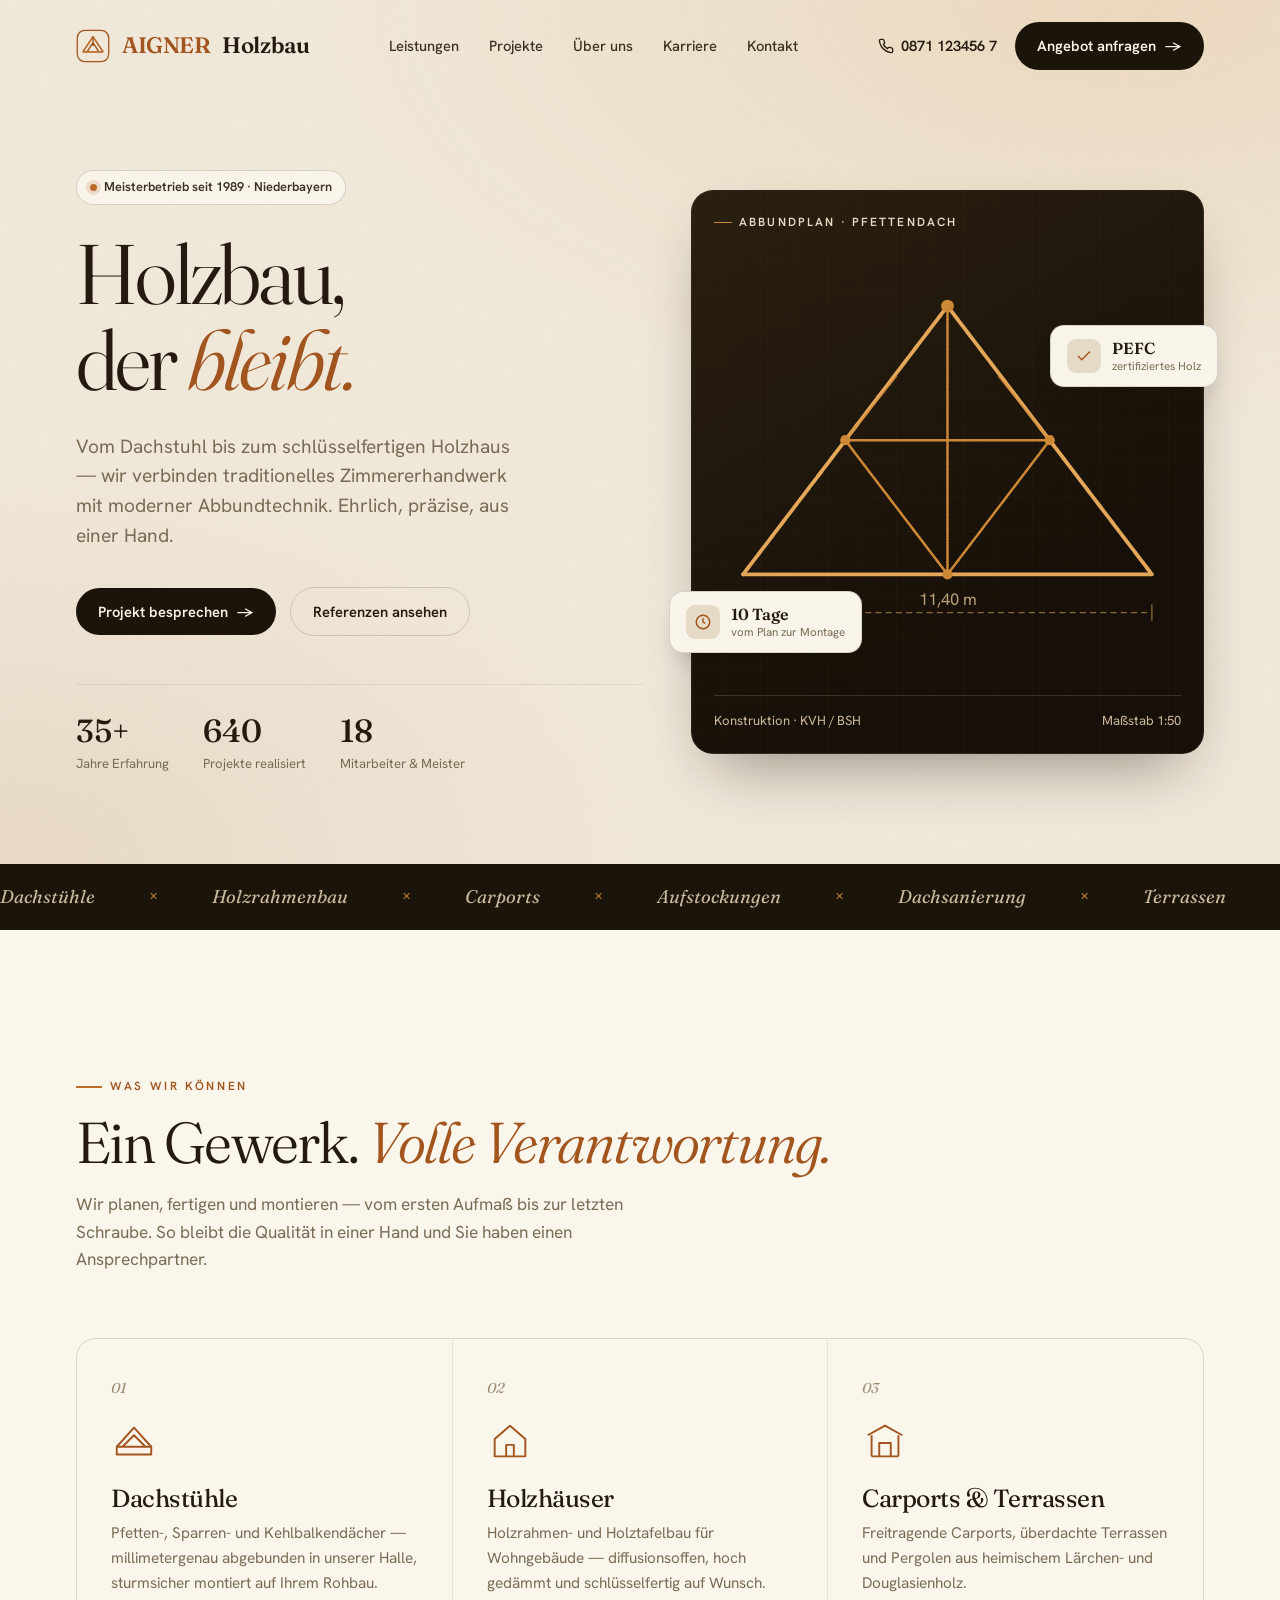
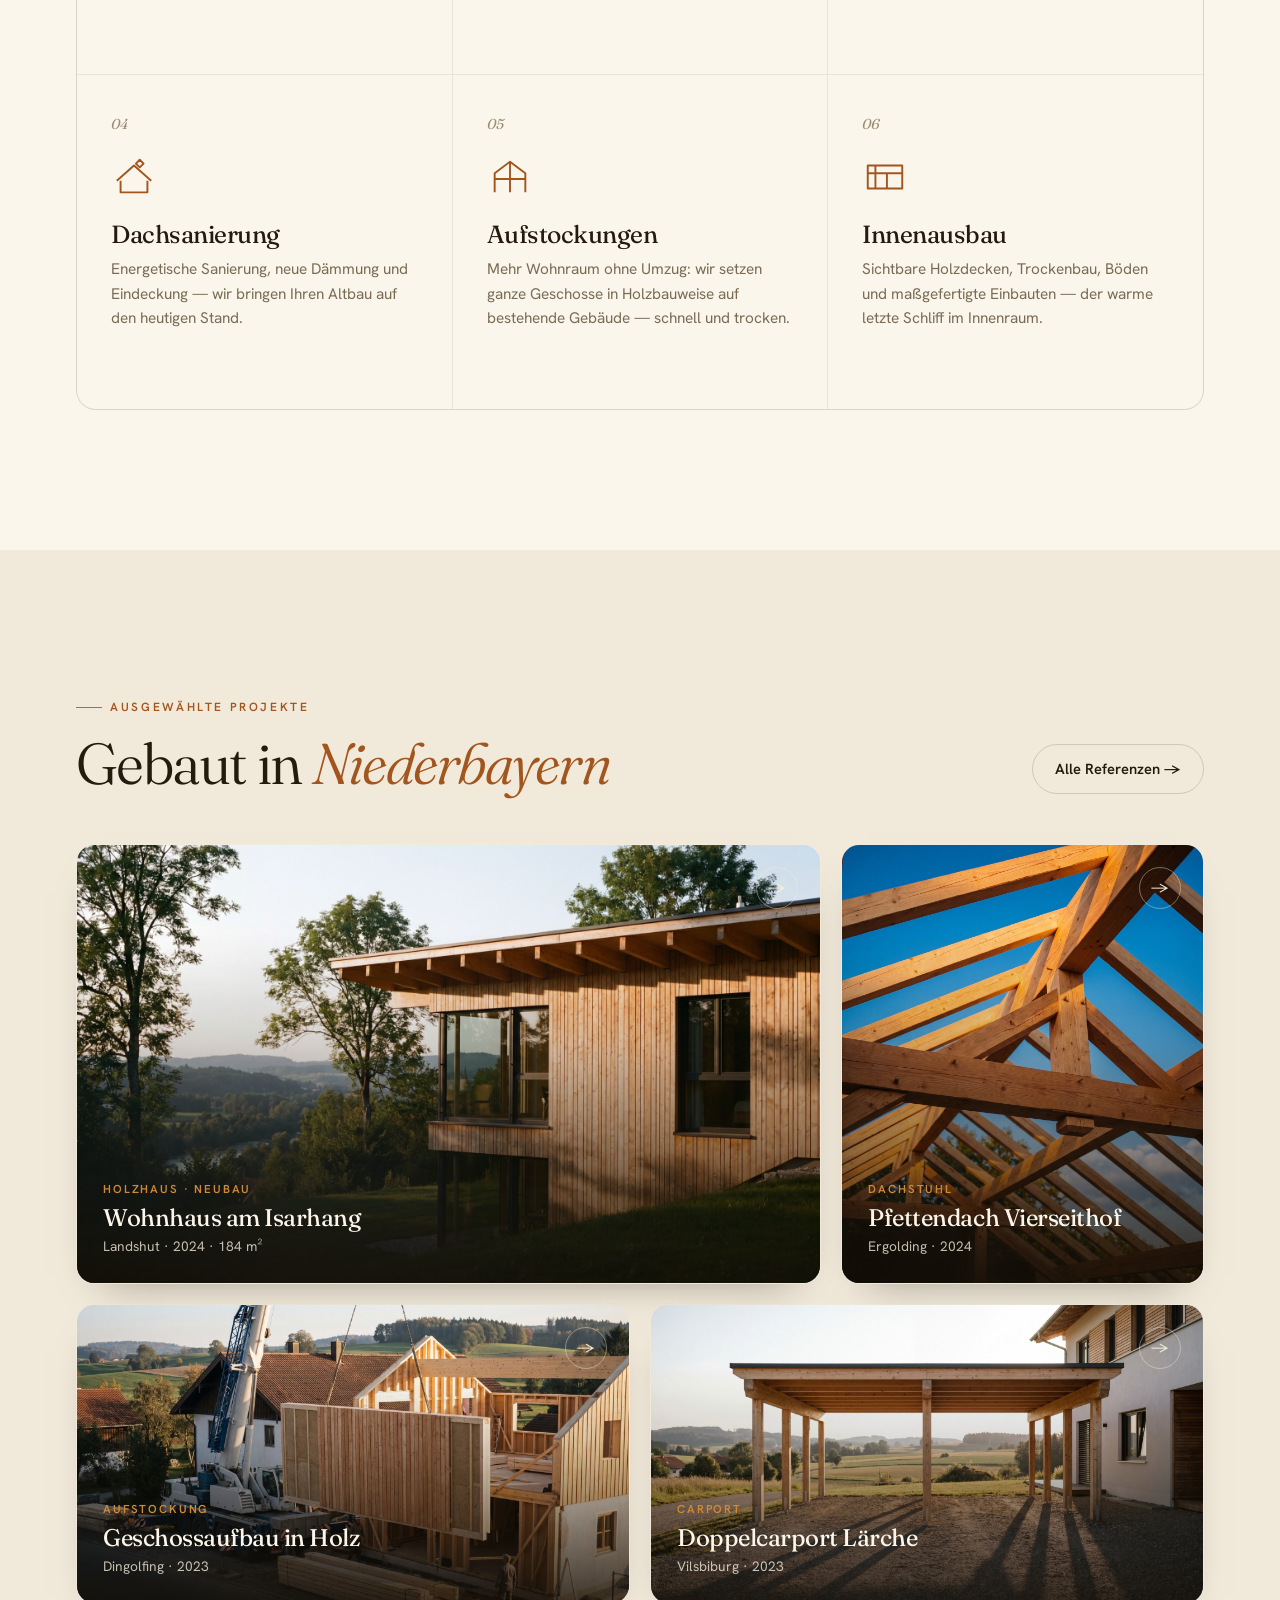
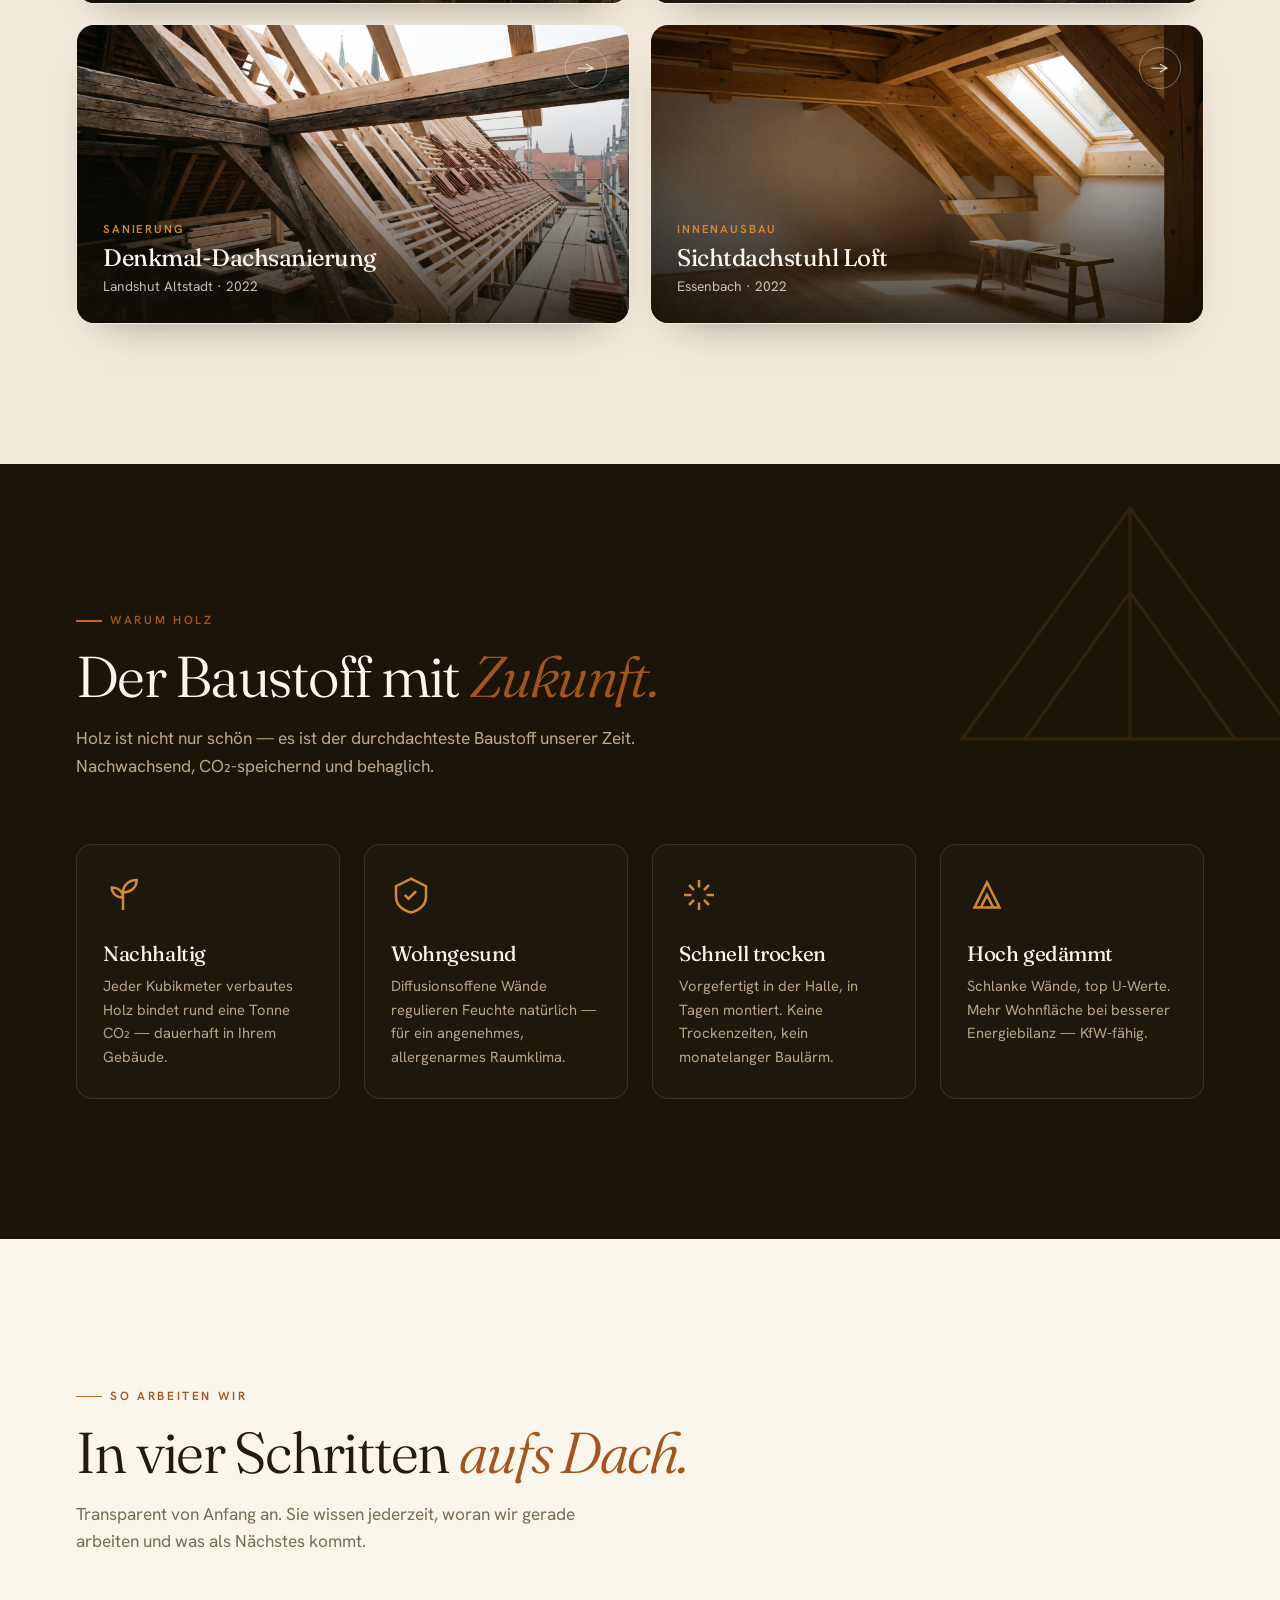
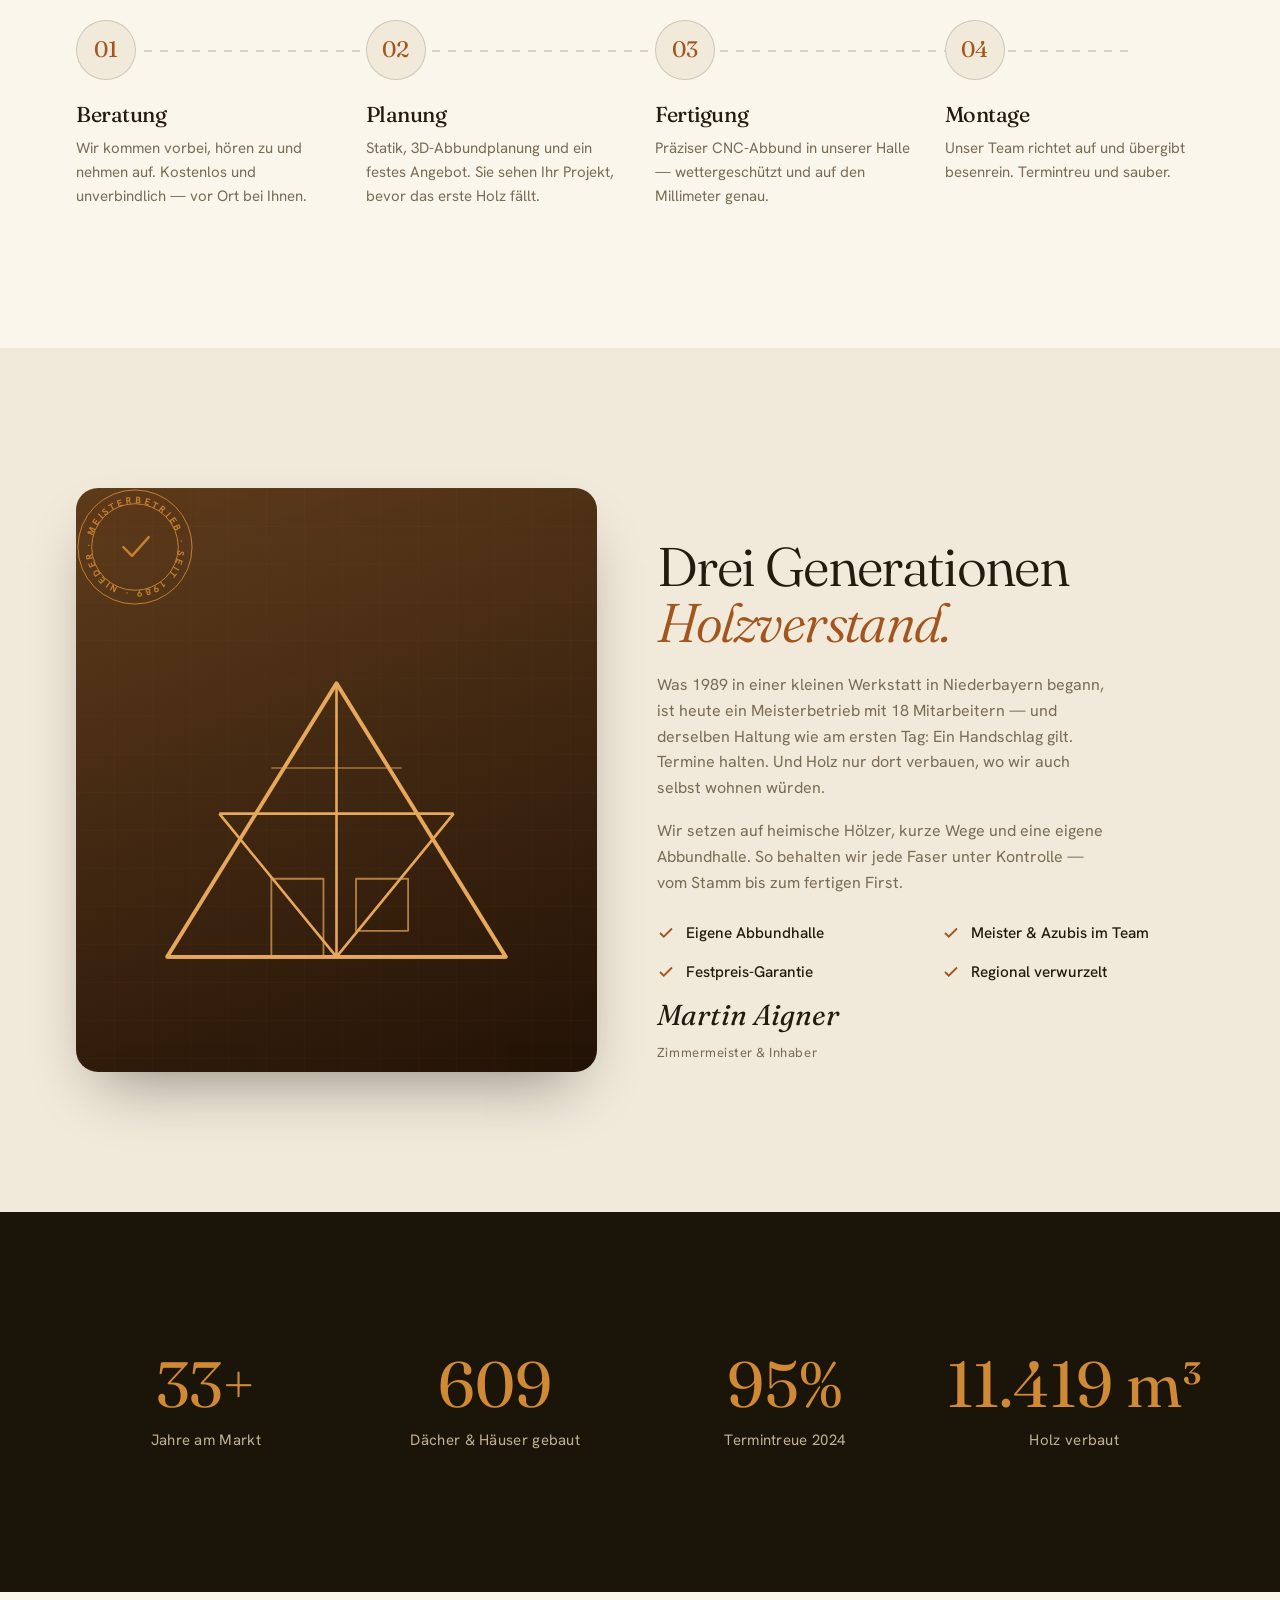
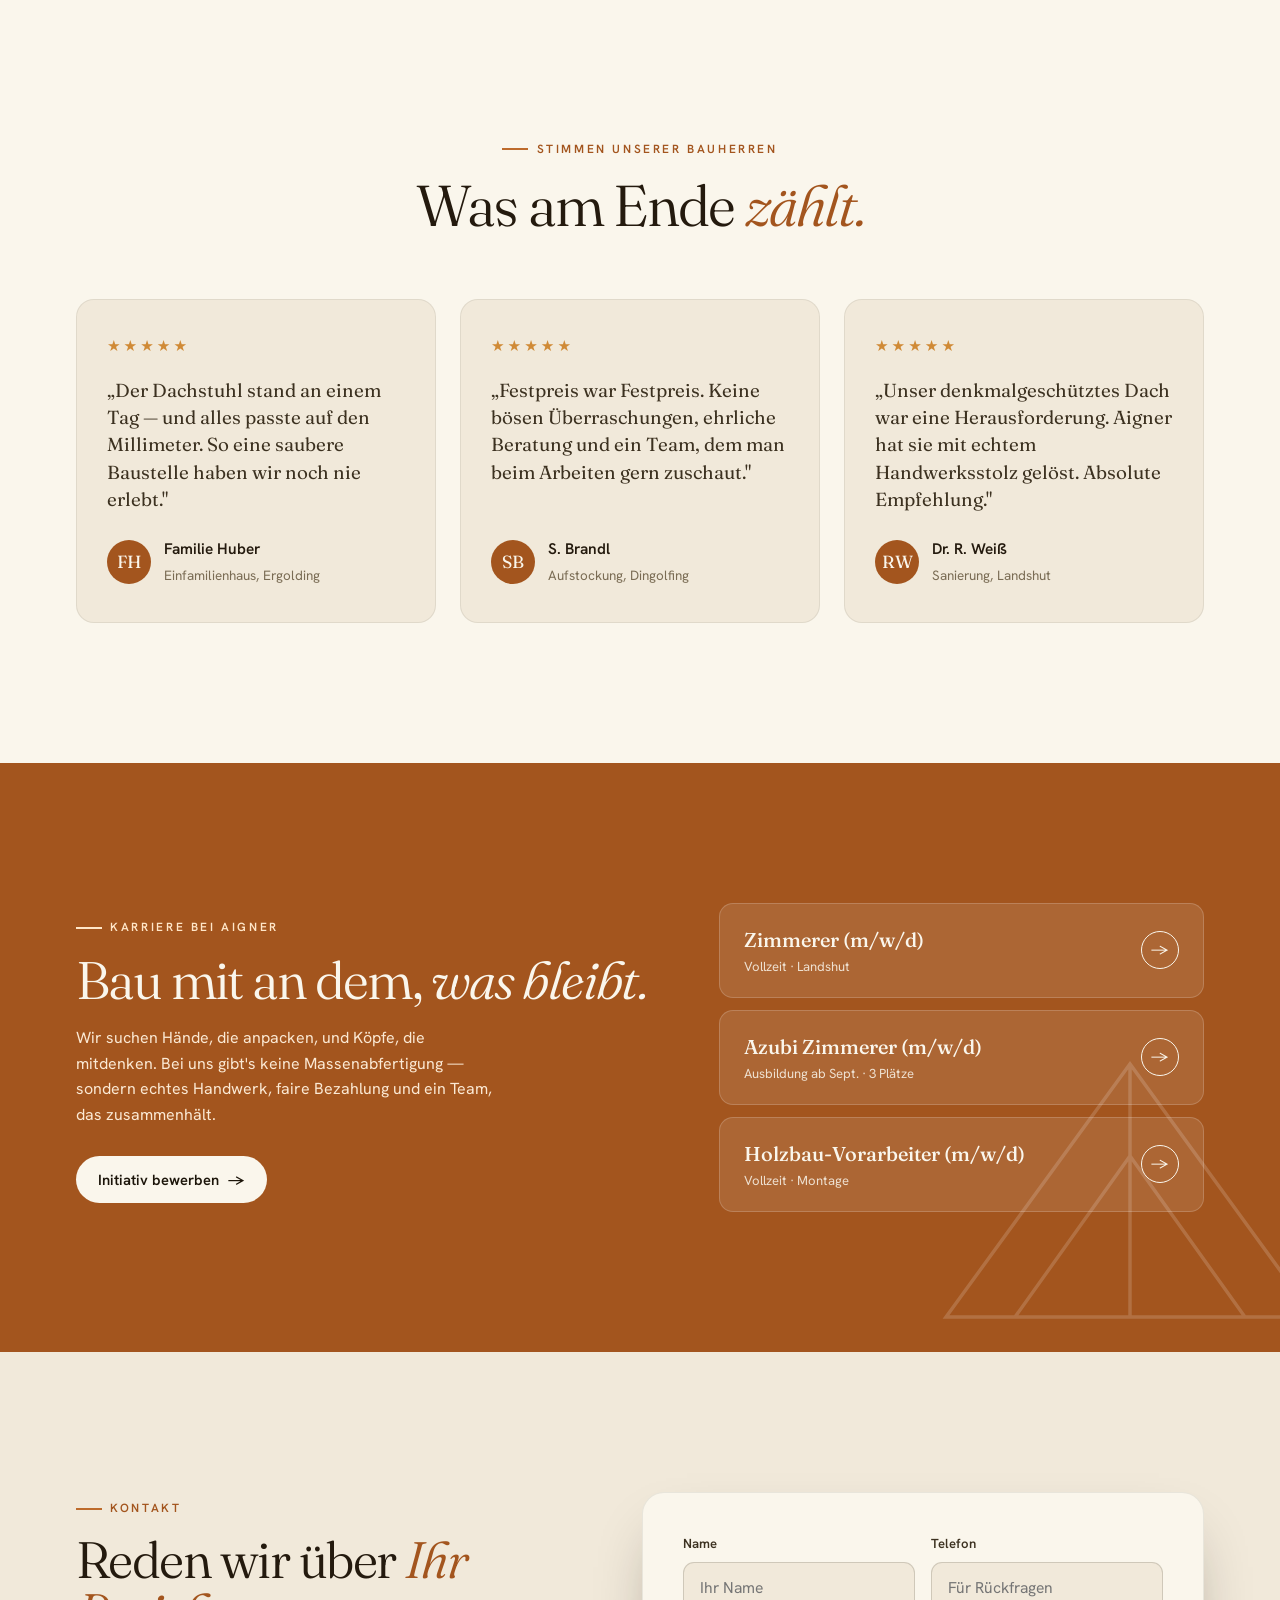
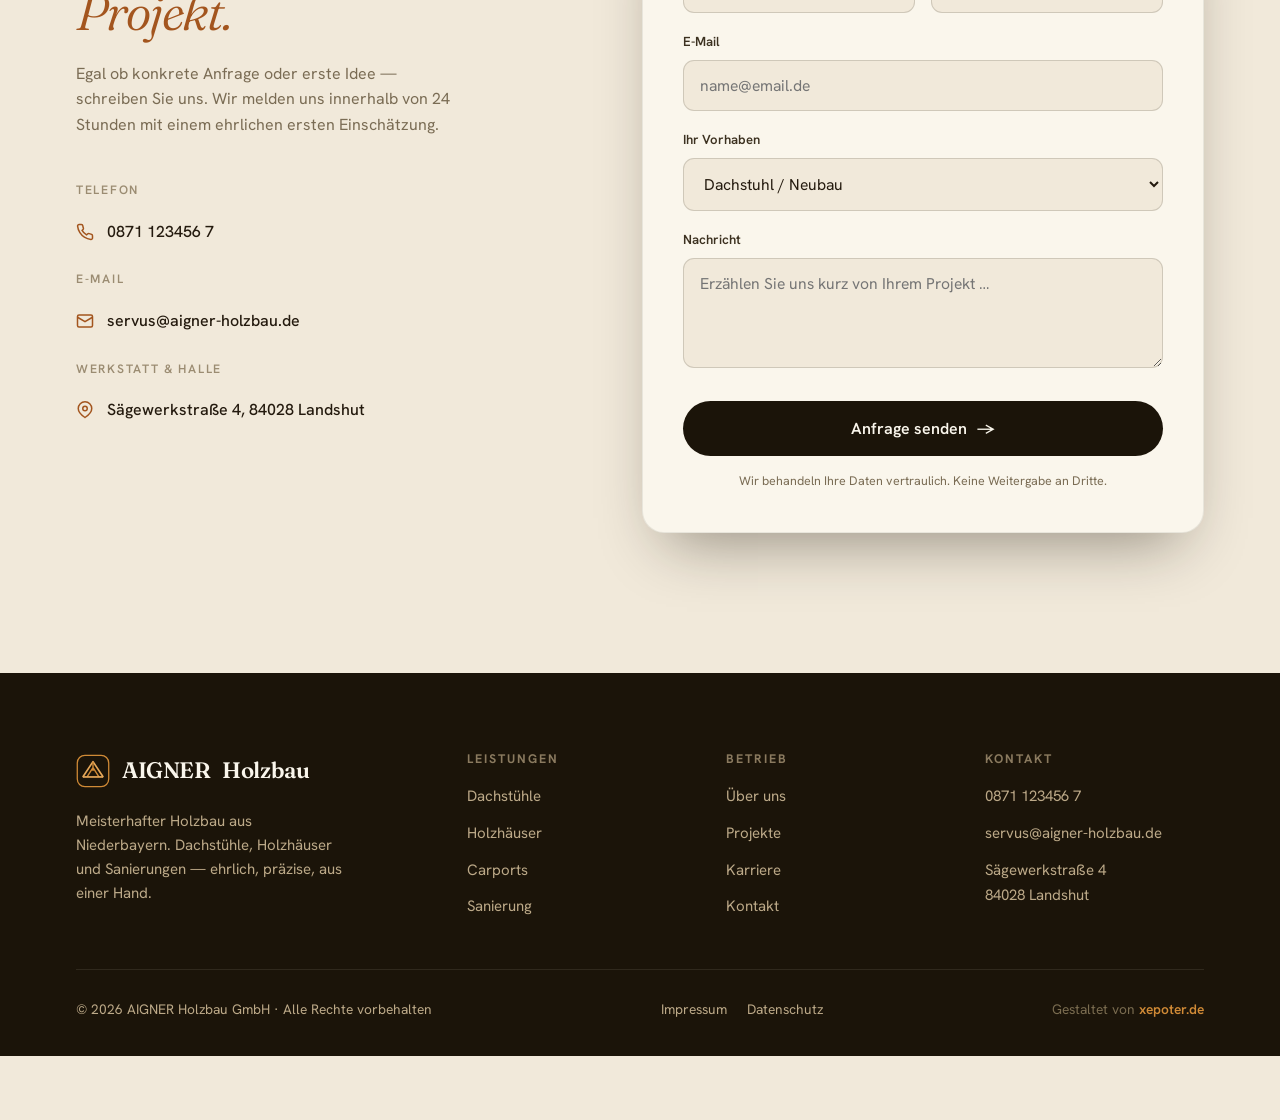
==== index.html @ 5a245dd1 "AIGNER Holzbau – Muster-Referenzseite, deploy-ready (nginx/Docker) Co-Authored-By: Claude Opus 4.8 <" ====
<!DOCTYPE html>
<html lang="de">
<head>
<meta charset="UTF-8" />
<meta name="viewport" content="width=device-width, initial-scale=1.0" />
<title>AIGNER Holzbau — Meisterhafter Holzbau aus Niederbayern</title>
<meta name="description" content="AIGNER Holzbau – Meisterbetrieb für Dachstühle, Holzhäuser, Carports und Innenausbau aus Niederbayern. Holzbau, der bleibt." />
<link rel="preconnect" href="https://fonts.googleapis.com">
<link rel="preconnect" href="https://fonts.gstatic.com" crossorigin>
<link href="https://fonts.googleapis.com/css2?family=Fraunces:ital,opsz,wght@0,9..144,300..900;1,9..144,300..600&family=Hanken+Grotesk:wght@400;500;600;700&display=swap" rel="stylesheet">
<style>
/* ============ TOKENS ============ */
:root{
  --bone:#f1e9da;
  --bone-2:#e7dcc8;
  --cream:#faf6ec;
  --espresso:#1b1409;
  --bark:#28200f;
  --ink:#241a0e;
  --ink-2:#3c3120;
  --muted:#7a6c54;
  --muted-2:#9b8c72;
  --wood:#bd6b2c;        /* accent */
  --wood-2:#a3551e;
  --ember:#d08a36;
  --line:rgba(36,26,14,.16);
  --line-soft:rgba(36,26,14,.08);
  --shadow:0 30px 60px -24px rgba(27,20,9,.45);
  --maxw:1240px;
  --ease:cubic-bezier(.2,.7,.2,1);
  --serif:"Fraunces",Georgia,serif;
  --sans:"Hanken Grotesk",-apple-system,system-ui,sans-serif;
}
*{margin:0;padding:0;box-sizing:border-box}
html{scroll-behavior:smooth;-webkit-text-size-adjust:100%}
body{
  font-family:var(--sans);
  background:var(--bone);
  color:var(--ink);
  font-size:clamp(16px,1.05vw,18px);
  line-height:1.6;
  overflow-x:hidden;
  font-weight:400;
  -webkit-font-smoothing:antialiased;
}
::selection{background:var(--wood);color:var(--cream)}
img{display:block;max-width:100%}
a{color:inherit;text-decoration:none}
h1,h2,h3,h4{font-family:var(--serif);font-weight:400;line-height:1.02;letter-spacing:-.02em}

/* grain overlay */
body::before{
  content:"";position:fixed;inset:0;z-index:9999;pointer-events:none;opacity:.05;mix-blend-mode:multiply;
  background-image:url("data:image/svg+xml,%3Csvg xmlns='http://www.w3.org/2000/svg' width='180' height='180'%3E%3Cfilter id='n'%3E%3CfeTurbulence type='fractalNoise' baseFrequency='.8' numOctaves='2' stitchTiles='stitch'/%3E%3C/filter%3E%3Crect width='100%25' height='100%25' filter='url(%23n)'/%3E%3C/svg%3E");
}

.wrap{max-width:var(--maxw);margin:0 auto;padding:0 clamp(20px,5vw,56px)}
.eyebrow{
  font-family:var(--sans);font-weight:600;font-size:.74rem;letter-spacing:.22em;text-transform:uppercase;
  color:var(--wood-2);display:inline-flex;align-items:center;gap:.7em;
}
.eyebrow::before{content:"";width:26px;height:1.5px;background:var(--wood);display:inline-block}

/* ============ HEADER ============ */
header{
  position:fixed;top:0;left:0;right:0;z-index:100;
  transition:background .4s var(--ease),box-shadow .4s var(--ease),padding .4s var(--ease);
  padding:22px 0;
}
header.scrolled{background:rgba(241,233,218,.86);backdrop-filter:blur(14px);box-shadow:0 1px 0 var(--line-soft);padding:14px 0}
.nav{display:flex;align-items:center;justify-content:space-between;gap:24px}
.brand{display:flex;align-items:center;gap:12px;font-family:var(--serif);font-size:1.4rem;letter-spacing:-.02em;font-weight:500}
.brand .logomark{width:34px;height:34px;flex:0 0 auto}
.brand b{font-weight:600}
.brand span{color:var(--wood-2)}
nav ul{list-style:none;display:flex;gap:30px;align-items:center}
nav a{font-size:.92rem;font-weight:500;color:var(--ink-2);position:relative;padding:4px 0}
nav a::after{content:"";position:absolute;left:0;bottom:-2px;width:0;height:1.5px;background:var(--wood);transition:width .35s var(--ease)}
nav a:hover{color:var(--ink)}
nav a:hover::after{width:100%}
.btn{
  font-family:var(--sans);font-weight:600;font-size:.92rem;cursor:pointer;border:none;
  display:inline-flex;align-items:center;gap:.6em;padding:.82em 1.5em;border-radius:100px;
  background:var(--espresso);color:var(--cream);transition:transform .3s var(--ease),background .3s var(--ease),box-shadow .3s var(--ease);
}
.btn:hover{transform:translateY(-2px);background:var(--wood-2);box-shadow:0 14px 28px -12px rgba(163,85,30,.6)}
.btn.ghost{background:transparent;color:var(--ink);border:1.5px solid var(--line)}
.btn.ghost:hover{background:var(--ink);color:var(--cream);border-color:var(--ink)}
.btn .arr{transition:transform .3s var(--ease)}
.btn:hover .arr{transform:translateX(4px)}
.nav-cta{display:flex;align-items:center;gap:18px}
.nav-cta .tel{font-weight:600;font-size:.92rem;display:flex;align-items:center;gap:.5em}
.burger{display:none;flex-direction:column;gap:5px;background:none;border:none;cursor:pointer;padding:8px}
.burger span{width:26px;height:2px;background:var(--ink);transition:.3s var(--ease)}

/* ============ HERO ============ */
.hero{position:relative;padding:170px 0 90px;overflow:hidden}
.hero-bg{position:absolute;inset:0;z-index:0;
  background:
    radial-gradient(120% 90% at 88% 0%,rgba(208,138,54,.16),transparent 55%),
    radial-gradient(90% 80% at 0% 100%,rgba(163,85,30,.1),transparent 60%);
}
.hero .wrap{position:relative;z-index:2}
.hero-grid{display:grid;grid-template-columns:1.05fr .95fr;gap:48px;align-items:center}
.badge{
  display:inline-flex;align-items:center;gap:.6em;background:var(--cream);border:1px solid var(--line);
  padding:.5em 1em;border-radius:100px;font-size:.8rem;font-weight:600;color:var(--ink-2);margin-bottom:26px;
}
.badge .dot{width:7px;height:7px;border-radius:50%;background:var(--wood);box-shadow:0 0 0 4px rgba(189,107,44,.18)}
h1{font-size:clamp(2.9rem,6.6vw,5.6rem);font-weight:340;letter-spacing:-.035em}
h1 .it{font-style:italic;font-weight:340;color:var(--wood-2)}
h1 em{font-style:italic;font-weight:340}
.hero p.lead{font-size:clamp(1.05rem,1.5vw,1.28rem);color:var(--muted);max-width:40ch;margin:28px 0 36px;line-height:1.55}
.hero-cta{display:flex;gap:14px;flex-wrap:wrap;align-items:center}
.hero-meta{display:flex;gap:34px;margin-top:48px;padding-top:30px;border-top:1px solid var(--line-soft)}
.hero-meta div .n{font-family:var(--serif);font-size:2rem;font-weight:500;line-height:1;display:block}
.hero-meta div .l{font-size:.82rem;color:var(--muted);margin-top:6px;display:block}

/* hero truss illustration */
.truss-card{
  position:relative;border-radius:22px;overflow:hidden;aspect-ratio:4/4.4;
  background:
    linear-gradient(150deg,#2a2010,#171008 70%);
  box-shadow:var(--shadow);border:1px solid rgba(255,255,255,.06);
}
.truss-card .label{
  position:absolute;left:22px;top:22px;z-index:3;color:#e9dcc4;font-size:.74rem;letter-spacing:.18em;
  text-transform:uppercase;font-weight:600;display:flex;align-items:center;gap:.6em;
}
.truss-card .label::before{content:"";width:18px;height:1.5px;background:var(--ember)}
.truss-card .caption{
  position:absolute;left:22px;right:22px;bottom:22px;z-index:3;color:#cdbb9c;font-size:.82rem;
  display:flex;justify-content:space-between;border-top:1px solid rgba(233,220,196,.16);padding-top:14px;
}
.truss-card svg{position:absolute;inset:0;width:100%;height:100%}
.truss-card .grid-bg{position:absolute;inset:0;opacity:.5;
  background-image:linear-gradient(rgba(208,138,54,.07) 1px,transparent 1px),linear-gradient(90deg,rgba(208,138,54,.07) 1px,transparent 1px);
  background-size:34px 34px;}
.draw{stroke-dasharray:1;stroke-dashoffset:1;animation:draw 2.6s var(--ease) forwards}
@keyframes draw{to{stroke-dashoffset:0}}

/* floating spec chip */
.spec-chip{
  position:absolute;background:var(--cream);border:1px solid var(--line);border-radius:14px;padding:12px 16px;
  box-shadow:0 16px 30px -16px rgba(27,20,9,.4);z-index:4;display:flex;gap:11px;align-items:center;
}
.spec-chip .ic{width:34px;height:34px;border-radius:9px;background:var(--bone-2);display:grid;place-items:center;color:var(--wood-2)}
.spec-chip .t{font-size:.72rem;color:var(--muted);line-height:1.3}
.spec-chip .t b{display:block;font-family:var(--serif);font-size:1rem;color:var(--ink);font-weight:600}
.spec-chip.one{right:-14px;top:24%;animation:float 6s ease-in-out infinite}
.spec-chip.two{left:-22px;bottom:18%;animation:float 6s ease-in-out infinite .8s}
@keyframes float{0%,100%{transform:translateY(0)}50%{transform:translateY(-10px)}}

/* ============ MARQUEE ============ */
.marquee{background:var(--espresso);color:#d8c8aa;padding:18px 0;overflow:hidden;white-space:nowrap}
.marquee-track{display:inline-flex;gap:54px;animation:scroll 26s linear infinite;will-change:transform}
.marquee:hover .marquee-track{animation-play-state:paused}
.marquee span{font-family:var(--serif);font-style:italic;font-size:1.15rem;display:inline-flex;align-items:center;gap:54px;opacity:.92}
.marquee span::after{content:"✕";font-style:normal;color:var(--ember);font-size:.7rem}
@keyframes scroll{to{transform:translateX(-50%)}}

/* ============ SECTION SHELL ============ */
section{position:relative}
.sec{padding:clamp(80px,11vw,140px) 0}
.sec-head{max-width:760px;margin-bottom:64px}
.sec-head h2{font-size:clamp(2.1rem,4.6vw,3.6rem);font-weight:330;margin-top:18px;letter-spacing:-.03em}
.sec-head h2 em{font-style:italic;color:var(--wood-2)}
.sec-head p{color:var(--muted);font-size:1.08rem;margin-top:18px;max-width:56ch}

/* ============ SERVICES ============ */
.services{background:var(--cream)}
.svc-grid{display:grid;grid-template-columns:repeat(3,1fr);gap:1px;background:var(--line-soft);border:1px solid var(--line-soft);border-radius:20px;overflow:hidden}
.svc{background:var(--cream);padding:38px 34px;transition:background .4s var(--ease);position:relative;min-height:280px;display:flex;flex-direction:column}
.svc:hover{background:var(--bone)}
.svc .num{font-family:var(--serif);font-size:.9rem;color:var(--muted-2);font-style:italic}
.svc .ic{width:46px;height:46px;color:var(--wood-2);margin:18px 0 22px;transition:transform .4s var(--ease)}
.svc:hover .ic{transform:translateY(-4px) rotate(-4deg)}
.svc h3{font-size:1.55rem;font-weight:430;margin-bottom:10px}
.svc p{color:var(--muted);font-size:.96rem;flex:1}
.svc .more{margin-top:18px;font-weight:600;font-size:.88rem;color:var(--wood-2);display:inline-flex;gap:.4em;opacity:0;transform:translateX(-6px);transition:.4s var(--ease)}
.svc:hover .more{opacity:1;transform:translateX(0)}

/* ============ PROJECTS ============ */
.projects{background:var(--bone)}
.proj-head{display:flex;justify-content:space-between;align-items:flex-end;gap:30px;flex-wrap:wrap;margin-bottom:50px}
.proj-grid{display:grid;grid-template-columns:repeat(6,1fr);gap:20px}
.proj{
  position:relative;border-radius:18px;overflow:hidden;min-height:300px;cursor:pointer;
  background-size:cover;background-position:center;
  display:flex;align-items:flex-end;padding:26px;color:#f6eedd;isolation:isolate;
  border:1px solid rgba(255,255,255,.05);box-shadow:0 20px 40px -28px rgba(27,20,9,.5);
}
.proj::before{content:"";position:absolute;inset:0;z-index:-1;background:var(--ph);transition:transform .8s var(--ease)}
.proj:hover::before{transform:scale(1.06)}
.proj::after{content:"";position:absolute;inset:0;z-index:-1;background:linear-gradient(to top,rgba(20,14,6,.82) 0%,rgba(20,14,6,.15) 55%,transparent 80%)}
.proj .meta{position:relative;z-index:2;transition:transform .45s var(--ease)}
.proj:hover .meta{transform:translateY(-4px)}
.proj .tag{font-size:.72rem;letter-spacing:.16em;text-transform:uppercase;font-weight:600;color:var(--ember);margin-bottom:8px;display:block}
.proj h3{font-size:1.5rem;font-weight:440;color:#fbf5ea}
.proj .loc{font-size:.86rem;opacity:.78;margin-top:4px}
.proj .open{position:absolute;top:22px;right:22px;z-index:2;width:42px;height:42px;border-radius:50%;border:1.5px solid rgba(246,238,221,.4);display:grid;place-items:center;transition:.4s var(--ease)}
.proj:hover .open{background:var(--cream);color:var(--espresso);border-color:var(--cream);transform:rotate(45deg)}
.proj.big{grid-column:span 4;min-height:440px}
.proj.tall{grid-column:span 2;min-height:440px}
.proj.wide{grid-column:span 3}
/* project photos (swap file to change image) */
.p1{--ph:url("assets/wohnhaus-isarhang.jpg") center/cover no-repeat}
.p2{--ph:url("assets/pfettendach-vierseithof.jpg") center/cover no-repeat}
.p3{--ph:url("assets/geschossaufbau.jpg") center/cover no-repeat}
.p4{--ph:url("assets/carport-laerche.jpg") center/cover no-repeat}
.p5{--ph:url("assets/denkmal-dachsanierung.jpg") center/cover no-repeat}
.p6{--ph:url("assets/sichtdachstuhl-loft.jpg") center/cover no-repeat}
.proj .woodlines{display:none}

/* ============ WHY WOOD (dark band) ============ */
.why{background:var(--espresso);color:#ece0cc;overflow:hidden}
.why .wrap{position:relative;z-index:2}
.why .sec-head h2{color:var(--cream)}
.why .sec-head p{color:#bca988}
.why-grid{display:grid;grid-template-columns:repeat(4,1fr);gap:24px;margin-top:20px}
.why-card{border:1px solid rgba(236,224,204,.13);border-radius:16px;padding:30px 26px;transition:.4s var(--ease);background:rgba(255,255,255,.015)}
.why-card:hover{background:rgba(208,138,54,.08);border-color:rgba(208,138,54,.4);transform:translateY(-5px)}
.why-card .ic{width:40px;height:40px;color:var(--ember);margin-bottom:20px}
.why-card h3{color:var(--cream);font-size:1.3rem;margin-bottom:10px;font-weight:440}
.why-card p{color:#b6a586;font-size:.92rem}
.why-deco{position:absolute;right:-60px;top:-40px;width:420px;opacity:.12;z-index:0;color:var(--ember)}

/* ============ PROCESS ============ */
.process{background:var(--cream)}
.steps{position:relative;display:grid;grid-template-columns:repeat(4,1fr);gap:30px;margin-top:30px}
.steps::before{content:"";position:absolute;top:30px;left:6%;right:6%;height:1.5px;background:repeating-linear-gradient(90deg,var(--line) 0 8px,transparent 8px 16px)}
.step{position:relative}
.step .dot{width:60px;height:60px;border-radius:50%;background:var(--bone);border:1.5px solid var(--line);display:grid;place-items:center;font-family:var(--serif);font-size:1.4rem;color:var(--wood-2);margin-bottom:24px;position:relative;z-index:2;transition:.4s var(--ease)}
.step:hover .dot{background:var(--wood-2);color:var(--cream);border-color:var(--wood-2);transform:scale(1.05)}
.step h3{font-size:1.35rem;margin-bottom:10px;font-weight:440}
.step p{color:var(--muted);font-size:.94rem}

/* ============ ABOUT / SPLIT ============ */
.about{background:var(--bone)}
.about-grid{display:grid;grid-template-columns:1fr 1.05fr;gap:60px;align-items:center}
.about-vis{position:relative;border-radius:22px;overflow:hidden;aspect-ratio:5/5.6;background:linear-gradient(160deg,#5f3c1c,#221206);box-shadow:var(--shadow)}
.about-vis .grid-bg{position:absolute;inset:0;opacity:.4;background-image:linear-gradient(rgba(208,138,54,.08) 1px,transparent 1px),linear-gradient(90deg,rgba(208,138,54,.08) 1px,transparent 1px);background-size:38px 38px}
.about-vis svg{position:absolute;inset:0;width:100%;height:100%}
.about-vis .stamp{position:absolute;right:24px;bottom:24px;width:118px;height:118px;color:var(--ember);opacity:.9;animation:spin 26s linear infinite}
@keyframes spin{to{transform:rotate(360deg)}}
.about h2{font-size:clamp(2rem,4.4vw,3.4rem);font-weight:330;letter-spacing:-.03em;margin:16px 0 22px}
.about h2 em{font-style:italic;color:var(--wood-2)}
.about p{color:var(--muted);margin-bottom:18px;max-width:50ch}
.sign{font-family:var(--serif);font-style:italic;font-size:1.8rem;color:var(--ink);margin-top:8px}
.sign small{display:block;font-family:var(--sans);font-style:normal;font-size:.82rem;color:var(--muted);letter-spacing:.04em;margin-top:4px}
.about-list{list-style:none;display:grid;grid-template-columns:1fr 1fr;gap:14px 24px;margin:26px 0 6px}
.about-list li{display:flex;gap:.7em;align-items:center;font-weight:500;font-size:.96rem}
.about-list svg{color:var(--wood-2);flex:0 0 auto}

/* ============ STATS STRIP ============ */
.stats{background:var(--espresso);color:var(--cream)}
.stats-grid{display:grid;grid-template-columns:repeat(4,1fr);gap:30px;text-align:center}
.stat .n{font-family:var(--serif);font-size:clamp(2.6rem,5vw,4rem);font-weight:400;line-height:1;color:var(--ember)}
.stat .l{color:#c2b094;margin-top:12px;font-size:.94rem;letter-spacing:.02em}

/* ============ TESTIMONIALS ============ */
.testi{background:var(--cream)}
.testi-grid{display:grid;grid-template-columns:repeat(3,1fr);gap:24px}
.quote{background:var(--bone);border:1px solid var(--line-soft);border-radius:18px;padding:34px 30px;display:flex;flex-direction:column;transition:.4s var(--ease)}
.quote:hover{transform:translateY(-5px);box-shadow:var(--shadow);border-color:var(--line)}
.quote .stars{color:var(--ember);letter-spacing:3px;margin-bottom:18px;font-size:.95rem}
.quote p{font-family:var(--serif);font-size:1.18rem;line-height:1.45;font-weight:380;flex:1;color:var(--ink-2)}
.quote .who{display:flex;align-items:center;gap:13px;margin-top:24px}
.quote .av{width:44px;height:44px;border-radius:50%;background:var(--wood-2);color:var(--cream);display:grid;place-items:center;font-family:var(--serif);font-size:1.1rem}
.quote .who b{display:block;font-weight:600;font-size:.96rem}
.quote .who span{font-size:.84rem;color:var(--muted)}

/* ============ CAREER ============ */
.career{background:var(--wood-2);color:var(--cream);position:relative;overflow:hidden}
.career .wrap{position:relative;z-index:2}
.career-grid{display:grid;grid-template-columns:1.1fr .9fr;gap:50px;align-items:center}
.career .eyebrow{color:#ffe6c8}
.career .eyebrow::before{background:#ffe6c8}
.career h2{font-size:clamp(2rem,4.4vw,3.3rem);font-weight:330;letter-spacing:-.03em;margin:16px 0 18px;color:var(--cream)}
.career h2 em{font-style:italic}
.career p{color:#fbe9d4;max-width:48ch;margin-bottom:28px}
.jobs{display:flex;flex-direction:column;gap:12px}
.job{display:flex;justify-content:space-between;align-items:center;gap:20px;background:rgba(255,255,255,.1);border:1px solid rgba(255,255,255,.18);border-radius:14px;padding:20px 24px;transition:.35s var(--ease)}
.job:hover{background:var(--cream);color:var(--espresso);transform:translateX(6px)}
.job b{font-family:var(--serif);font-size:1.25rem;font-weight:500}
.job .type{font-size:.82rem;opacity:.85}
.job .go{width:38px;height:38px;border-radius:50%;border:1.5px solid currentColor;display:grid;place-items:center;flex:0 0 auto;transition:.3s var(--ease)}
.job:hover .go{background:var(--wood-2);color:var(--cream);border-color:var(--wood-2)}
.career-deco{position:absolute;right:-80px;bottom:-80px;width:460px;opacity:.16;color:#fff;z-index:0}

/* ============ CONTACT ============ */
.contact{background:var(--bone)}
.contact-grid{display:grid;grid-template-columns:1fr 1.1fr;gap:56px}
.contact-info h2{font-size:clamp(2rem,4.4vw,3.2rem);font-weight:330;letter-spacing:-.03em;margin:16px 0 22px}
.contact-info h2 em{font-style:italic;color:var(--wood-2)}
.contact-info p{color:var(--muted);margin-bottom:30px;max-width:42ch}
.cinfo{display:flex;flex-direction:column;gap:6px;margin-bottom:22px}
.cinfo a,.cinfo span{display:flex;gap:13px;align-items:center;font-weight:500;padding:6px 0}
.cinfo svg{color:var(--wood-2);flex:0 0 auto}
.cinfo .lbl{font-size:.76rem;letter-spacing:.14em;text-transform:uppercase;color:var(--muted-2);font-weight:600;margin-top:8px}
.form{background:var(--cream);border:1px solid var(--line-soft);border-radius:22px;padding:40px;box-shadow:var(--shadow)}
.form .row{display:grid;grid-template-columns:1fr 1fr;gap:16px}
.field{margin-bottom:18px}
.field label{display:block;font-size:.82rem;font-weight:600;margin-bottom:8px;color:var(--ink-2)}
.field input,.field select,.field textarea{
  width:100%;padding:14px 16px;border:1.5px solid var(--line);border-radius:11px;background:var(--bone);
  font-family:var(--sans);font-size:.98rem;color:var(--ink);transition:.3s var(--ease);
}
.field input:focus,.field select:focus,.field textarea:focus{outline:none;border-color:var(--wood);background:var(--cream);box-shadow:0 0 0 4px rgba(189,107,44,.12)}
.field textarea{resize:vertical;min-height:110px}
.form .btn{width:100%;justify-content:center;margin-top:8px;font-size:1rem;padding:1.05em}
.form .fine{font-size:.78rem;color:var(--muted);margin-top:16px;text-align:center}

/* ============ FOOTER ============ */
footer{background:var(--espresso);color:#bca988;padding:80px 0 36px}
.foot-grid{display:grid;grid-template-columns:1.6fr 1fr 1fr 1fr;gap:40px;padding-bottom:50px;border-bottom:1px solid rgba(236,224,204,.1)}
.foot-brand .brand{color:var(--cream);margin-bottom:20px}
.foot-brand p{max-width:34ch;font-size:.94rem}
.foot-col h4{font-family:var(--sans);font-weight:700;font-size:.78rem;letter-spacing:.16em;text-transform:uppercase;color:#8a7a5f;margin-bottom:18px}
.foot-col ul{list-style:none;display:flex;flex-direction:column;gap:11px}
.foot-col a{font-size:.94rem;transition:color .3s}
.foot-col a:hover{color:var(--ember)}
.foot-bot{display:flex;justify-content:space-between;align-items:center;gap:20px;flex-wrap:wrap;padding-top:28px;font-size:.86rem}
.foot-bot .made{color:#7a6c50}
.foot-bot .made a{color:var(--ember);font-weight:600}

/* ============ REVEAL ============ */
.reveal{opacity:0;transform:translateY(34px);transition:opacity .9s var(--ease),transform .9s var(--ease)}
.reveal.in{opacity:1;transform:none}
.reveal.d1{transition-delay:.08s}.reveal.d2{transition-delay:.16s}.reveal.d3{transition-delay:.24s}.reveal.d4{transition-delay:.32s}.reveal.d5{transition-delay:.4s}

/* hero load anim */
.hero .anim{opacity:0;transform:translateY(26px);animation:rise .95s var(--ease) forwards}
.hero .a1{animation-delay:.1s}.hero .a2{animation-delay:.24s}.hero .a3{animation-delay:.38s}.hero .a4{animation-delay:.52s}.hero .a5{animation-delay:.66s}
.hero-right{opacity:0;transform:translateY(26px) scale(.97);animation:rise .95s var(--ease) .3s forwards}
@keyframes rise{to{opacity:1;transform:none}}

/* ============ RESPONSIVE ============ */
@media(max-width:1000px){
  .hero-grid{grid-template-columns:1fr;gap:54px}
  .hero-right{max-width:460px}
  .svc-grid{grid-template-columns:repeat(2,1fr)}
  .why-grid{grid-template-columns:repeat(2,1fr)}
  .steps{grid-template-columns:repeat(2,1fr);gap:40px}
  .steps::before{display:none}
  .about-grid,.career-grid,.contact-grid{grid-template-columns:1fr;gap:40px}
  .testi-grid{grid-template-columns:1fr}
  .proj.big,.proj.tall,.proj.wide{grid-column:span 6}
  .stats-grid{grid-template-columns:repeat(2,1fr);gap:40px}
  .foot-grid{grid-template-columns:1fr 1fr}
}
@media(max-width:680px){
  nav ul,.nav-cta .tel,.nav-cta .btn{display:none}
  .burger{display:flex}
  .mobile-open nav ul{display:flex;position:fixed;inset:0;top:0;background:var(--bone);flex-direction:column;justify-content:center;align-items:center;gap:34px;font-size:1.5rem;z-index:90}
  .mobile-open nav a{font-family:var(--serif)}
  .svc-grid{grid-template-columns:1fr}
  .why-grid,.foot-grid{grid-template-columns:1fr}
  .form .row{grid-template-columns:1fr}
  .form{padding:28px}
  .hero-meta{flex-wrap:wrap;gap:24px}
  .about-list{grid-template-columns:1fr}
  .spec-chip{display:none}
}
@media(prefers-reduced-motion:reduce){*{animation:none!important;transition:none!important}.reveal{opacity:1;transform:none}}
</style>
</head>
<body>

<!-- ============ HEADER ============ -->
<header id="hdr">
  <div class="wrap nav">
    <a href="#" class="brand" aria-label="AIGNER Holzbau Startseite">
      <svg class="logomark" viewBox="0 0 40 40" fill="none" aria-hidden="true">
        <rect x="1.5" y="1.5" width="37" height="37" rx="9" stroke="#a3551e" stroke-width="1.5"/>
        <path d="M8 27 L20 9 L32 27" stroke="#bd6b2c" stroke-width="2" stroke-linejoin="round"/>
        <path d="M13 27 L20 16 L27 27 M20 9 V20" stroke="#a3551e" stroke-width="1.6"/>
        <line x1="8" y1="27" x2="32" y2="27" stroke="#bd6b2c" stroke-width="2"/>
      </svg>
      <span style="font-weight:600">AIGNER</span><b>Holzbau</b>
    </a>
    <nav>
      <ul>
        <li><a href="#leistungen">Leistungen</a></li>
        <li><a href="#projekte">Projekte</a></li>
        <li><a href="#ueber">Über uns</a></li>
        <li><a href="#karriere">Karriere</a></li>
        <li><a href="#kontakt">Kontakt</a></li>
      </ul>
    </nav>
    <div class="nav-cta">
      <a href="tel:+498711234567" class="tel">
        <svg width="16" height="16" viewBox="0 0 24 24" fill="none" stroke="currentColor" stroke-width="2"><path d="M22 16.92v3a2 2 0 0 1-2.18 2 19.79 19.79 0 0 1-8.63-3.07 19.5 19.5 0 0 1-6-6 19.79 19.79 0 0 1-3.07-8.67A2 2 0 0 1 4.11 2h3a2 2 0 0 1 2 1.72c.13.96.36 1.9.7 2.81a2 2 0 0 1-.45 2.11L8.09 9.91a16 16 0 0 0 6 6l1.27-1.27a2 2 0 0 1 2.11-.45c.9.34 1.85.57 2.81.7A2 2 0 0 1 22 16.92z"/></svg>
        0871 123456 7</a>
      <a href="#kontakt" class="btn">Angebot anfragen <span class="arr">→</span></a>
    </div>
    <button class="burger" id="burger" aria-label="Menü öffnen"><span></span><span></span><span></span></button>
  </div>
</header>

<!-- ============ HERO ============ -->
<section class="hero">
  <div class="hero-bg"></div>
  <div class="wrap">
    <div class="hero-grid">
      <div class="hero-left">
        <div class="badge anim a1"><span class="dot"></span> Meisterbetrieb seit 1989 · Niederbayern</div>
        <h1 class="anim a2">Holzbau,<br>der <span class="it">bleibt.</span></h1>
        <p class="lead anim a3">Vom Dachstuhl bis zum schlüsselfertigen Holzhaus — wir verbinden traditionelles Zimmererhandwerk mit moderner Abbundtechnik. Ehrlich, präzise, aus einer Hand.</p>
        <div class="hero-cta anim a4">
          <a href="#kontakt" class="btn">Projekt besprechen <span class="arr">→</span></a>
          <a href="#projekte" class="btn ghost">Referenzen ansehen</a>
        </div>
        <div class="hero-meta anim a5">
          <div><span class="n">35+</span><span class="l">Jahre Erfahrung</span></div>
          <div><span class="n">640</span><span class="l">Projekte realisiert</span></div>
          <div><span class="n">18</span><span class="l">Mitarbeiter & Meister</span></div>
        </div>
      </div>

      <div class="hero-right">
        <div class="truss-card">
          <div class="grid-bg"></div>
          <span class="label">Abbundplan · Pfettendach</span>
          <!-- signature: drawn timber truss -->
          <svg viewBox="0 0 400 440" fill="none" stroke="#d08a36" stroke-width="2" stroke-linejoin="round" stroke-linecap="round" aria-hidden="true">
            <!-- main rafters -->
            <path class="draw" style="animation-delay:.4s" d="M40 300 L200 90 L360 300" stroke="#e6a85a" stroke-width="3"/>
            <!-- tie beam -->
            <path class="draw" style="animation-delay:.7s" d="M40 300 L360 300" stroke="#e6a85a" stroke-width="3"/>
            <!-- king post -->
            <path class="draw" style="animation-delay:1s" d="M200 90 L200 300"/>
            <!-- struts -->
            <path class="draw" style="animation-delay:1.2s" d="M200 300 L120 195"/>
            <path class="draw" style="animation-delay:1.2s" d="M200 300 L280 195"/>
            <!-- collar -->
            <path class="draw" style="animation-delay:1.4s" d="M120 195 L280 195"/>
            <!-- secondary rafters -->
            <path class="draw" style="animation-delay:1.55s" d="M120 195 L160 145 M280 195 L240 145" stroke-width="1.4" opacity=".7"/>
            <!-- purlins -->
            <circle cx="200" cy="90" r="5" fill="#d08a36" stroke="none"/>
            <circle cx="120" cy="195" r="4" fill="#d08a36" stroke="none"/>
            <circle cx="280" cy="195" r="4" fill="#d08a36" stroke="none"/>
            <circle cx="200" cy="300" r="4" fill="#d08a36" stroke="none"/>
            <!-- dimension line -->
            <path d="M40 330 L360 330" stroke="#8a6a3a" stroke-width="1" stroke-dasharray="4 4"/>
            <path d="M40 324 L40 336 M360 324 L360 336" stroke="#8a6a3a" stroke-width="1"/>
            <text x="200" y="324" fill="#bca27a" font-size="13" font-family="Hanken Grotesk" text-anchor="middle" stroke="none">11,40 m</text>
          </svg>
          <div class="caption"><span>Konstruktion · KVH / BSH</span><span>Maßstab 1:50</span></div>
        </div>
        <div class="spec-chip one">
          <div class="ic"><svg width="18" height="18" viewBox="0 0 24 24" fill="none" stroke="currentColor" stroke-width="2"><path d="M20 6 9 17l-5-5"/></svg></div>
          <div class="t"><b>PEFC</b>zertifiziertes Holz</div>
        </div>
        <div class="spec-chip two">
          <div class="ic"><svg width="18" height="18" viewBox="0 0 24 24" fill="none" stroke="currentColor" stroke-width="2"><circle cx="12" cy="12" r="9"/><path d="M12 7v5l3 2"/></svg></div>
          <div class="t"><b>10 Tage</b>vom Plan zur Montage</div>
        </div>
      </div>
    </div>
  </div>
</section>

<!-- ============ MARQUEE ============ -->
<div class="marquee" aria-hidden="true">
  <div class="marquee-track">
    <span>Dachstühle</span><span>Holzrahmenbau</span><span>Carports</span><span>Aufstockungen</span><span>Dachsanierung</span><span>Terrassen</span><span>Innenausbau</span>
    <span>Dachstühle</span><span>Holzrahmenbau</span><span>Carports</span><span>Aufstockungen</span><span>Dachsanierung</span><span>Terrassen</span><span>Innenausbau</span>
  </div>
</div>

<!-- ============ SERVICES ============ -->
<section class="sec services" id="leistungen">
  <div class="wrap">
    <div class="sec-head reveal">
      <span class="eyebrow">Was wir können</span>
      <h2>Ein Gewerk. <em>Volle Verantwortung.</em></h2>
      <p>Wir planen, fertigen und montieren — vom ersten Aufmaß bis zur letzten Schraube. So bleibt die Qualität in einer Hand und Sie haben einen Ansprechpartner.</p>
    </div>
    <div class="svc-grid">
      <article class="svc reveal d1">
        <span class="num">01</span>
        <svg class="ic" viewBox="0 0 48 48" fill="none" stroke="currentColor" stroke-width="2" stroke-linejoin="round"><path d="M6 30 24 10l18 20"/><path d="M12 30 24 18l12 12"/><path d="M6 30h36v8H6z"/></svg>
        <h3>Dachstühle</h3>
        <p>Pfetten-, Sparren- und Kehlbalkendächer — millimetergenau abgebunden in unserer Halle, sturmsicher montiert auf Ihrem Rohbau.</p>
        <span class="more">Mehr erfahren →</span>
      </article>
      <article class="svc reveal d2">
        <span class="num">02</span>
        <svg class="ic" viewBox="0 0 48 48" fill="none" stroke="currentColor" stroke-width="2" stroke-linejoin="round"><path d="M8 22 24 8l16 14v18H8z"/><path d="M20 40V28h8v12"/></svg>
        <h3>Holzhäuser</h3>
        <p>Holzrahmen- und Holztafelbau für Wohngebäude — diffusionsoffen, hoch gedämmt und schlüsselfertig auf Wunsch.</p>
        <span class="more">Mehr erfahren →</span>
      </article>
      <article class="svc reveal d3">
        <span class="num">03</span>
        <svg class="ic" viewBox="0 0 48 48" fill="none" stroke="currentColor" stroke-width="2" stroke-linejoin="round"><path d="M6 18 24 8l18 10"/><path d="M10 18v22M38 18v22M10 40h28"/><path d="M18 40V26h12v14"/></svg>
        <h3>Carports & Terrassen</h3>
        <p>Freitragende Carports, überdachte Terrassen und Pergolen aus heimischem Lärchen- und Douglasienholz.</p>
        <span class="more">Mehr erfahren →</span>
      </article>
      <article class="svc reveal d1">
        <span class="num">04</span>
        <svg class="ic" viewBox="0 0 48 48" fill="none" stroke="currentColor" stroke-width="2" stroke-linejoin="round"><path d="M6 28 24 12l18 16"/><path d="M30 6l4 4-4 4-4-4z"/><path d="M10 28v12h28V28"/></svg>
        <h3>Dachsanierung</h3>
        <p>Energetische Sanierung, neue Dämmung und Eindeckung — wir bringen Ihren Altbau auf den heutigen Stand.</p>
        <span class="more">Mehr erfahren →</span>
      </article>
      <article class="svc reveal d2">
        <span class="num">05</span>
        <svg class="ic" viewBox="0 0 48 48" fill="none" stroke="currentColor" stroke-width="2" stroke-linejoin="round"><path d="M8 40V20l16-12 16 12v20"/><path d="M8 26h32M24 8v32"/></svg>
        <h3>Aufstockungen</h3>
        <p>Mehr Wohnraum ohne Umzug: wir setzen ganze Geschosse in Holzbauweise auf bestehende Gebäude — schnell und trocken.</p>
        <span class="more">Mehr erfahren →</span>
      </article>
      <article class="svc reveal d3">
        <span class="num">06</span>
        <svg class="ic" viewBox="0 0 48 48" fill="none" stroke="currentColor" stroke-width="2" stroke-linejoin="round"><path d="M6 12h36v24H6z"/><path d="M6 20h36M14 12v24M26 20v16"/></svg>
        <h3>Innenausbau</h3>
        <p>Sichtbare Holzdecken, Trockenbau, Böden und maßgefertigte Einbauten — der warme letzte Schliff im Innenraum.</p>
        <span class="more">Mehr erfahren →</span>
      </article>
    </div>
  </div>
</section>

<!-- ============ PROJECTS ============ -->
<section class="sec projects" id="projekte">
  <div class="wrap">
    <div class="proj-head">
      <div class="reveal">
        <span class="eyebrow">Ausgewählte Projekte</span>
        <h2 style="font-size:clamp(2.1rem,4.6vw,3.6rem);font-weight:330;margin-top:18px;letter-spacing:-.03em">Gebaut in <em style="font-style:italic;color:var(--wood-2)">Niederbayern</em></h2>
      </div>
      <a href="#kontakt" class="btn ghost reveal d2">Alle Referenzen →</a>
    </div>
    <div class="proj-grid">
      <article class="proj big p1 reveal d1">
        <div class="woodlines"></div>
        <span class="open">→</span>
        <div class="meta"><span class="tag">Holzhaus · Neubau</span><h3>Wohnhaus am Isarhang</h3><div class="loc">Landshut · 2024 · 184 m²</div></div>
      </article>
      <article class="proj tall p2 reveal d2">
        <div class="woodlines"></div>
        <span class="open">→</span>
        <div class="meta"><span class="tag">Dachstuhl</span><h3>Pfettendach Vierseithof</h3><div class="loc">Ergolding · 2024</div></div>
      </article>
      <article class="proj wide p3 reveal d1">
        <div class="woodlines"></div>
        <span class="open">→</span>
        <div class="meta"><span class="tag">Aufstockung</span><h3>Geschossaufbau in Holz</h3><div class="loc">Dingolfing · 2023</div></div>
      </article>
      <article class="proj wide p4 reveal d2">
        <div class="woodlines"></div>
        <span class="open">→</span>
        <div class="meta"><span class="tag">Carport</span><h3>Doppelcarport Lärche</h3><div class="loc">Vilsbiburg · 2023</div></div>
      </article>
      <article class="proj wide p5 reveal d3">
        <div class="woodlines"></div>
        <span class="open">→</span>
        <div class="meta"><span class="tag">Sanierung</span><h3>Denkmal-Dachsanierung</h3><div class="loc">Landshut Altstadt · 2022</div></div>
      </article>
      <article class="proj wide p6 reveal d4">
        <div class="woodlines"></div>
        <span class="open">→</span>
        <div class="meta"><span class="tag">Innenausbau</span><h3>Sichtdachstuhl Loft</h3><div class="loc">Essenbach · 2022</div></div>
      </article>
    </div>
  </div>
</section>

<!-- ============ WHY WOOD ============ -->
<section class="sec why">
  <svg class="why-deco" viewBox="0 0 200 200" fill="none" stroke="currentColor" stroke-width="1.5" aria-hidden="true"><path d="M20 150 100 40l80 110z"/><path d="M50 150 100 80l50 70zM100 40v110"/></svg>
  <div class="wrap">
    <div class="sec-head reveal">
      <span class="eyebrow">Warum Holz</span>
      <h2>Der Baustoff mit <em>Zukunft.</em></h2>
      <p>Holz ist nicht nur schön — es ist der durchdachteste Baustoff unserer Zeit. Nachwachsend, CO₂-speichernd und behaglich.</p>
    </div>
    <div class="why-grid">
      <div class="why-card reveal d1">
        <svg class="ic" viewBox="0 0 32 32" fill="none" stroke="currentColor" stroke-width="2"><path d="M16 28V14M16 14c0-6 5-10 11-10 0 6-5 10-11 10zM16 18c0-5-4-8-9-8 0 5 4 8 9 8z"/></svg>
        <h3>Nachhaltig</h3><p>Jeder Kubikmeter verbautes Holz bindet rund eine Tonne CO₂ — dauerhaft in Ihrem Gebäude.</p>
      </div>
      <div class="why-card reveal d2">
        <svg class="ic" viewBox="0 0 32 32" fill="none" stroke="currentColor" stroke-width="2"><path d="M16 3 4 9v8c0 7 5 11 12 13 7-2 12-6 12-13V9z"/><path d="M11 16l3 3 6-6"/></svg>
        <h3>Wohngesund</h3><p>Diffusionsoffene Wände regulieren Feuchte natürlich — für ein angenehmes, allergenarmes Raumklima.</p>
      </div>
      <div class="why-card reveal d3">
        <svg class="ic" viewBox="0 0 32 32" fill="none" stroke="currentColor" stroke-width="2"><path d="M16 4v6M16 22v6M4 16h6M22 16h6M8 8l4 4M20 20l4 4M24 8l-4 4M12 20l-4 4"/></svg>
        <h3>Schnell trocken</h3><p>Vorgefertigt in der Halle, in Tagen montiert. Keine Trockenzeiten, kein monatelanger Baulärm.</p>
      </div>
      <div class="why-card reveal d4">
        <svg class="ic" viewBox="0 0 32 32" fill="none" stroke="currentColor" stroke-width="2"><path d="M6 26 16 6l10 20zM11 26l5-10 5 10z"/></svg>
        <h3>Hoch gedämmt</h3><p>Schlanke Wände, top U-Werte. Mehr Wohnfläche bei besserer Energiebilanz — KfW-fähig.</p>
      </div>
    </div>
  </div>
</section>

<!-- ============ PROCESS ============ -->
<section class="sec process">
  <div class="wrap">
    <div class="sec-head reveal">
      <span class="eyebrow">So arbeiten wir</span>
      <h2>In vier Schritten <em>aufs Dach.</em></h2>
      <p>Transparent von Anfang an. Sie wissen jederzeit, woran wir gerade arbeiten und was als Nächstes kommt.</p>
    </div>
    <div class="steps">
      <div class="step reveal d1"><div class="dot">01</div><h3>Beratung</h3><p>Wir kommen vorbei, hören zu und nehmen auf. Kostenlos und unverbindlich — vor Ort bei Ihnen.</p></div>
      <div class="step reveal d2"><div class="dot">02</div><h3>Planung</h3><p>Statik, 3D-Abbundplanung und ein festes Angebot. Sie sehen Ihr Projekt, bevor das erste Holz fällt.</p></div>
      <div class="step reveal d3"><div class="dot">03</div><h3>Fertigung</h3><p>Präziser CNC-Abbund in unserer Halle — wettergeschützt und auf den Millimeter genau.</p></div>
      <div class="step reveal d4"><div class="dot">04</div><h3>Montage</h3><p>Unser Team richtet auf und übergibt besenrein. Termintreu und sauber.</p></div>
    </div>
  </div>
</section>

<!-- ============ ABOUT ============ -->
<section class="sec about" id="ueber">
  <div class="wrap">
    <div class="about-grid">
      <div class="about-vis reveal">
        <div class="grid-bg"></div>
        <svg viewBox="0 0 400 448" fill="none" stroke="#e6a85a" stroke-width="2" stroke-linejoin="round" aria-hidden="true">
          <path d="M70 360 L200 150 L330 360 Z" stroke-width="3"/>
          <path d="M70 360 H330" stroke-width="3"/>
          <path d="M200 150 V360 M200 360 L110 250 M200 360 L290 250 M110 250 H290"/>
          <path d="M150 215 L250 215" stroke-width="1.3" opacity=".6"/>
          <rect x="150" y="300" width="40" height="60" stroke-width="1.4" opacity=".7"/>
          <rect x="215" y="300" width="40" height="40" stroke-width="1.4" opacity=".7"/>
        </svg>
        <svg class="stamp" viewBox="0 0 120 120" aria-hidden="true">
          <defs><path id="cir" d="M60,60 m-44,0 a44,44 0 1,1 88,0 a44,44 0 1,1 -88,0"/></defs>
          <circle cx="60" cy="60" r="58" fill="none" stroke="currentColor" stroke-width="1"/>
          <circle cx="60" cy="60" r="44" fill="none" stroke="currentColor" stroke-width="1"/>
          <text font-family="Hanken Grotesk" font-size="9.5" font-weight="700" letter-spacing="3" fill="currentColor"><textPath href="#cir" startOffset="0%">· MEISTERBETRIEB · SEIT 1989 · NIEDERBAYERN </textPath></text>
          <path d="M48 60 L57 69 L74 50" stroke="currentColor" stroke-width="2.5" fill="none" stroke-linecap="round" stroke-linejoin="round"/>
        </svg>
      </div>
      <div class="about-info">
        <span class="eyebrow reveal">Über AIGNER</span>
        <h2 class="reveal d1">Drei Generationen <em>Holzverstand.</em></h2>
        <p class="reveal d1">Was 1989 in einer kleinen Werkstatt in Niederbayern begann, ist heute ein Meisterbetrieb mit 18 Mitarbeitern — und derselben Haltung wie am ersten Tag: Ein Handschlag gilt. Termine halten. Und Holz nur dort verbauen, wo wir auch selbst wohnen würden.</p>
        <p class="reveal d2">Wir setzen auf heimische Hölzer, kurze Wege und eine eigene Abbundhalle. So behalten wir jede Faser unter Kontrolle — vom Stamm bis zum fertigen First.</p>
        <ul class="about-list reveal d2">
          <li><svg width="18" height="18" viewBox="0 0 24 24" fill="none" stroke="currentColor" stroke-width="2.4"><path d="M20 6 9 17l-5-5"/></svg> Eigene Abbundhalle</li>
          <li><svg width="18" height="18" viewBox="0 0 24 24" fill="none" stroke="currentColor" stroke-width="2.4"><path d="M20 6 9 17l-5-5"/></svg> Meister & Azubis im Team</li>
          <li><svg width="18" height="18" viewBox="0 0 24 24" fill="none" stroke="currentColor" stroke-width="2.4"><path d="M20 6 9 17l-5-5"/></svg> Festpreis-Garantie</li>
          <li><svg width="18" height="18" viewBox="0 0 24 24" fill="none" stroke="currentColor" stroke-width="2.4"><path d="M20 6 9 17l-5-5"/></svg> Regional verwurzelt</li>
        </ul>
        <div class="sign reveal d3">Martin Aigner<small>Zimmermeister & Inhaber</small></div>
      </div>
    </div>
  </div>
</section>

<!-- ============ STATS ============ -->
<section class="sec stats">
  <div class="wrap">
    <div class="stats-grid">
      <div class="stat reveal d1"><div class="n" data-count="35" data-suffix="+">0</div><div class="l">Jahre am Markt</div></div>
      <div class="stat reveal d2"><div class="n" data-count="640">0</div><div class="l">Dächer & Häuser gebaut</div></div>
      <div class="stat reveal d3"><div class="n" data-count="100" data-suffix="%">0</div><div class="l">Termintreue 2024</div></div>
      <div class="stat reveal d4"><div class="n" data-count="12000" data-suffix=" m³">0</div><div class="l">Holz verbaut</div></div>
    </div>
  </div>
</section>

<!-- ============ TESTIMONIALS ============ -->
<section class="sec testi">
  <div class="wrap">
    <div class="sec-head reveal" style="margin-left:auto;margin-right:auto;text-align:center">
      <span class="eyebrow" style="justify-content:center">Stimmen unserer Bauherren</span>
      <h2>Was am Ende <em>zählt.</em></h2>
    </div>
    <div class="testi-grid">
      <article class="quote reveal d1">
        <div class="stars">★★★★★</div>
        <p>„Der Dachstuhl stand an einem Tag — und alles passte auf den Millimeter. So eine saubere Baustelle haben wir noch nie erlebt."</p>
        <div class="who"><div class="av">FH</div><div><b>Familie Huber</b><span>Einfamilienhaus, Ergolding</span></div></div>
      </article>
      <article class="quote reveal d2">
        <div class="stars">★★★★★</div>
        <p>„Festpreis war Festpreis. Keine bösen Überraschungen, ehrliche Beratung und ein Team, dem man beim Arbeiten gern zuschaut."</p>
        <div class="who"><div class="av">SB</div><div><b>S. Brandl</b><span>Aufstockung, Dingolfing</span></div></div>
      </article>
      <article class="quote reveal d3">
        <div class="stars">★★★★★</div>
        <p>„Unser denkmalgeschütztes Dach war eine Herausforderung. Aigner hat sie mit echtem Handwerksstolz gelöst. Absolute Empfehlung."</p>
        <div class="who"><div class="av">RW</div><div><b>Dr. R. Weiß</b><span>Sanierung, Landshut</span></div></div>
      </article>
    </div>
  </div>
</section>

<!-- ============ CAREER ============ -->
<section class="sec career" id="karriere">
  <svg class="career-deco" viewBox="0 0 200 200" fill="none" stroke="currentColor" stroke-width="1.5" aria-hidden="true"><path d="M20 150 100 40l80 110zM50 150 100 80l50 70zM100 40v110"/></svg>
  <div class="wrap">
    <div class="career-grid">
      <div>
        <span class="eyebrow">Karriere bei Aigner</span>
        <h2>Bau mit an dem, <em>was bleibt.</em></h2>
        <p>Wir suchen Hände, die anpacken, und Köpfe, die mitdenken. Bei uns gibt's keine Massenabfertigung — sondern echtes Handwerk, faire Bezahlung und ein Team, das zusammenhält.</p>
        <a href="#kontakt" class="btn" style="background:var(--cream);color:var(--espresso)">Initiativ bewerben <span class="arr">→</span></a>
      </div>
      <div class="jobs">
        <a href="#kontakt" class="job"><div><b>Zimmerer (m/w/d)</b><div class="type">Vollzeit · Landshut</div></div><span class="go">→</span></a>
        <a href="#kontakt" class="job"><div><b>Azubi Zimmerer (m/w/d)</b><div class="type">Ausbildung ab Sept. · 3 Plätze</div></div><span class="go">→</span></a>
        <a href="#kontakt" class="job"><div><b>Holzbau-Vorarbeiter (m/w/d)</b><div class="type">Vollzeit · Montage</div></div><span class="go">→</span></a>
      </div>
    </div>
  </div>
</section>

<!-- ============ CONTACT ============ -->
<section class="sec contact" id="kontakt">
  <div class="wrap">
    <div class="contact-grid">
      <div class="contact-info">
        <span class="eyebrow reveal">Kontakt</span>
        <h2 class="reveal d1">Reden wir über <em>Ihr Projekt.</em></h2>
        <p class="reveal d1">Egal ob konkrete Anfrage oder erste Idee — schreiben Sie uns. Wir melden uns innerhalb von 24 Stunden mit einem ehrlichen ersten Einschätzung.</p>
        <div class="cinfo reveal d2">
          <span class="lbl">Telefon</span>
          <a href="tel:+498711234567"><svg width="18" height="18" viewBox="0 0 24 24" fill="none" stroke="currentColor" stroke-width="2"><path d="M22 16.92v3a2 2 0 0 1-2.18 2 19.79 19.79 0 0 1-8.63-3.07 19.5 19.5 0 0 1-6-6 19.79 19.79 0 0 1-3.07-8.67A2 2 0 0 1 4.11 2h3a2 2 0 0 1 2 1.72c.13.96.36 1.9.7 2.81a2 2 0 0 1-.45 2.11L8.09 9.91a16 16 0 0 0 6 6l1.27-1.27a2 2 0 0 1 2.11-.45c.9.34 1.85.57 2.81.7A2 2 0 0 1 22 16.92z"/></svg> 0871 123456 7</a>
          <span class="lbl">E-Mail</span>
          <a href="mailto:servus@aigner-holzbau.de"><svg width="18" height="18" viewBox="0 0 24 24" fill="none" stroke="currentColor" stroke-width="2"><rect x="2" y="4" width="20" height="16" rx="2"/><path d="m22 7-10 6L2 7"/></svg> servus@aigner-holzbau.de</a>
          <span class="lbl">Werkstatt & Halle</span>
          <span><svg width="18" height="18" viewBox="0 0 24 24" fill="none" stroke="currentColor" stroke-width="2"><path d="M21 10c0 6-9 12-9 12s-9-6-9-12a9 9 0 0 1 18 0z"/><circle cx="12" cy="10" r="3"/></svg> Sägewerkstraße 4, 84028 Landshut</span>
        </div>
      </div>
      <form class="form reveal d2" onsubmit="event.preventDefault();this.querySelector('.btn').textContent='Danke — wir melden uns!';this.querySelector('.btn').style.background='var(--wood-2)';">
        <div class="row">
          <div class="field"><label>Name</label><input type="text" placeholder="Ihr Name" required></div>
          <div class="field"><label>Telefon</label><input type="tel" placeholder="Für Rückfragen"></div>
        </div>
        <div class="field"><label>E-Mail</label><input type="email" placeholder="name@email.de" required></div>
        <div class="field"><label>Ihr Vorhaben</label>
          <select>
            <option>Dachstuhl / Neubau</option>
            <option>Holzhaus</option>
            <option>Carport / Terrasse</option>
            <option>Dachsanierung</option>
            <option>Aufstockung</option>
            <option>Innenausbau</option>
            <option>Sonstiges</option>
          </select>
        </div>
        <div class="field"><label>Nachricht</label><textarea placeholder="Erzählen Sie uns kurz von Ihrem Projekt …"></textarea></div>
        <button type="submit" class="btn">Anfrage senden <span class="arr">→</span></button>
        <p class="fine">Wir behandeln Ihre Daten vertraulich. Keine Weitergabe an Dritte.</p>
      </form>
    </div>
  </div>
</section>

<!-- ============ FOOTER ============ -->
<footer>
  <div class="wrap">
    <div class="foot-grid">
      <div class="foot-brand">
        <a href="#" class="brand">
          <svg class="logomark" viewBox="0 0 40 40" fill="none" aria-hidden="true"><rect x="1.5" y="1.5" width="37" height="37" rx="9" stroke="#d08a36" stroke-width="1.5"/><path d="M8 27 L20 9 L32 27" stroke="#e6a85a" stroke-width="2" stroke-linejoin="round"/><path d="M13 27 L20 16 L27 27 M20 9 V20" stroke="#d08a36" stroke-width="1.6"/><line x1="8" y1="27" x2="32" y2="27" stroke="#e6a85a" stroke-width="2"/></svg>
          <span style="font-weight:600;color:#faf6ec">AIGNER</span><b style="color:#faf6ec">Holzbau</b>
        </a>
        <p>Meisterhafter Holzbau aus Niederbayern. Dachstühle, Holzhäuser und Sanierungen — ehrlich, präzise, aus einer Hand.</p>
      </div>
      <div class="foot-col">
        <h4>Leistungen</h4>
        <ul><li><a href="#leistungen">Dachstühle</a></li><li><a href="#leistungen">Holzhäuser</a></li><li><a href="#leistungen">Carports</a></li><li><a href="#leistungen">Sanierung</a></li></ul>
      </div>
      <div class="foot-col">
        <h4>Betrieb</h4>
        <ul><li><a href="#ueber">Über uns</a></li><li><a href="#projekte">Projekte</a></li><li><a href="#karriere">Karriere</a></li><li><a href="#kontakt">Kontakt</a></li></ul>
      </div>
      <div class="foot-col">
        <h4>Kontakt</h4>
        <ul><li><a href="tel:+498711234567">0871 123456 7</a></li><li><a href="mailto:servus@aigner-holzbau.de">servus@aigner-holzbau.de</a></li><li><a href="#">Sägewerkstraße 4<br>84028 Landshut</a></li></ul>
      </div>
    </div>
    <div class="foot-bot">
      <span>© <span id="yr"></span> AIGNER Holzbau GmbH · Alle Rechte vorbehalten</span>
      <span style="display:flex;gap:20px"><a href="#">Impressum</a><a href="#">Datenschutz</a></span>
      <span class="made">Gestaltet von <a href="https://xepoter.de">xepoter.de</a></span>
    </div>
  </div>
</footer>

<script>
/* header scroll state */
const hdr=document.getElementById('hdr');
addEventListener('scroll',()=>hdr.classList.toggle('scrolled',scrollY>30),{passive:true});

/* mobile menu */
const burger=document.getElementById('burger');
burger.addEventListener('click',()=>{
  document.body.classList.toggle('mobile-open');
  burger.setAttribute('aria-label',document.body.classList.contains('mobile-open')?'Menü schließen':'Menü öffnen');
});
document.querySelectorAll('nav a').forEach(a=>a.addEventListener('click',()=>document.body.classList.remove('mobile-open')));

/* scroll reveal */
const io=new IntersectionObserver((es)=>{
  es.forEach(e=>{if(e.isIntersecting){e.target.classList.add('in');io.unobserve(e.target);}});
},{threshold:.12,rootMargin:'0px 0px -8% 0px'});
document.querySelectorAll('.reveal').forEach(el=>io.observe(el));

/* stat counters */
const fmt=n=>n>=1000?n.toLocaleString('de-DE'):n;
const cio=new IntersectionObserver((es)=>{
  es.forEach(e=>{
    if(!e.isIntersecting)return;
    const el=e.target,end=+el.dataset.count,suf=el.dataset.suffix||'';
    let t0=null;const dur=1600;
    const tick=t=>{if(!t0)t0=t;const p=Math.min((t-t0)/dur,1);const ease=1-Math.pow(1-p,3);
      el.textContent=fmt(Math.round(end*ease))+suf;if(p<1)requestAnimationFrame(tick);};
    requestAnimationFrame(tick);cio.unobserve(el);
  });
},{threshold:.5});
document.querySelectorAll('[data-count]').forEach(el=>cio.observe(el));

/* year */
document.getElementById('yr').textContent=new Date().getFullYear();
</script>
</body>
</html>
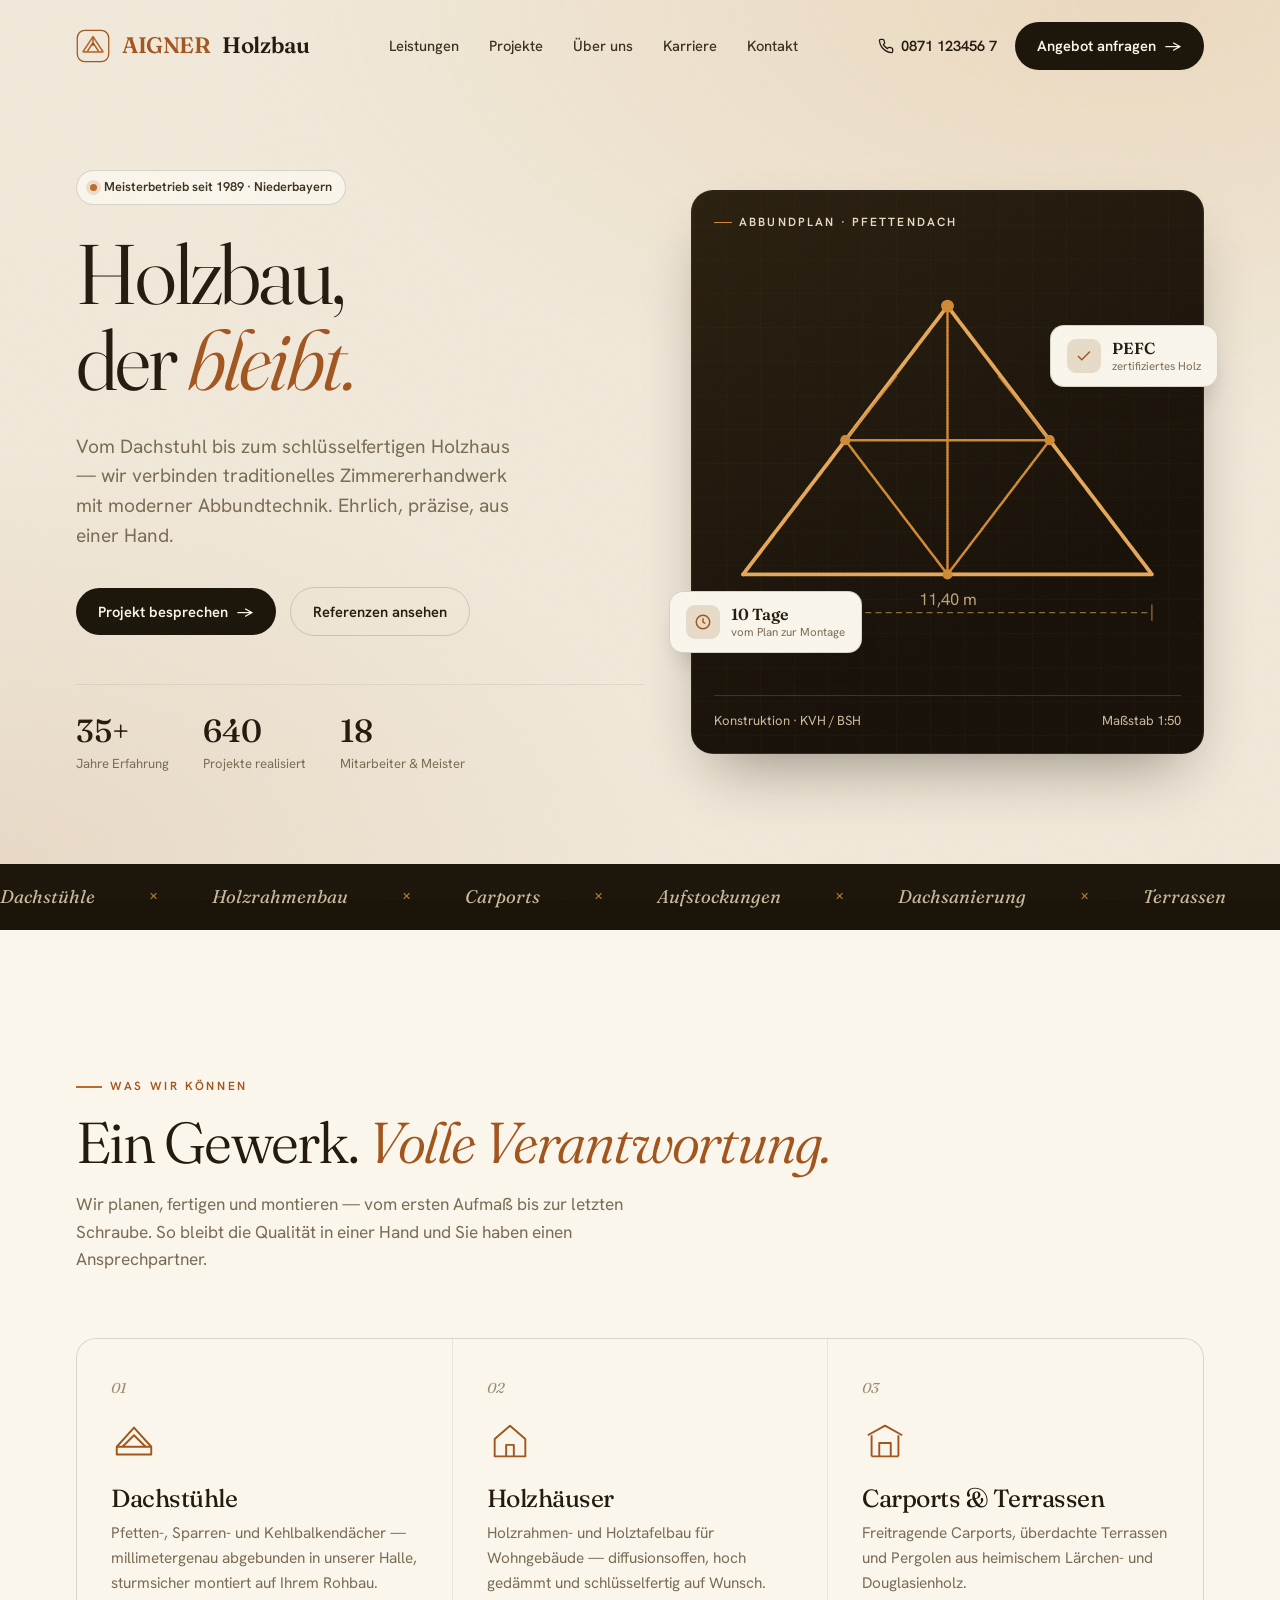
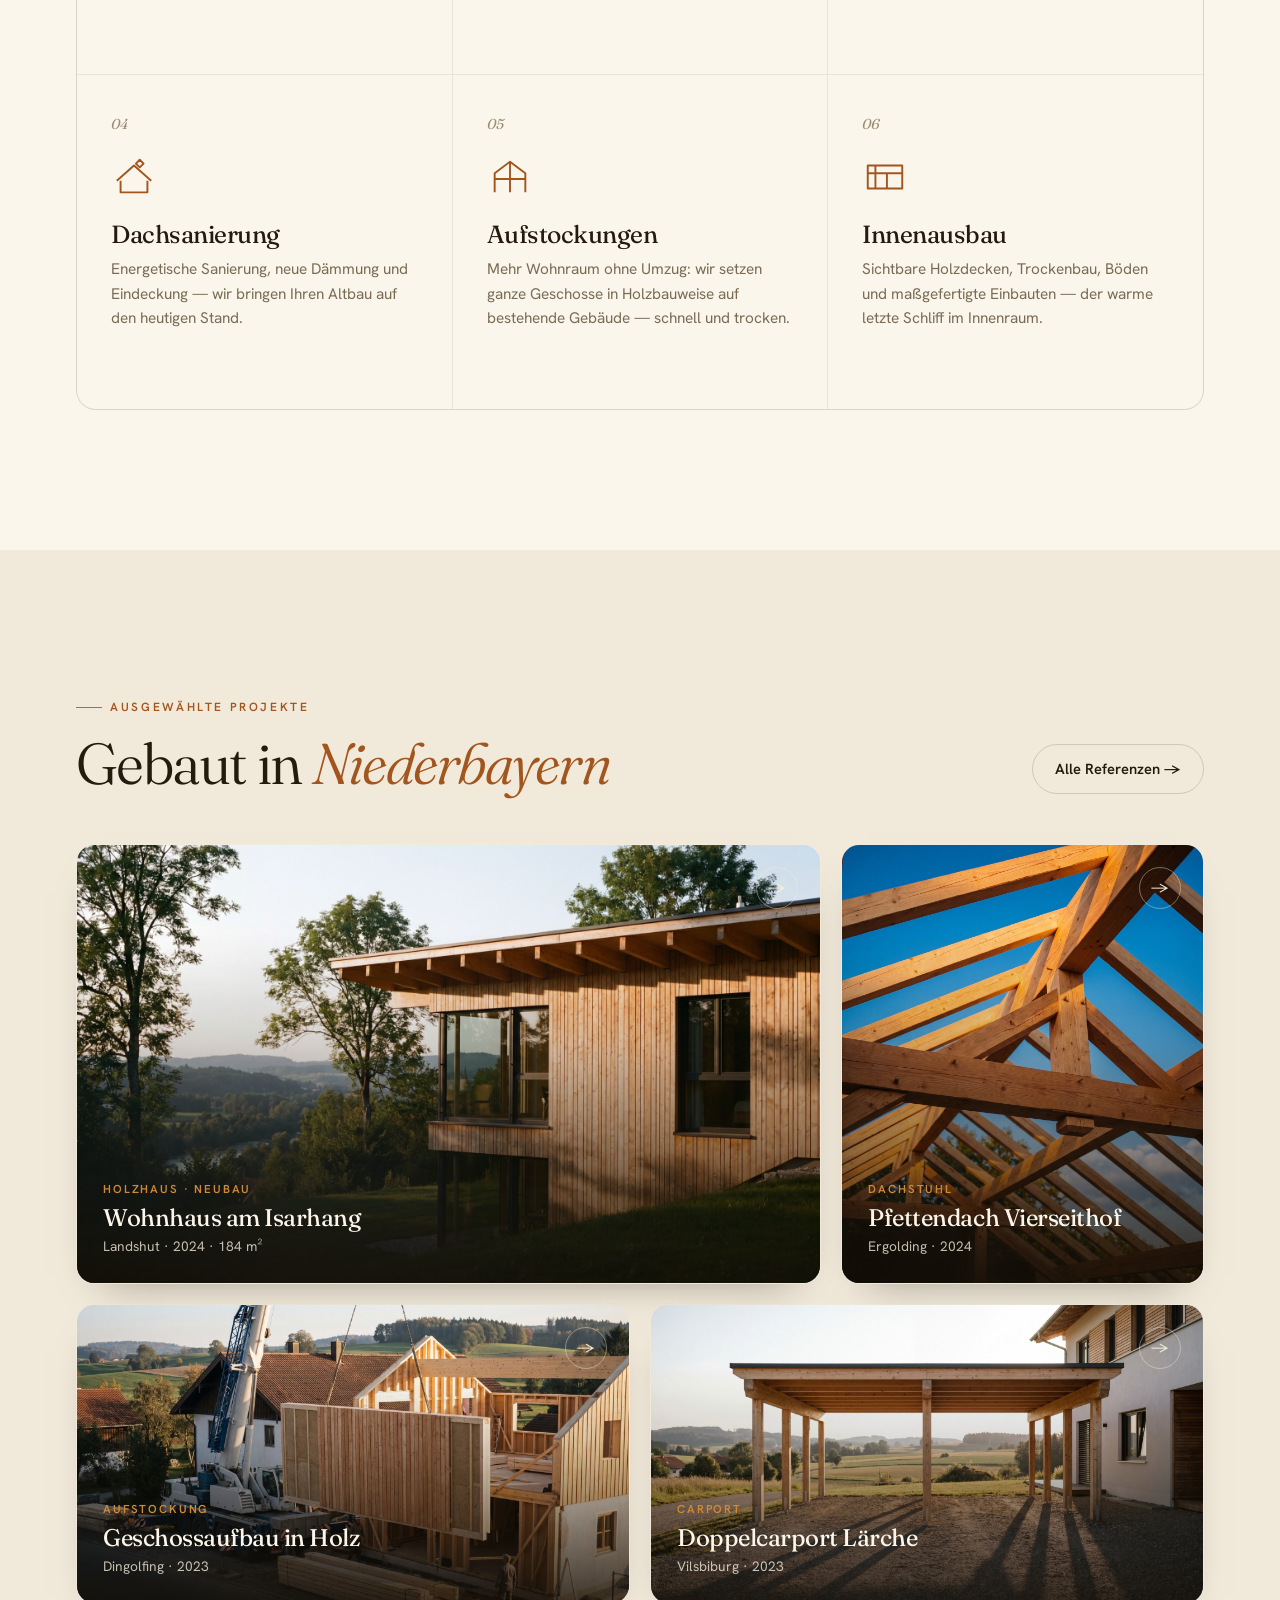
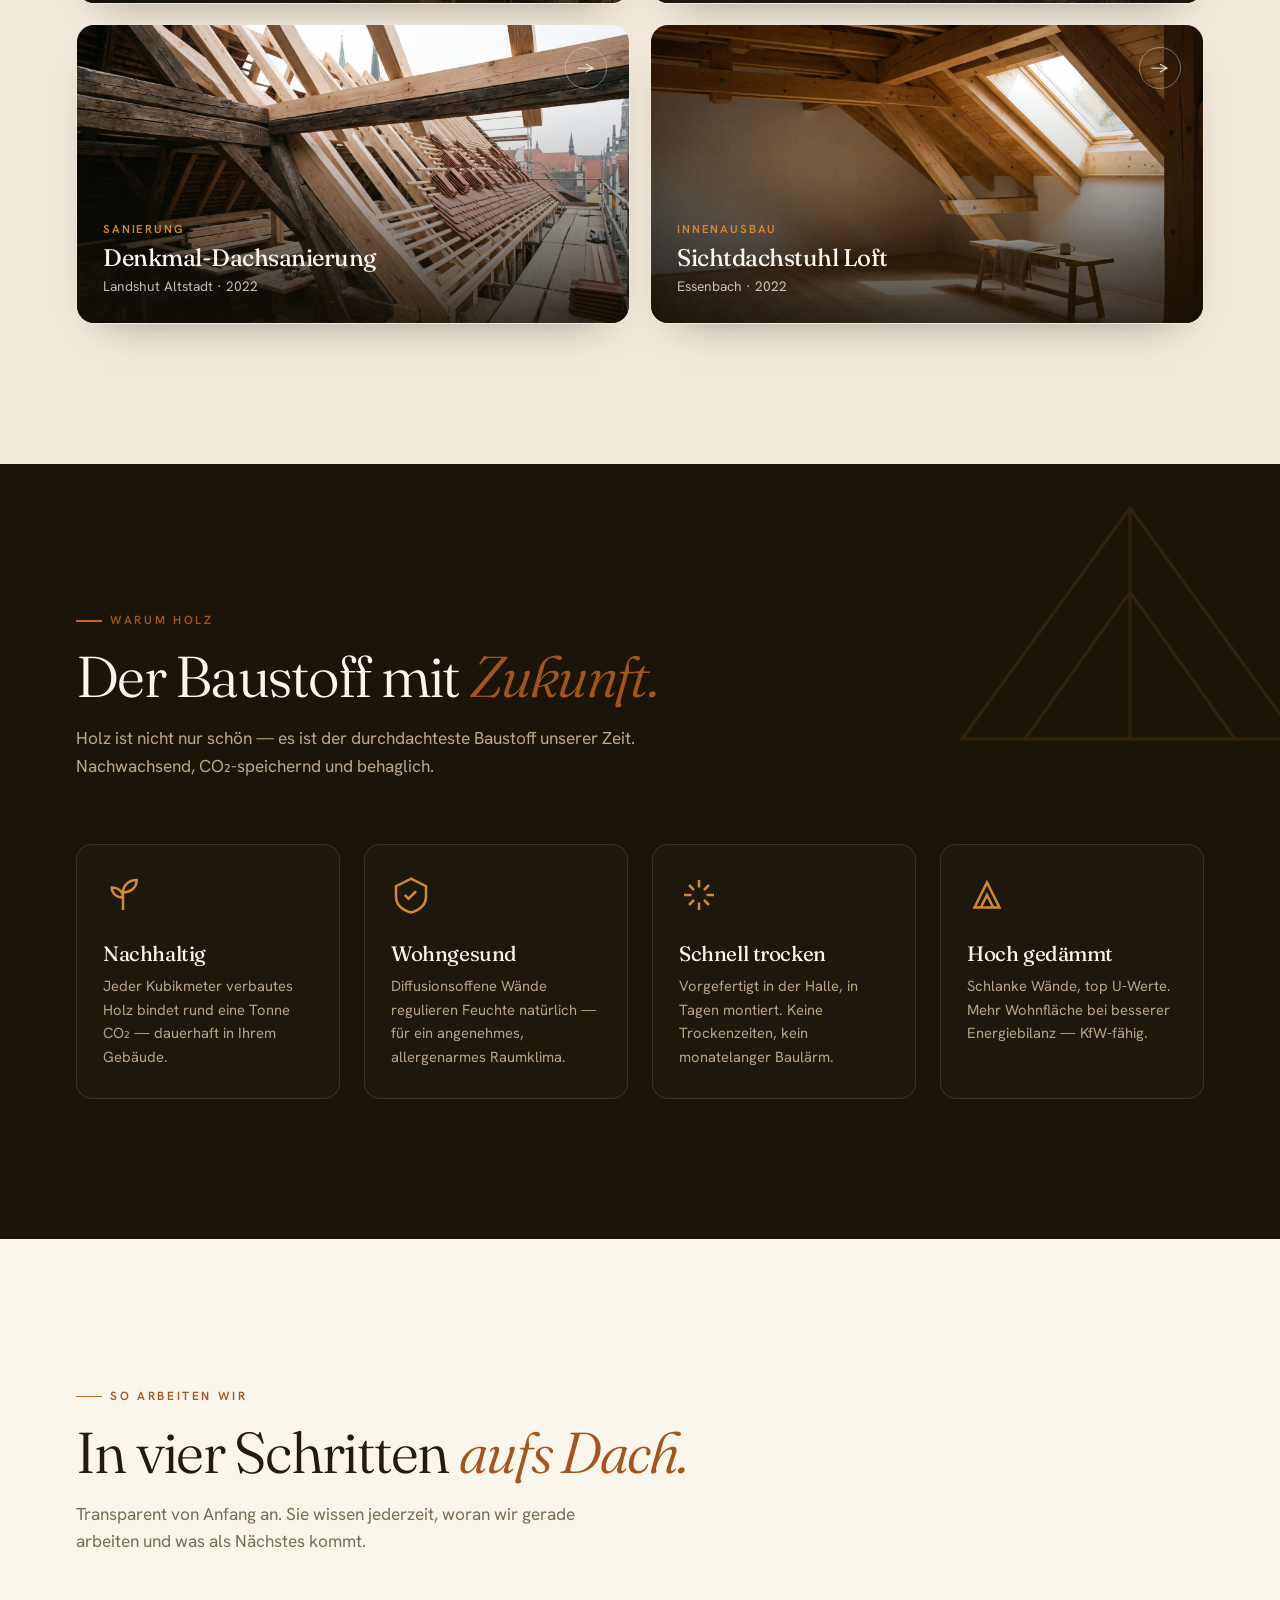
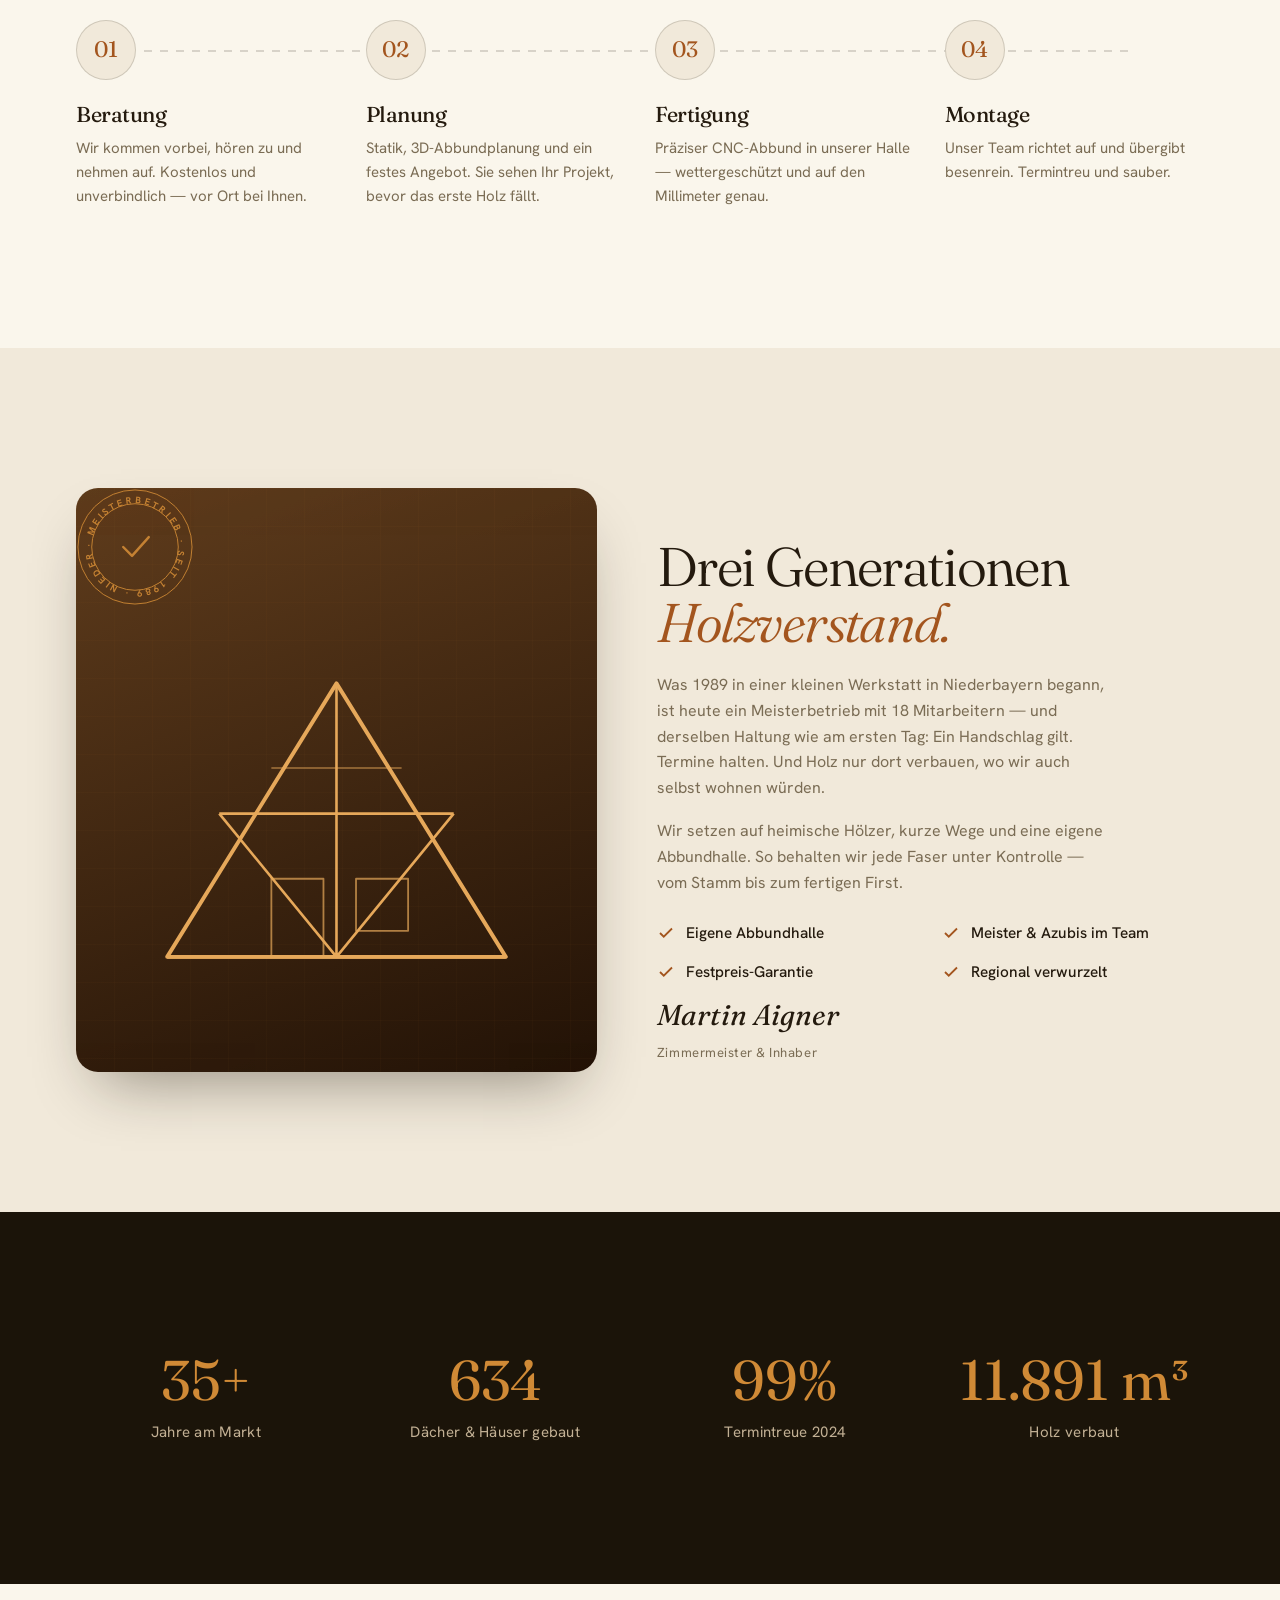
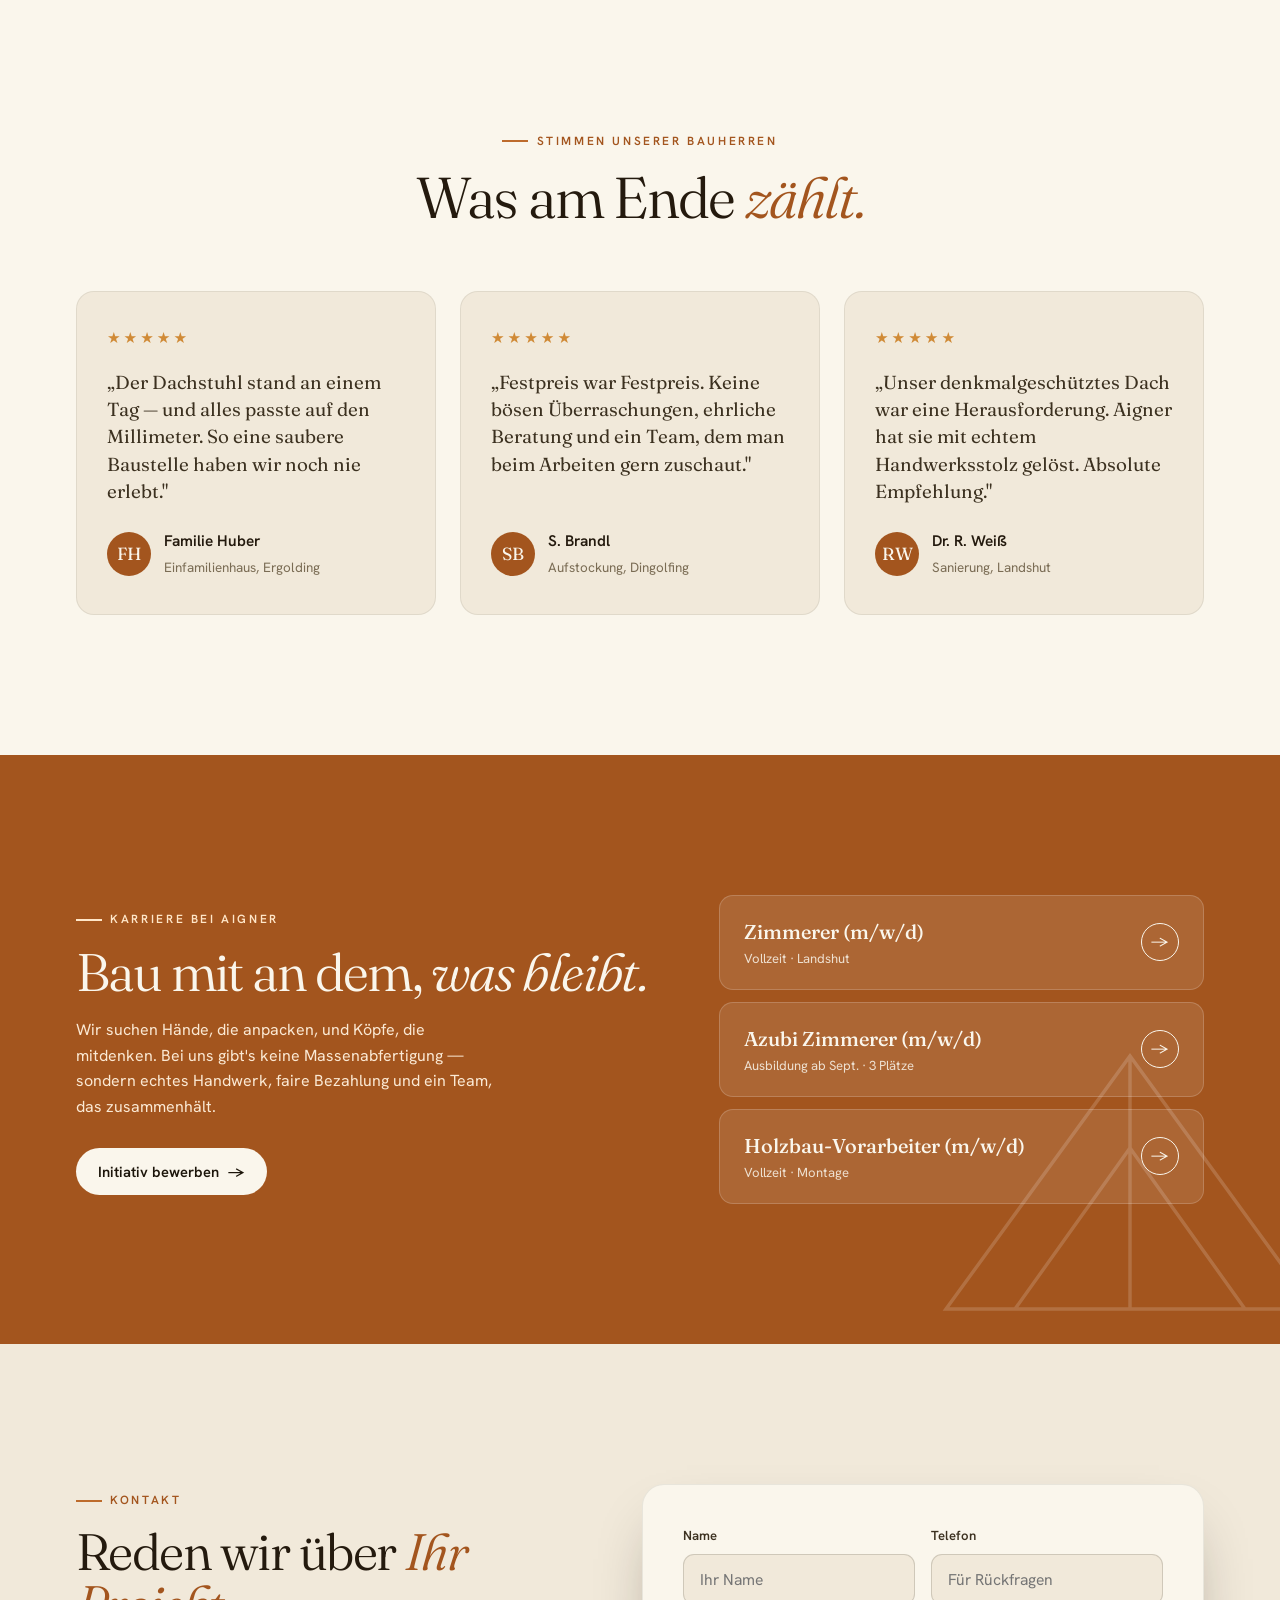
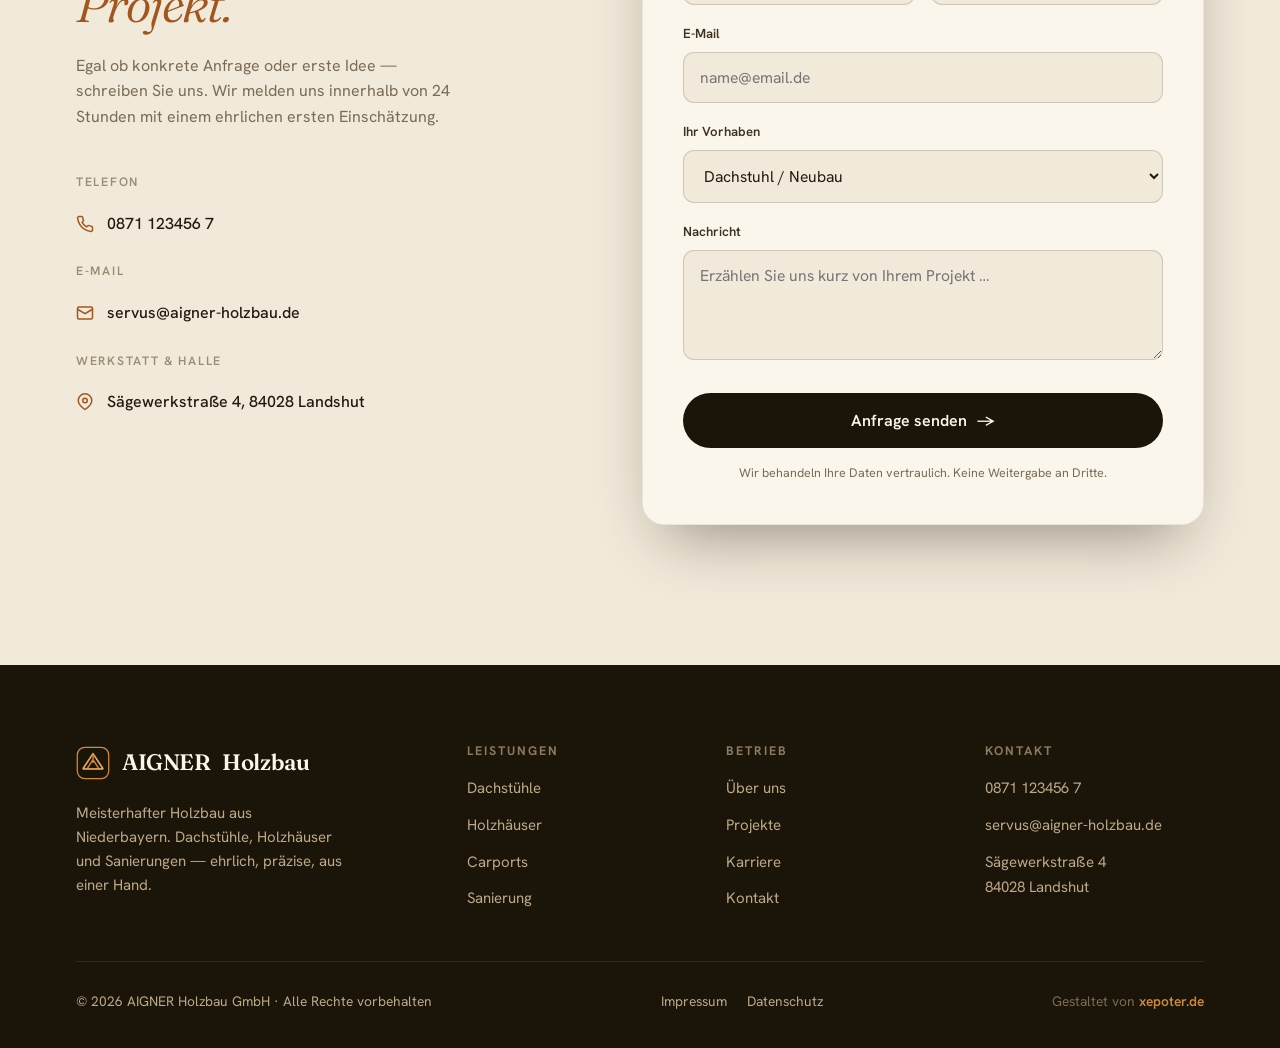
==== commit ebe39cb6: "Fix: Scroll-Flimmern der dunklen Bänder (Grain-Blend entfernt) + Zahlen-Umbruch Co-Authored-By: Clau" ====
--- a/index.html
+++ b/index.html
@@ -50,8 +50,9 @@
 
 /* grain overlay */
 body::before{
-  content:"";position:fixed;inset:0;z-index:9999;pointer-events:none;opacity:.05;mix-blend-mode:multiply;
+  content:"";position:fixed;inset:0;z-index:9999;pointer-events:none;opacity:.04;
   background-image:url("data:image/svg+xml,%3Csvg xmlns='http://www.w3.org/2000/svg' width='180' height='180'%3E%3Cfilter id='n'%3E%3CfeTurbulence type='fractalNoise' baseFrequency='.8' numOctaves='2' stitchTiles='stitch'/%3E%3C/filter%3E%3Crect width='100%25' height='100%25' filter='url(%23n)'/%3E%3C/svg%3E");
+  transform:translateZ(0);
 }
 
 .wrap{max-width:var(--maxw);margin:0 auto;padding:0 clamp(20px,5vw,56px)}
@@ -255,7 +256,7 @@
 /* ============ STATS STRIP ============ */
 .stats{background:var(--espresso);color:var(--cream)}
 .stats-grid{display:grid;grid-template-columns:repeat(4,1fr);gap:30px;text-align:center}
-.stat .n{font-family:var(--serif);font-size:clamp(2.6rem,5vw,4rem);font-weight:400;line-height:1;color:var(--ember)}
+.stat .n{font-family:var(--serif);font-size:clamp(2.4rem,4.4vw,3.5rem);font-weight:400;line-height:1;color:var(--ember);white-space:nowrap}
 .stat .l{color:#c2b094;margin-top:12px;font-size:.94rem;letter-spacing:.02em}
 
 /* ============ TESTIMONIALS ============ */
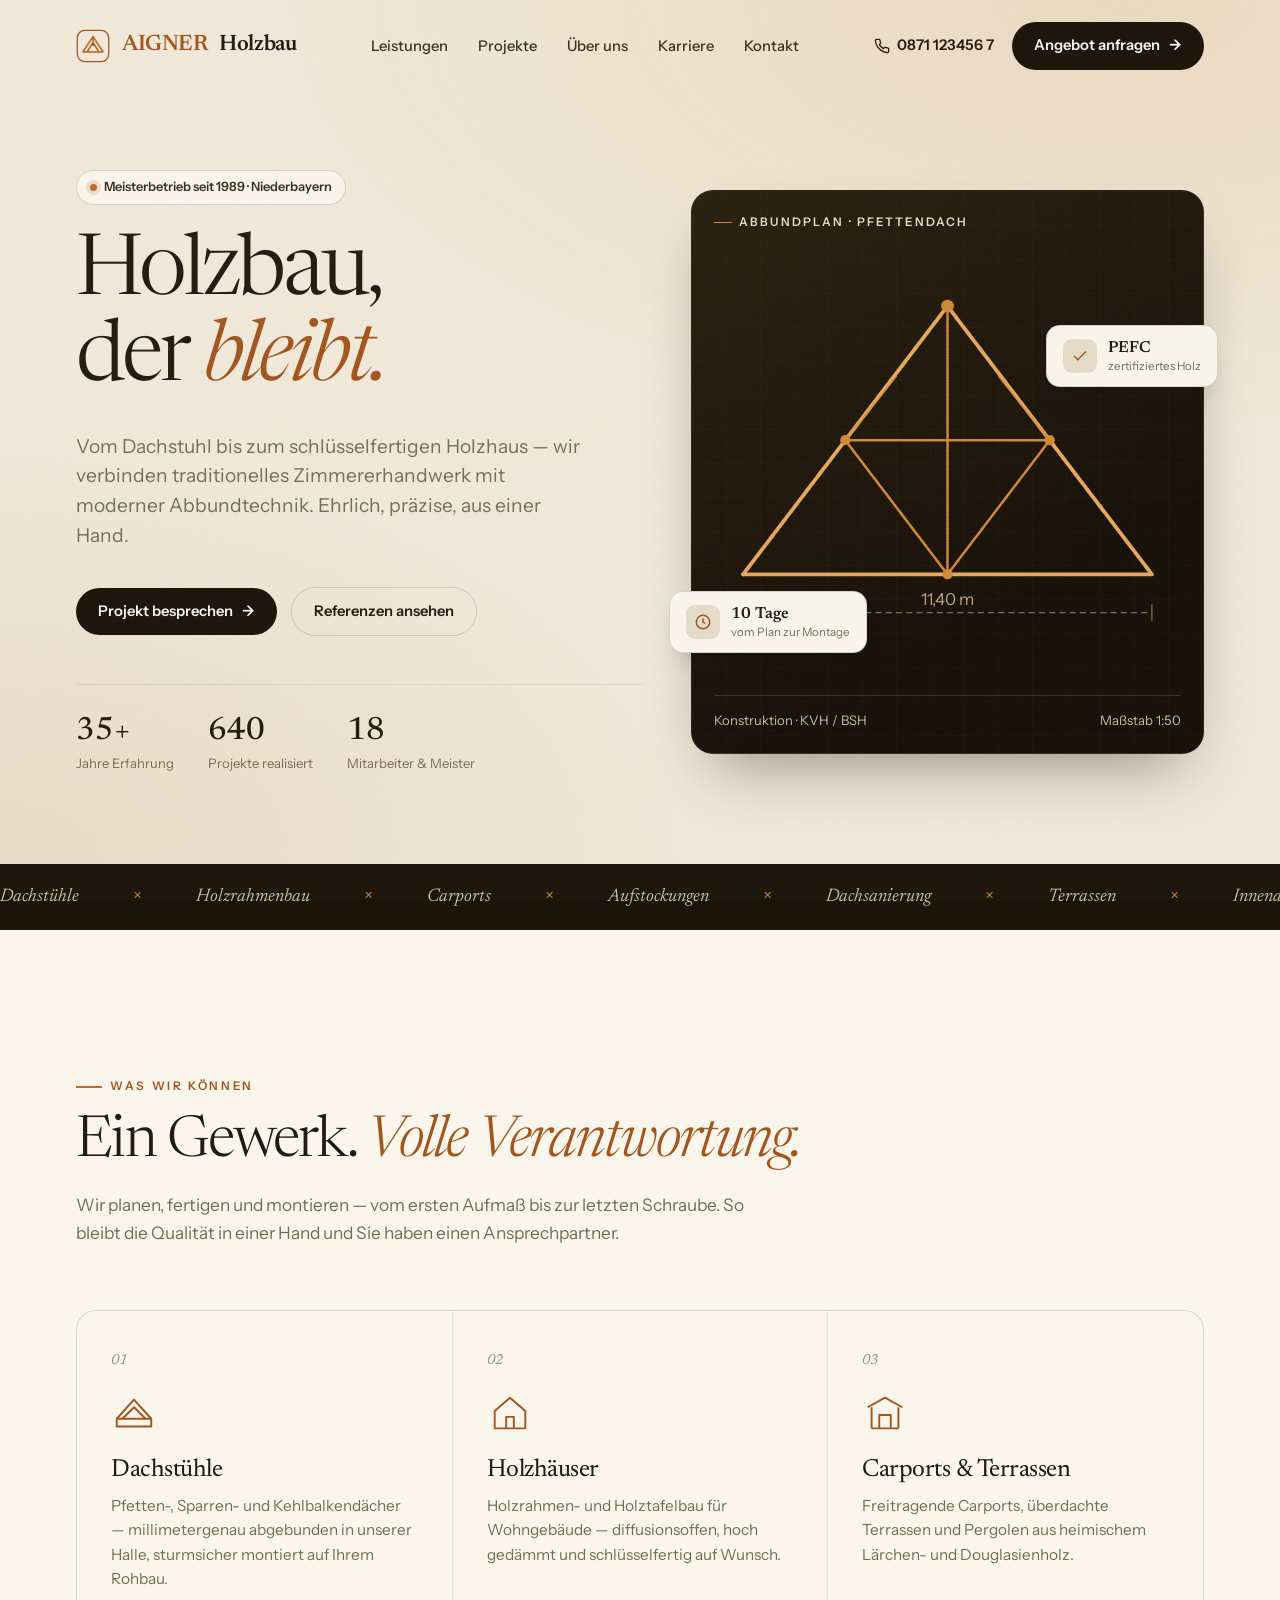
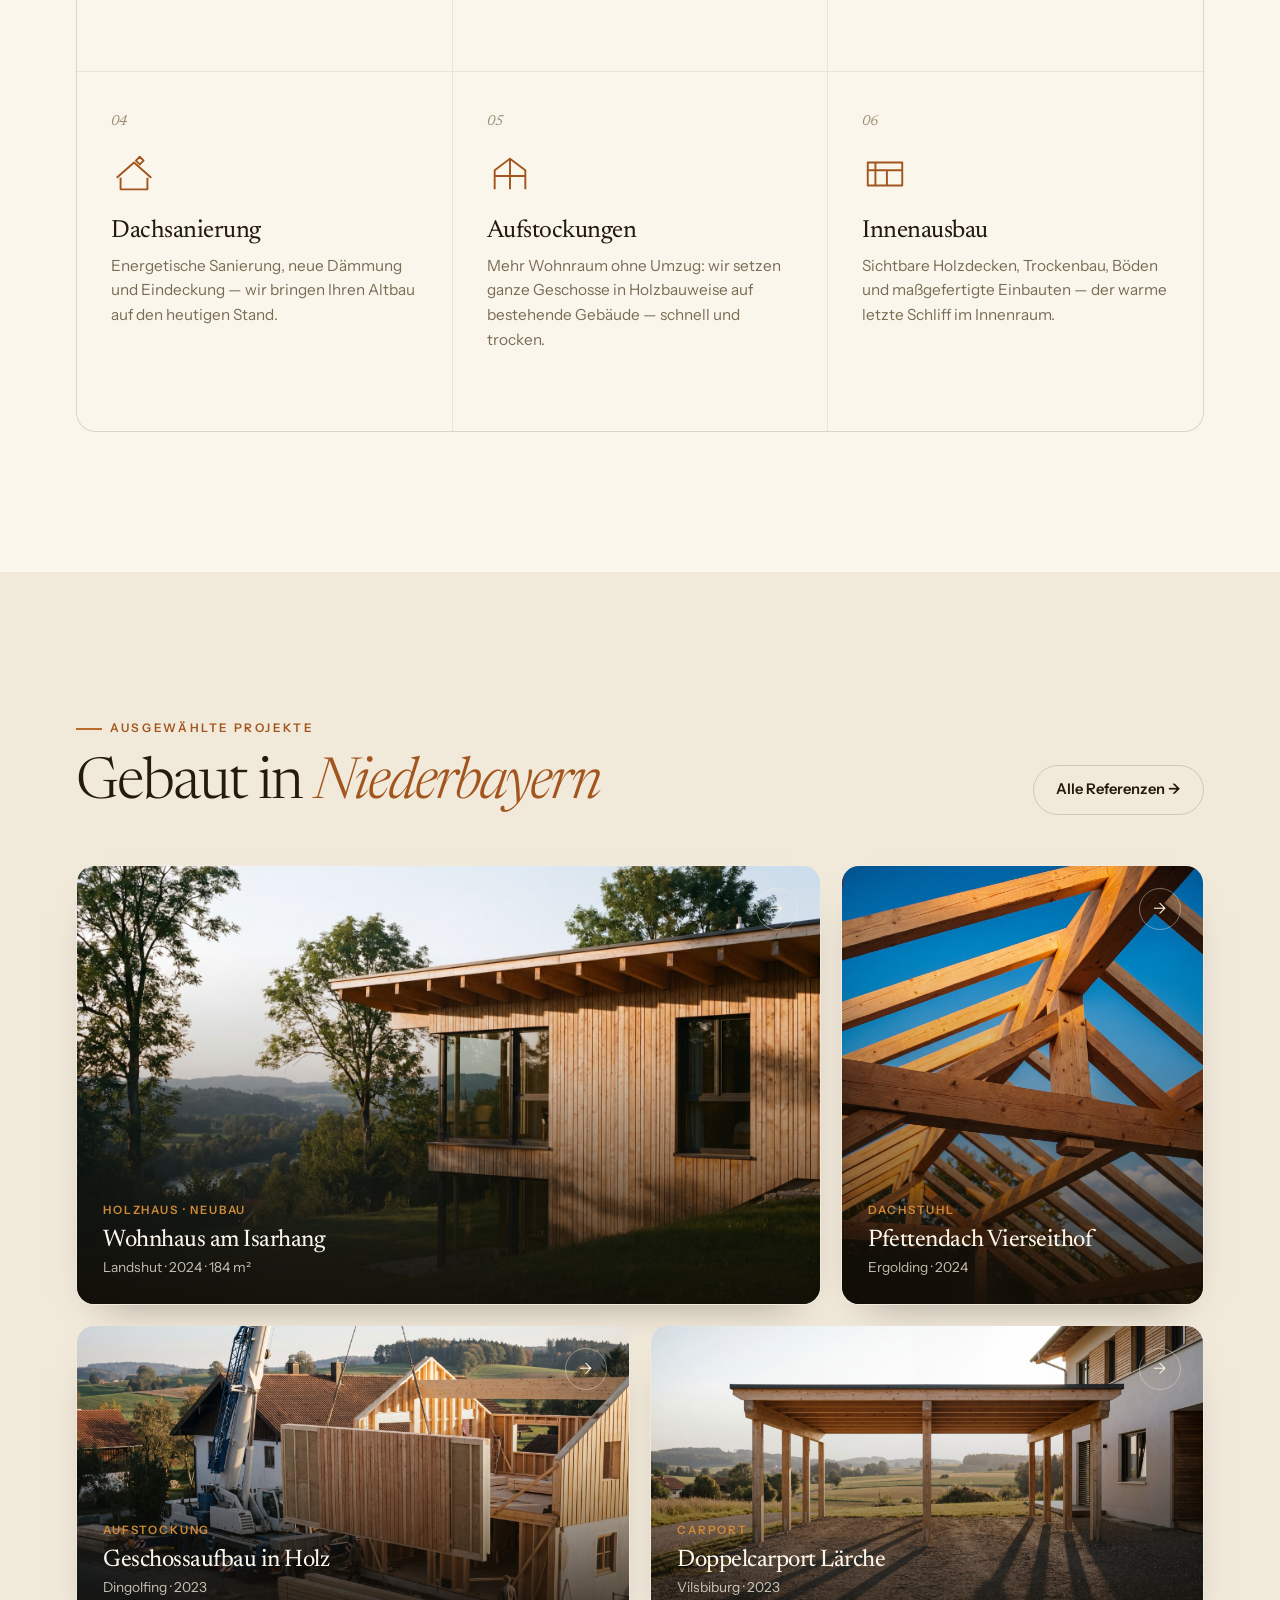
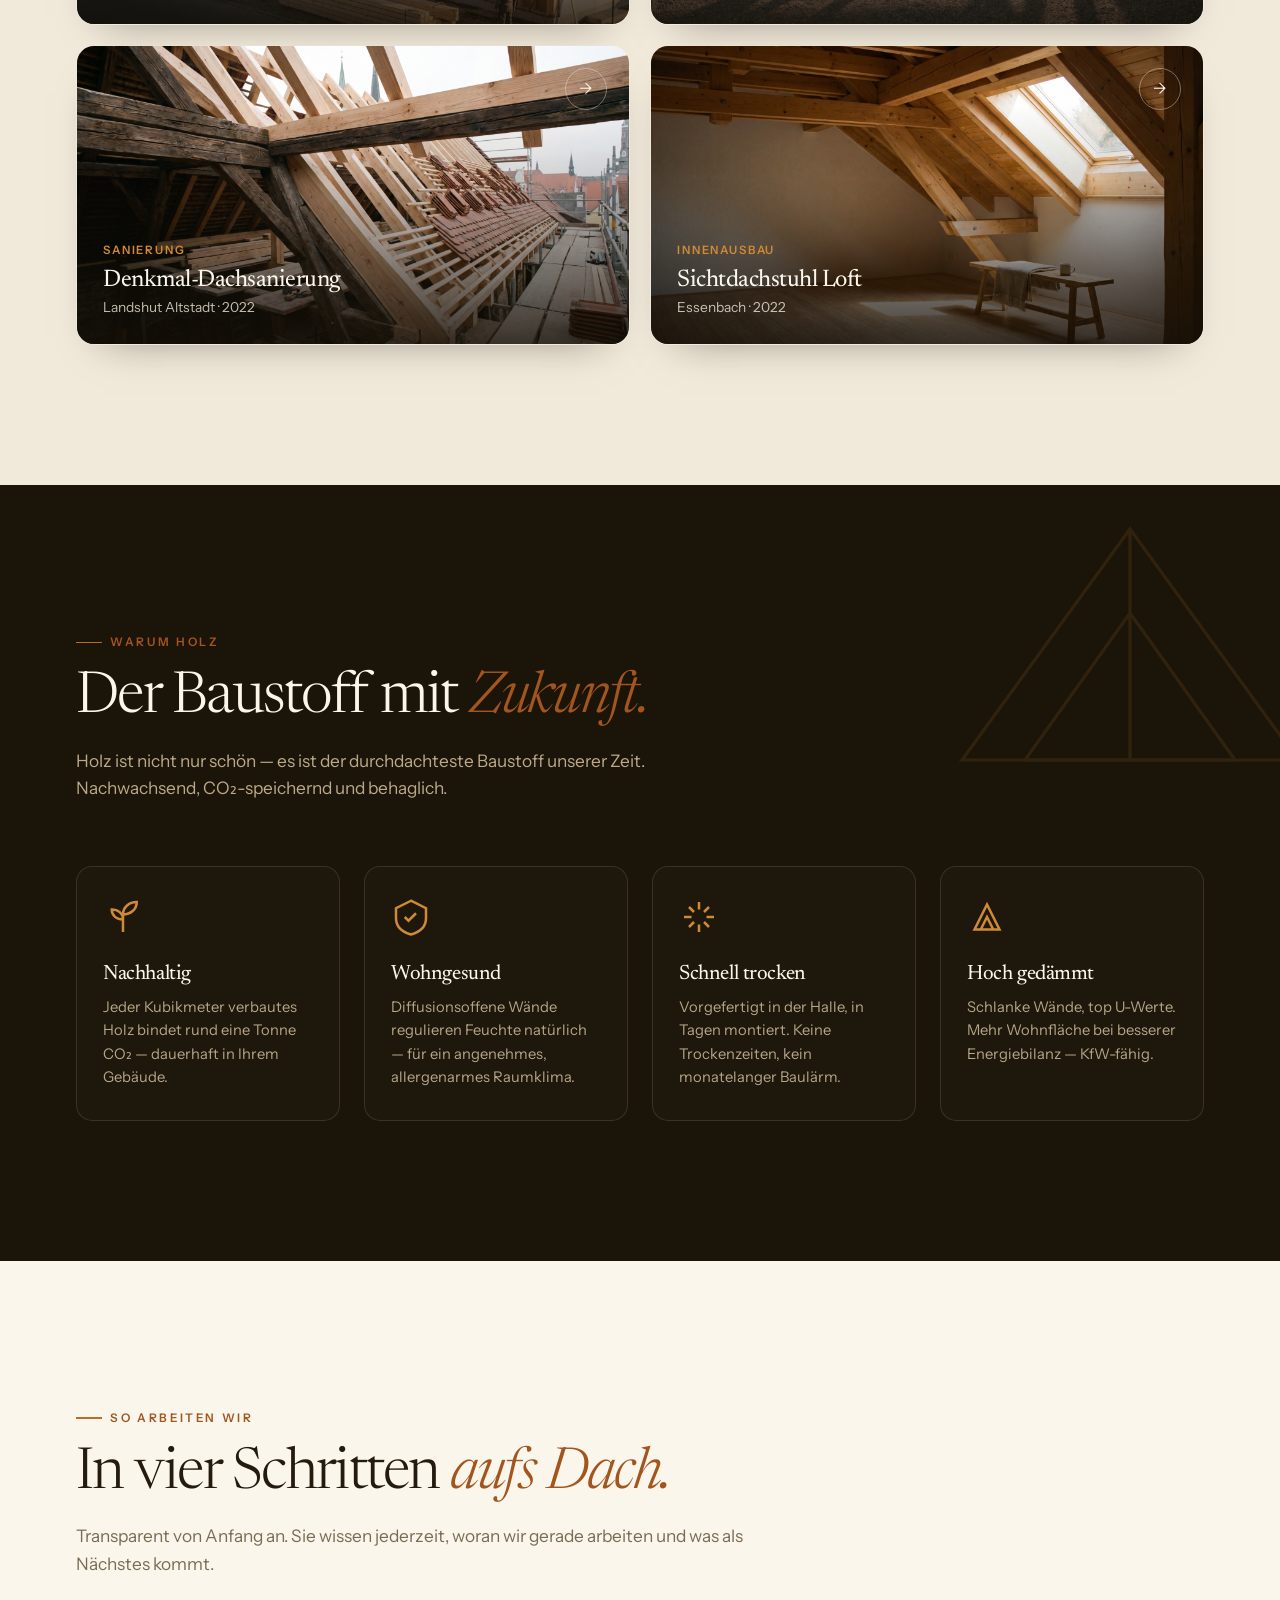
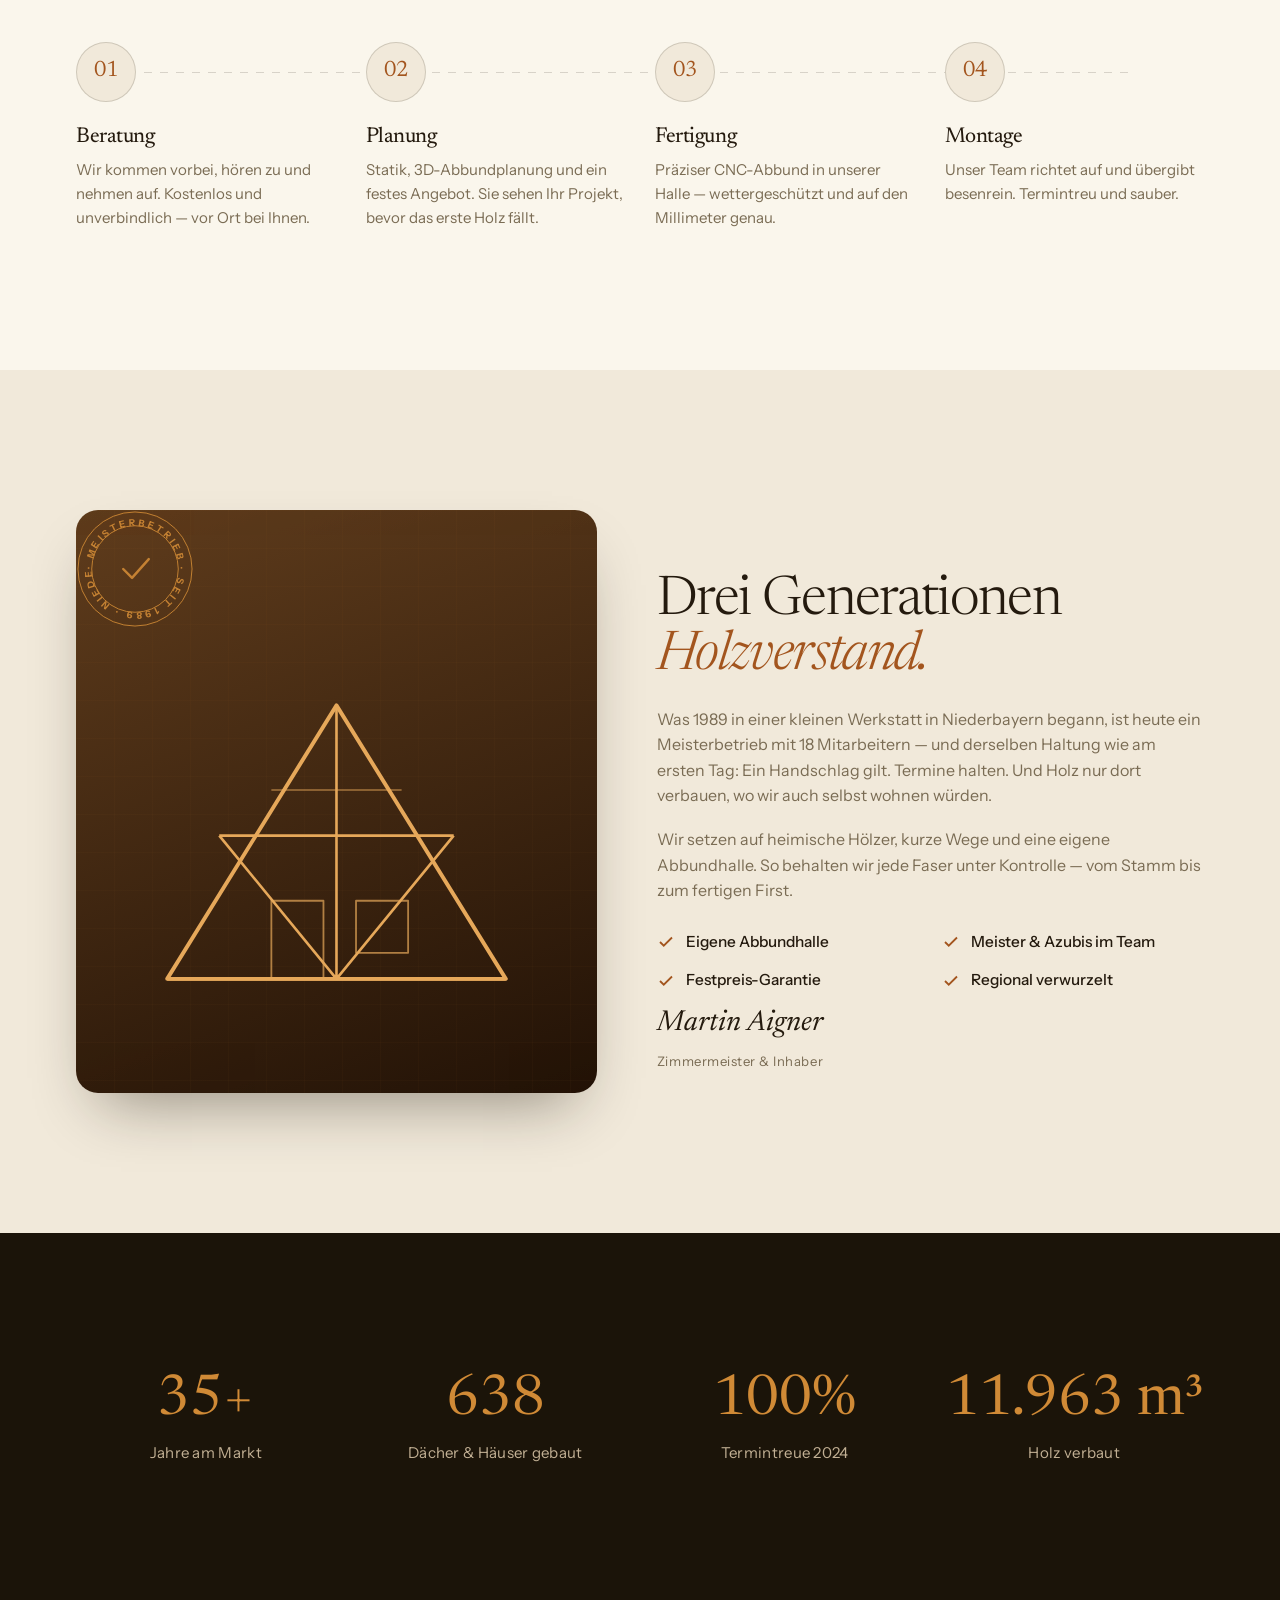
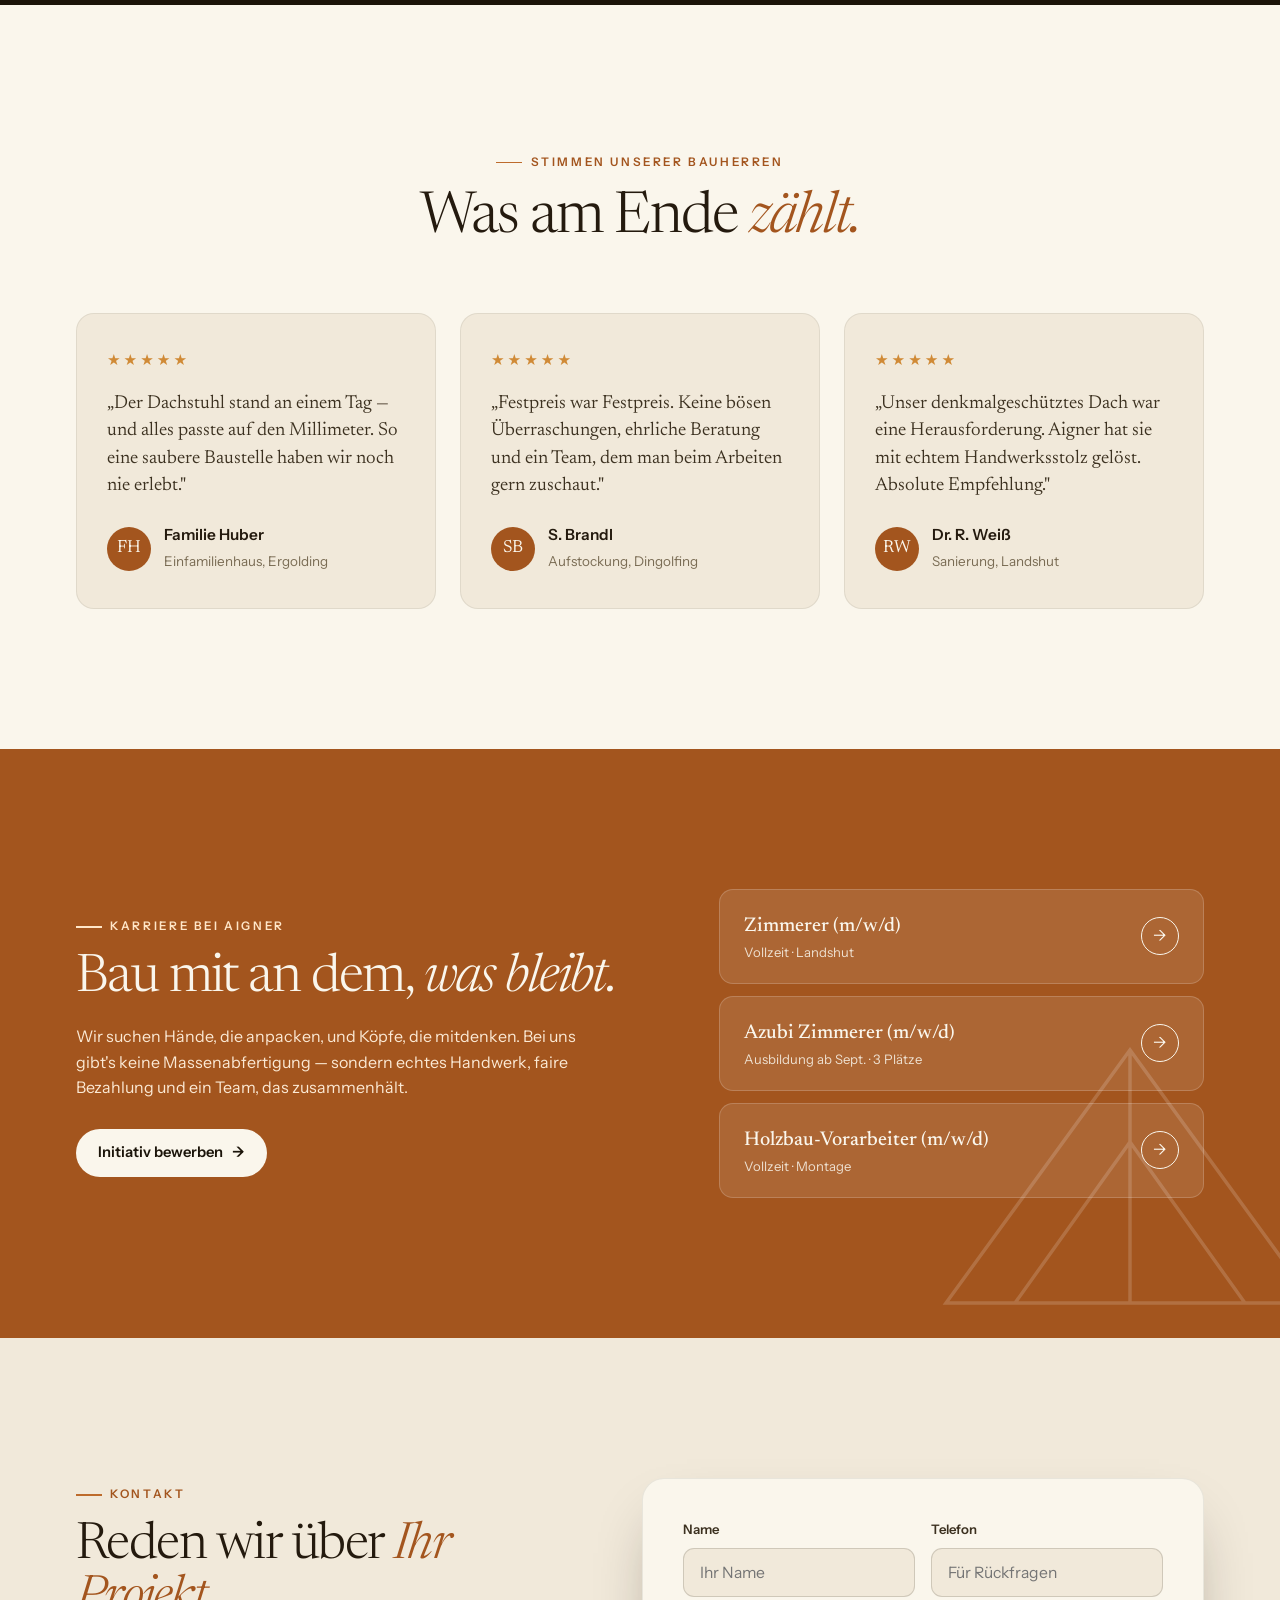
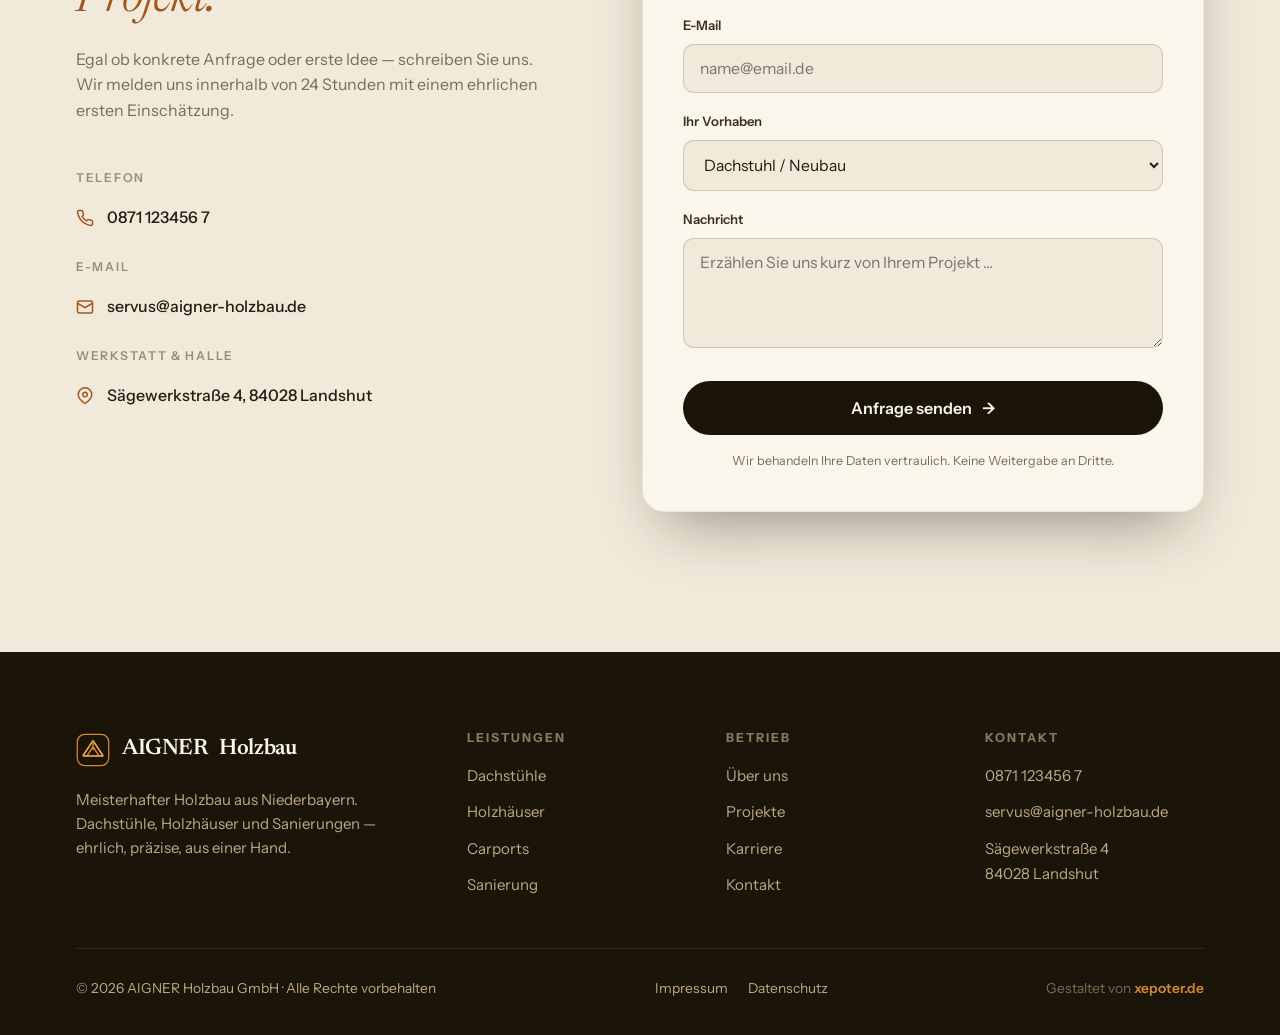
==== commit 16ac049b: "Schriftarten gewechselt: Newsreader (Display) + Instrument Sans (Body) Co-Authored-By: Claude Opus 4" ====
--- a/index.html
+++ b/index.html
@@ -7,7 +7,7 @@
 <meta name="description" content="AIGNER Holzbau – Meisterbetrieb für Dachstühle, Holzhäuser, Carports und Innenausbau aus Niederbayern. Holzbau, der bleibt." />
 <link rel="preconnect" href="https://fonts.googleapis.com">
 <link rel="preconnect" href="https://fonts.gstatic.com" crossorigin>
-<link href="https://fonts.googleapis.com/css2?family=Fraunces:ital,opsz,wght@0,9..144,300..900;1,9..144,300..600&family=Hanken+Grotesk:wght@400;500;600;700&display=swap" rel="stylesheet">
+<link href="https://fonts.googleapis.com/css2?family=Instrument+Sans:ital,wght@0,400..700;1,400..600&family=Newsreader:ital,opsz,wght@0,6..72,200..800;1,6..72,300..600&display=swap" rel="stylesheet">
 <style>
 /* ============ TOKENS ============ */
 :root{
@@ -28,8 +28,8 @@
   --shadow:0 30px 60px -24px rgba(27,20,9,.45);
   --maxw:1240px;
   --ease:cubic-bezier(.2,.7,.2,1);
-  --serif:"Fraunces",Georgia,serif;
-  --sans:"Hanken Grotesk",-apple-system,system-ui,sans-serif;
+  --serif:"Newsreader",Georgia,serif;
+  --sans:"Instrument Sans",-apple-system,system-ui,sans-serif;
 }
 *{margin:0;padding:0;box-sizing:border-box}
 html{scroll-behavior:smooth;-webkit-text-size-adjust:100%}
@@ -446,7 +446,7 @@
             <!-- dimension line -->
             <path d="M40 330 L360 330" stroke="#8a6a3a" stroke-width="1" stroke-dasharray="4 4"/>
             <path d="M40 324 L40 336 M360 324 L360 336" stroke="#8a6a3a" stroke-width="1"/>
-            <text x="200" y="324" fill="#bca27a" font-size="13" font-family="Hanken Grotesk" text-anchor="middle" stroke="none">11,40 m</text>
+            <text x="200" y="324" fill="#bca27a" font-size="13" font-family="Instrument Sans" text-anchor="middle" stroke="none">11,40 m</text>
           </svg>
           <div class="caption"><span>Konstruktion · KVH / BSH</span><span>Maßstab 1:50</span></div>
         </div>
@@ -636,7 +636,7 @@
           <defs><path id="cir" d="M60,60 m-44,0 a44,44 0 1,1 88,0 a44,44 0 1,1 -88,0"/></defs>
           <circle cx="60" cy="60" r="58" fill="none" stroke="currentColor" stroke-width="1"/>
           <circle cx="60" cy="60" r="44" fill="none" stroke="currentColor" stroke-width="1"/>
-          <text font-family="Hanken Grotesk" font-size="9.5" font-weight="700" letter-spacing="3" fill="currentColor"><textPath href="#cir" startOffset="0%">· MEISTERBETRIEB · SEIT 1989 · NIEDERBAYERN </textPath></text>
+          <text font-family="Instrument Sans" font-size="9.5" font-weight="700" letter-spacing="3" fill="currentColor"><textPath href="#cir" startOffset="0%">· MEISTERBETRIEB · SEIT 1989 · NIEDERBAYERN </textPath></text>
           <path d="M48 60 L57 69 L74 50" stroke="currentColor" stroke-width="2.5" fill="none" stroke-linecap="round" stroke-linejoin="round"/>
         </svg>
       </div>
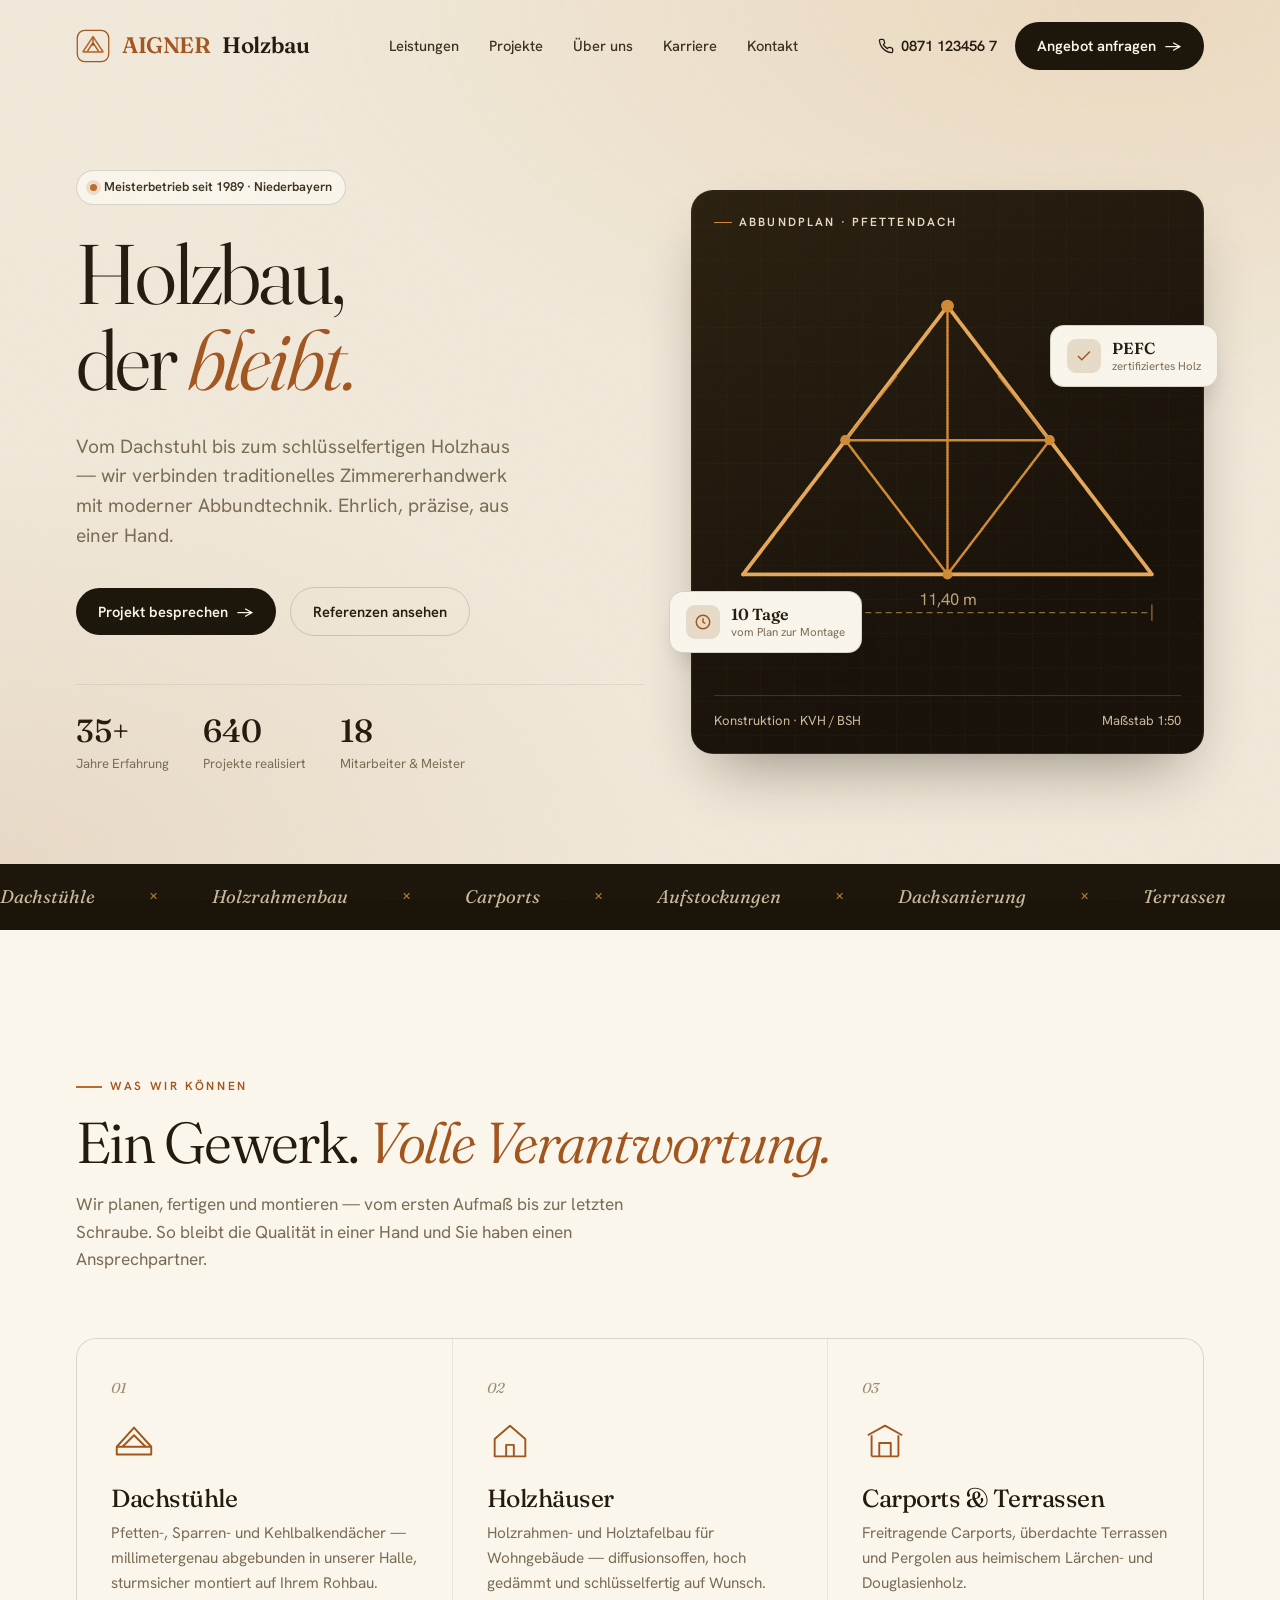
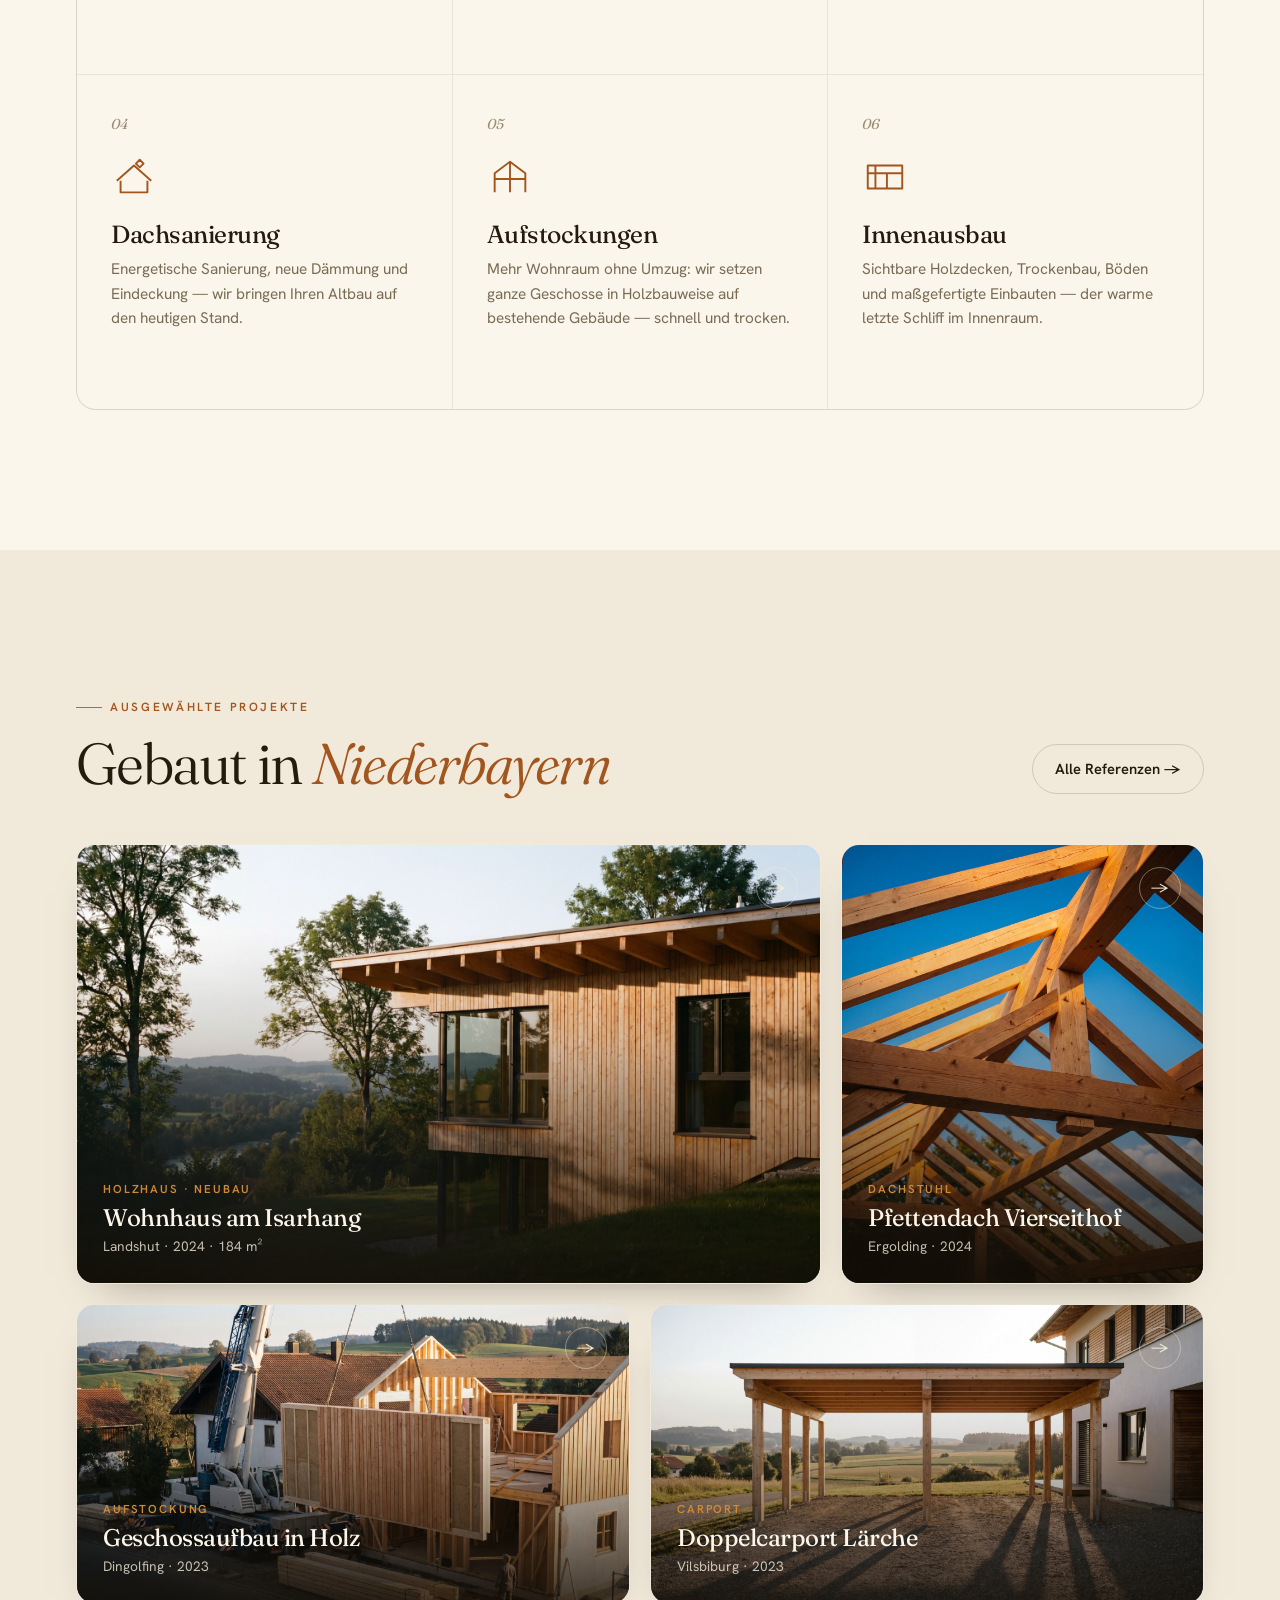
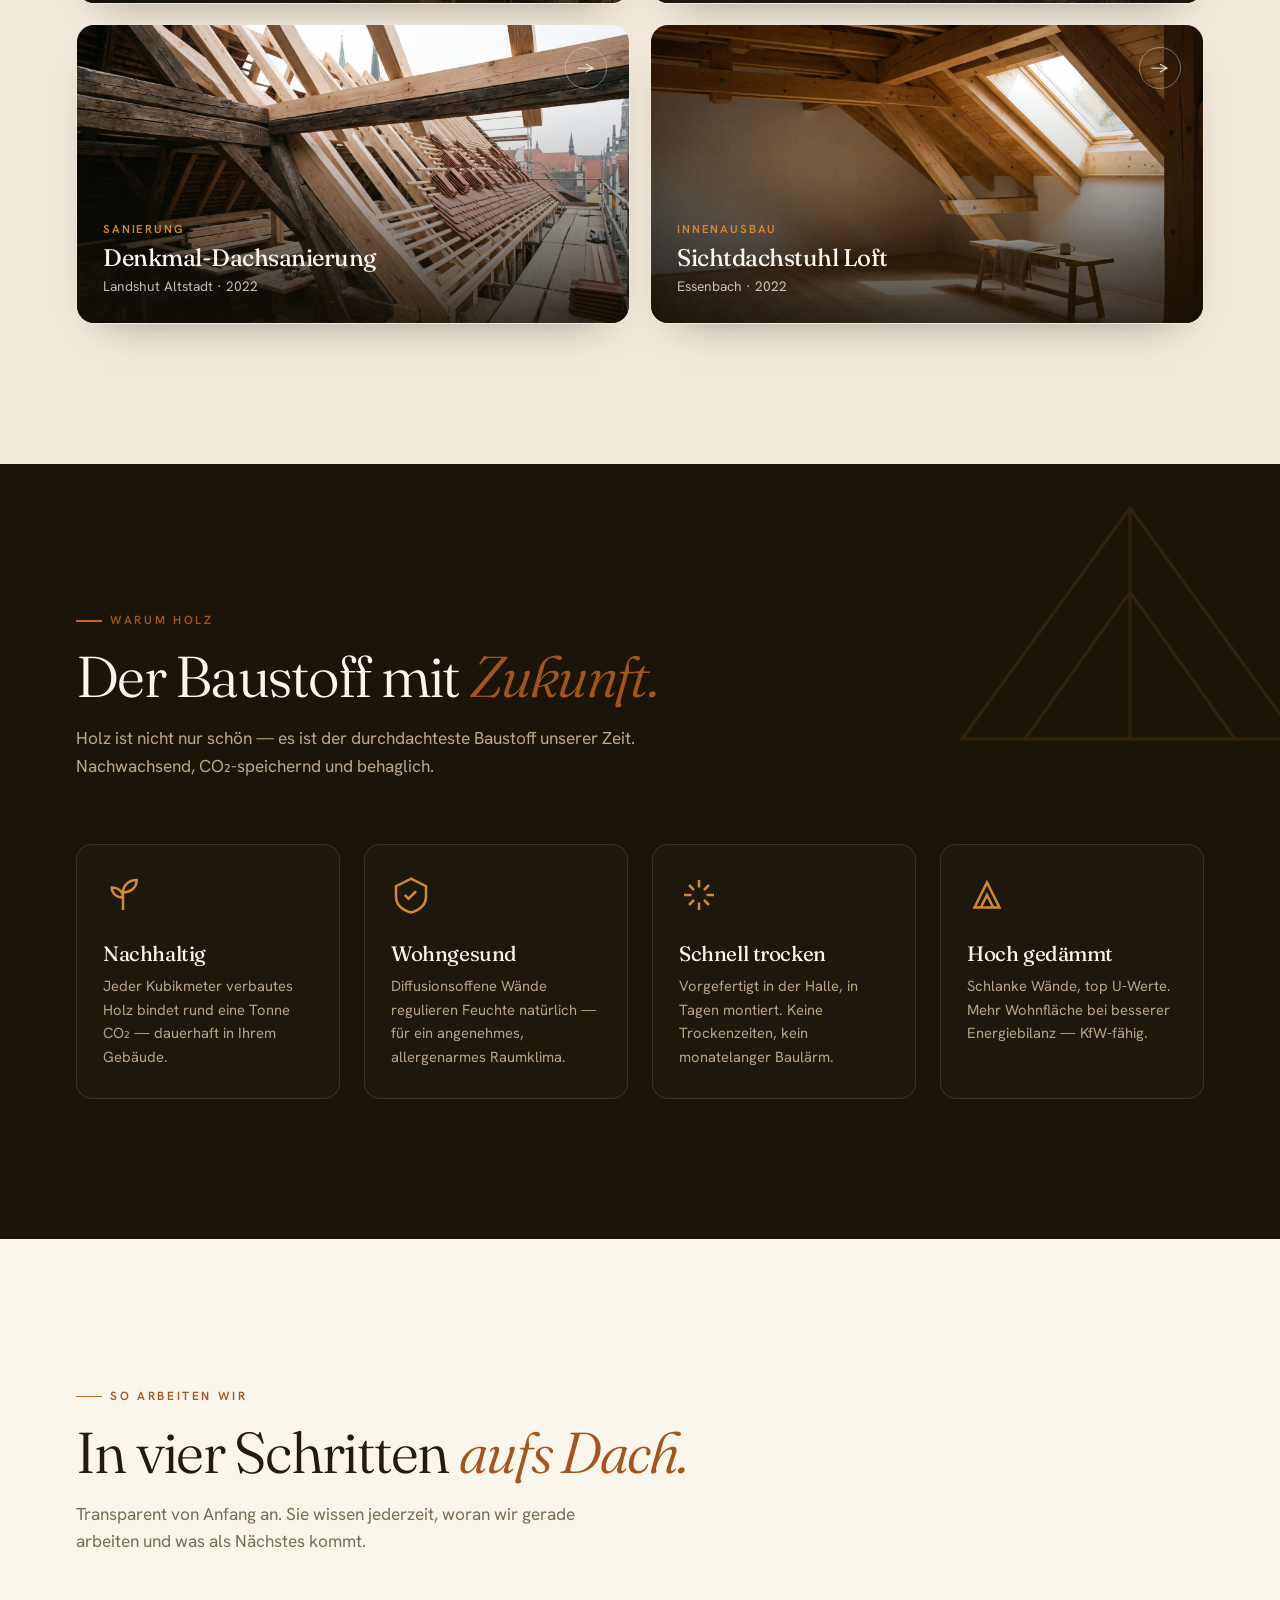
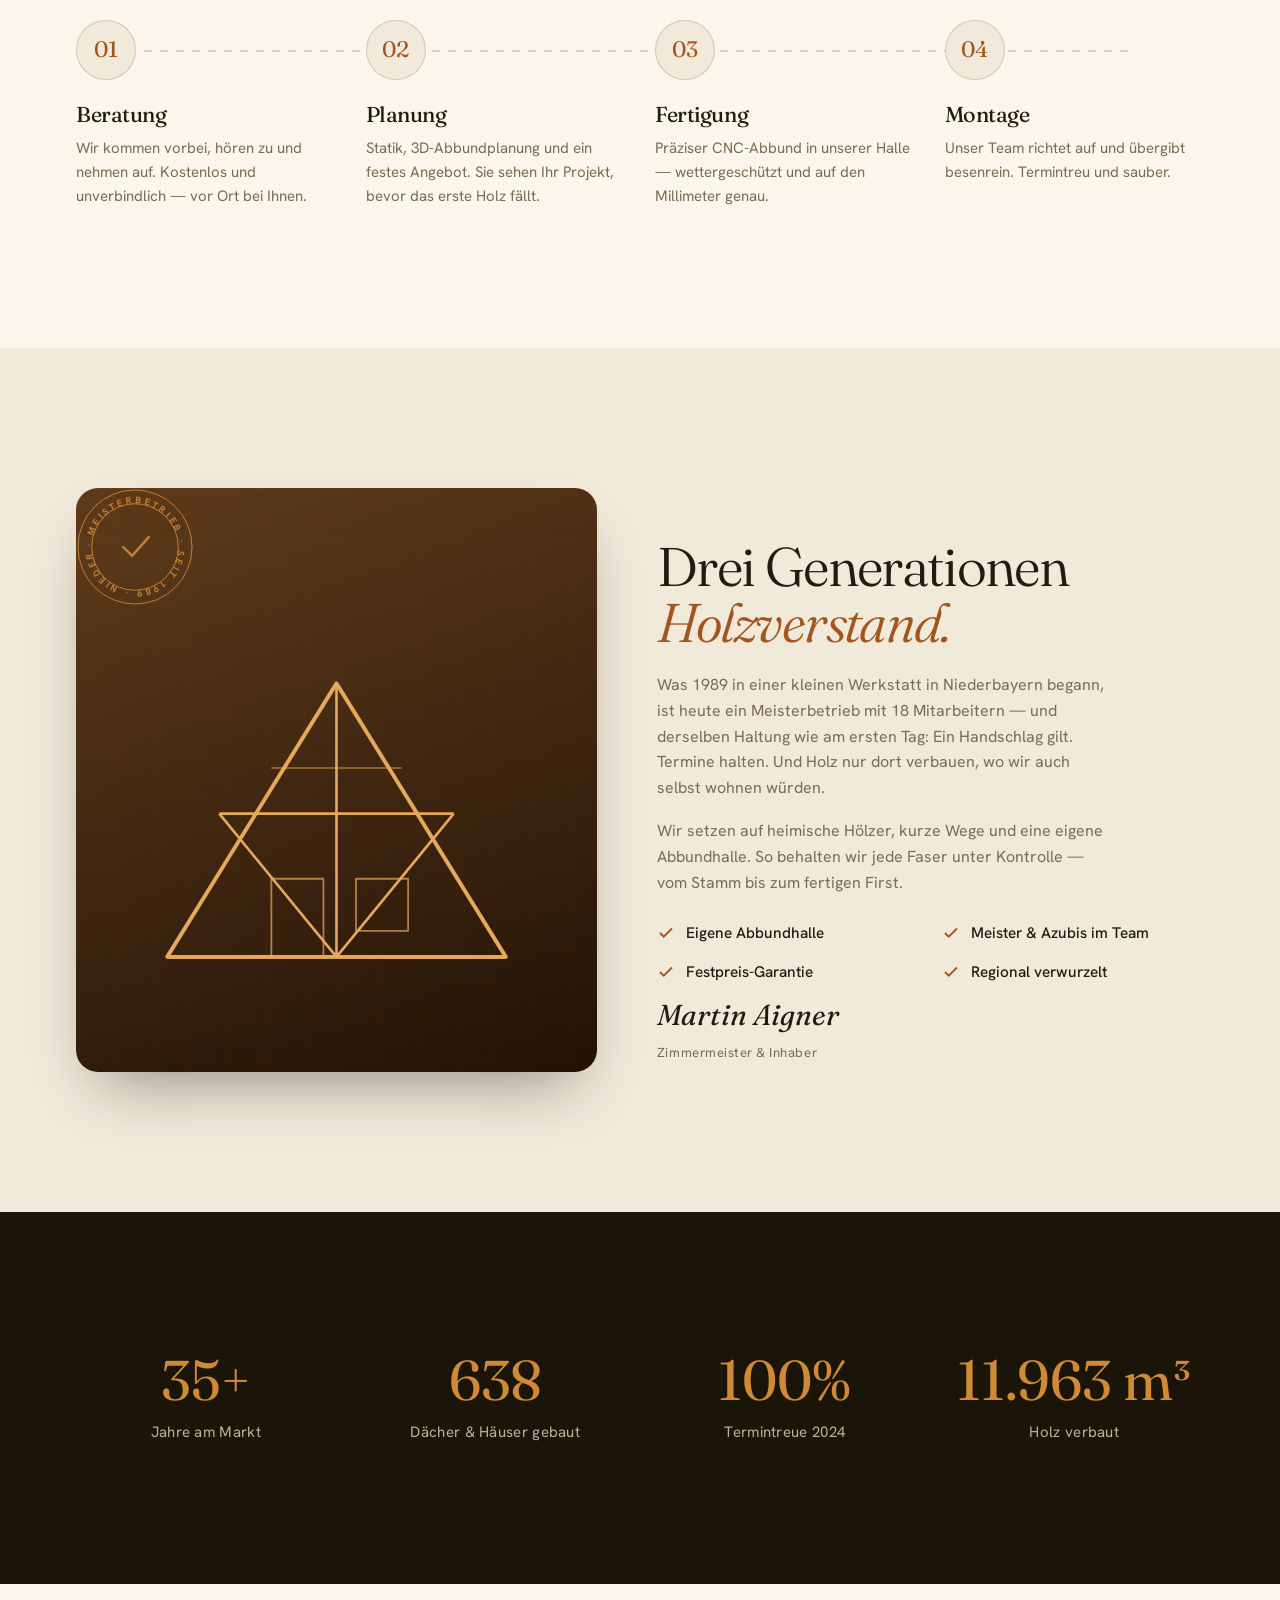
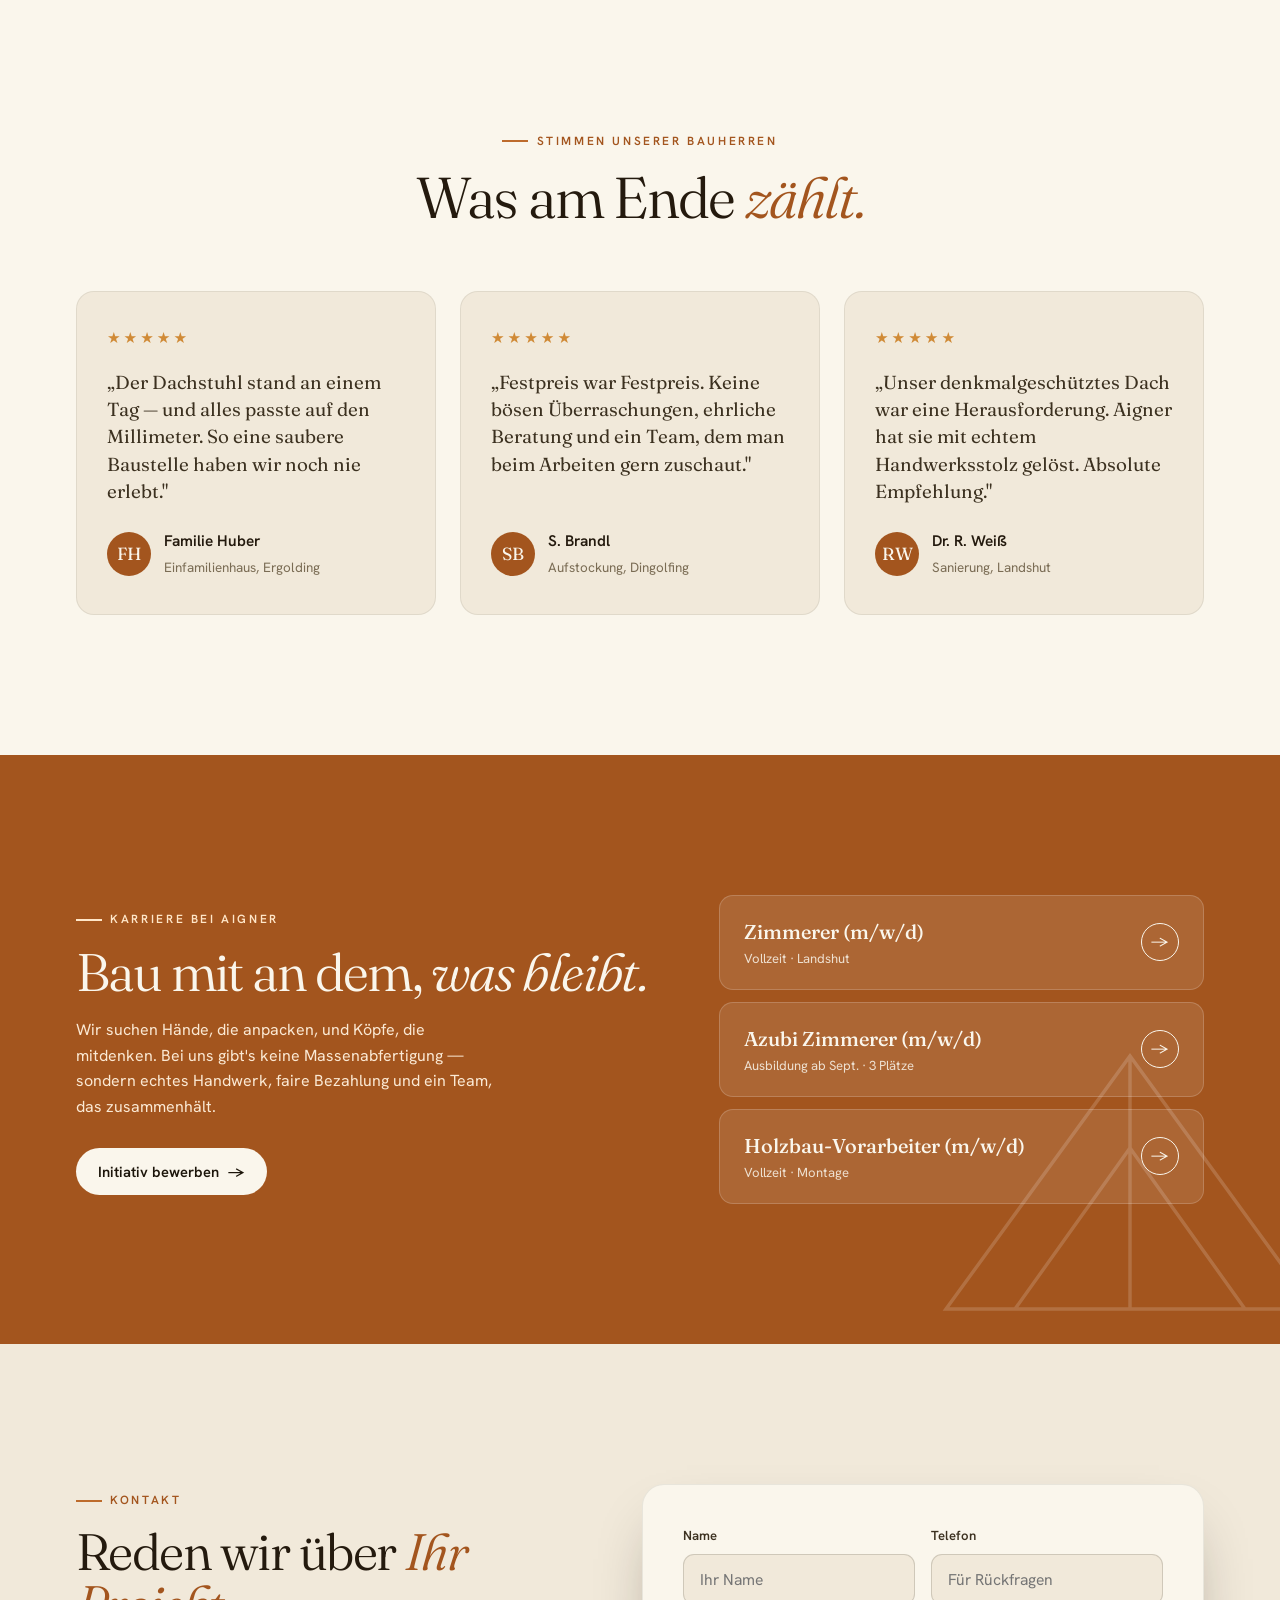
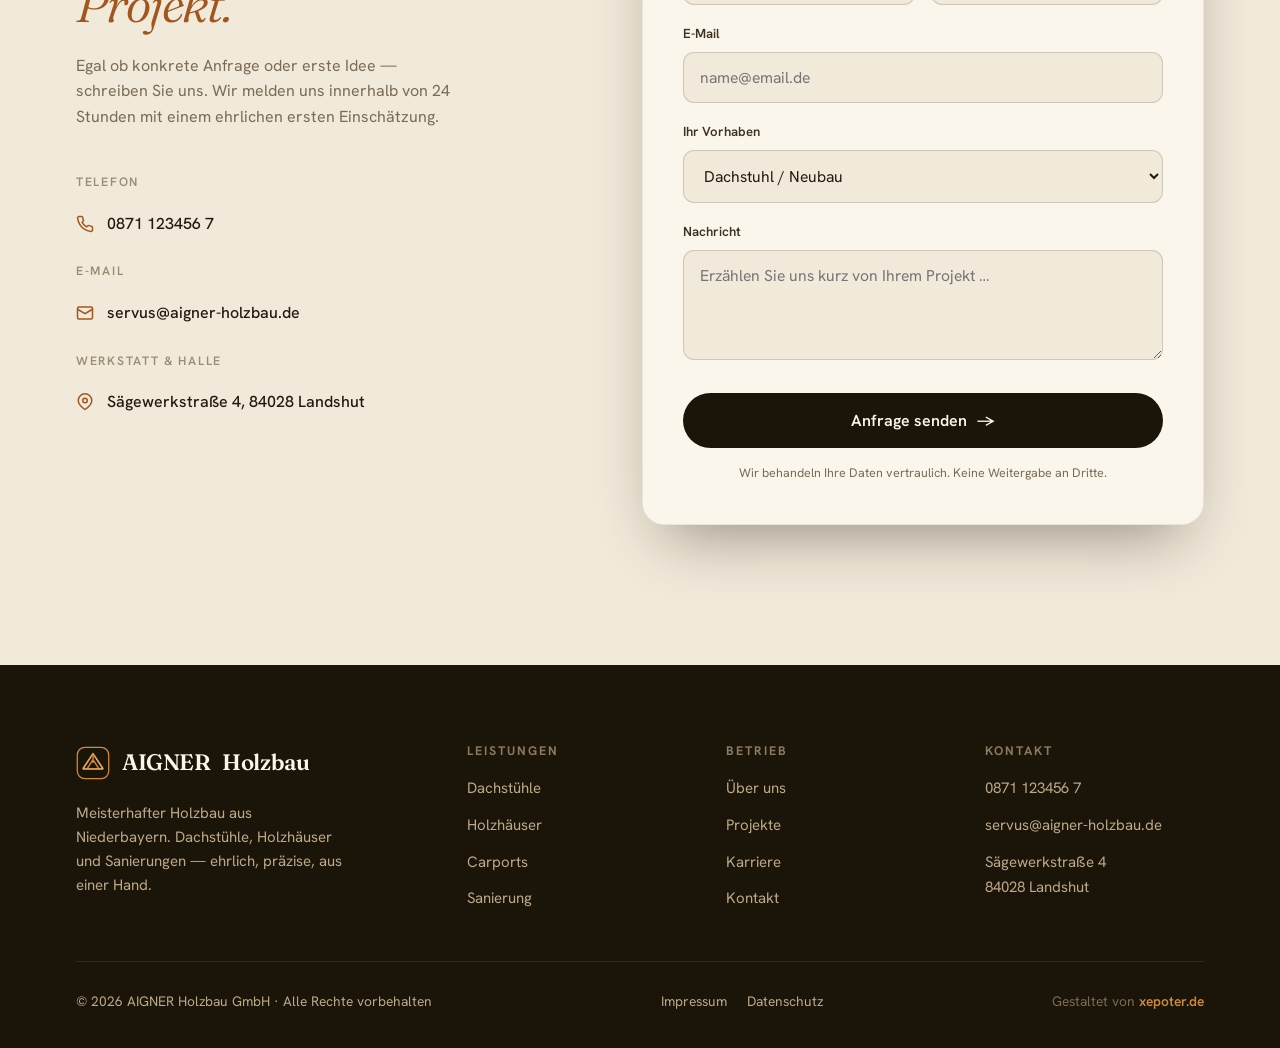
==== commit b83b91fd: "Schrift zurück auf Fraunces + Hanken Grotesk Co-Authored-By: Claude Opus 4.8 <noreply@anthropic.com>" ====
--- a/index.html
+++ b/index.html
@@ -7,7 +7,7 @@
 <meta name="description" content="AIGNER Holzbau – Meisterbetrieb für Dachstühle, Holzhäuser, Carports und Innenausbau aus Niederbayern. Holzbau, der bleibt." />
 <link rel="preconnect" href="https://fonts.googleapis.com">
 <link rel="preconnect" href="https://fonts.gstatic.com" crossorigin>
-<link href="https://fonts.googleapis.com/css2?family=Instrument+Sans:ital,wght@0,400..700;1,400..600&family=Newsreader:ital,opsz,wght@0,6..72,200..800;1,6..72,300..600&display=swap" rel="stylesheet">
+<link href="https://fonts.googleapis.com/css2?family=Fraunces:ital,opsz,wght@0,9..144,300..900;1,9..144,300..600&family=Hanken+Grotesk:wght@400;500;600;700&display=swap" rel="stylesheet">
 <style>
 /* ============ TOKENS ============ */
 :root{
@@ -28,8 +28,8 @@
   --shadow:0 30px 60px -24px rgba(27,20,9,.45);
   --maxw:1240px;
   --ease:cubic-bezier(.2,.7,.2,1);
-  --serif:"Newsreader",Georgia,serif;
-  --sans:"Instrument Sans",-apple-system,system-ui,sans-serif;
+  --serif:"Fraunces",Georgia,serif;
+  --sans:"Hanken Grotesk",-apple-system,system-ui,sans-serif;
 }
 *{margin:0;padding:0;box-sizing:border-box}
 html{scroll-behavior:smooth;-webkit-text-size-adjust:100%}
@@ -446,7 +446,7 @@
             <!-- dimension line -->
             <path d="M40 330 L360 330" stroke="#8a6a3a" stroke-width="1" stroke-dasharray="4 4"/>
             <path d="M40 324 L40 336 M360 324 L360 336" stroke="#8a6a3a" stroke-width="1"/>
-            <text x="200" y="324" fill="#bca27a" font-size="13" font-family="Instrument Sans" text-anchor="middle" stroke="none">11,40 m</text>
+            <text x="200" y="324" fill="#bca27a" font-size="13" font-family="Hanken Grotesk" text-anchor="middle" stroke="none">11,40 m</text>
           </svg>
           <div class="caption"><span>Konstruktion · KVH / BSH</span><span>Maßstab 1:50</span></div>
         </div>
@@ -636,7 +636,7 @@
           <defs><path id="cir" d="M60,60 m-44,0 a44,44 0 1,1 88,0 a44,44 0 1,1 -88,0"/></defs>
           <circle cx="60" cy="60" r="58" fill="none" stroke="currentColor" stroke-width="1"/>
           <circle cx="60" cy="60" r="44" fill="none" stroke="currentColor" stroke-width="1"/>
-          <text font-family="Instrument Sans" font-size="9.5" font-weight="700" letter-spacing="3" fill="currentColor"><textPath href="#cir" startOffset="0%">· MEISTERBETRIEB · SEIT 1989 · NIEDERBAYERN </textPath></text>
+          <text font-family="Hanken Grotesk" font-size="9.5" font-weight="700" letter-spacing="3" fill="currentColor"><textPath href="#cir" startOffset="0%">· MEISTERBETRIEB · SEIT 1989 · NIEDERBAYERN </textPath></text>
           <path d="M48 60 L57 69 L74 50" stroke="currentColor" stroke-width="2.5" fill="none" stroke-linecap="round" stroke-linejoin="round"/>
         </svg>
       </div>
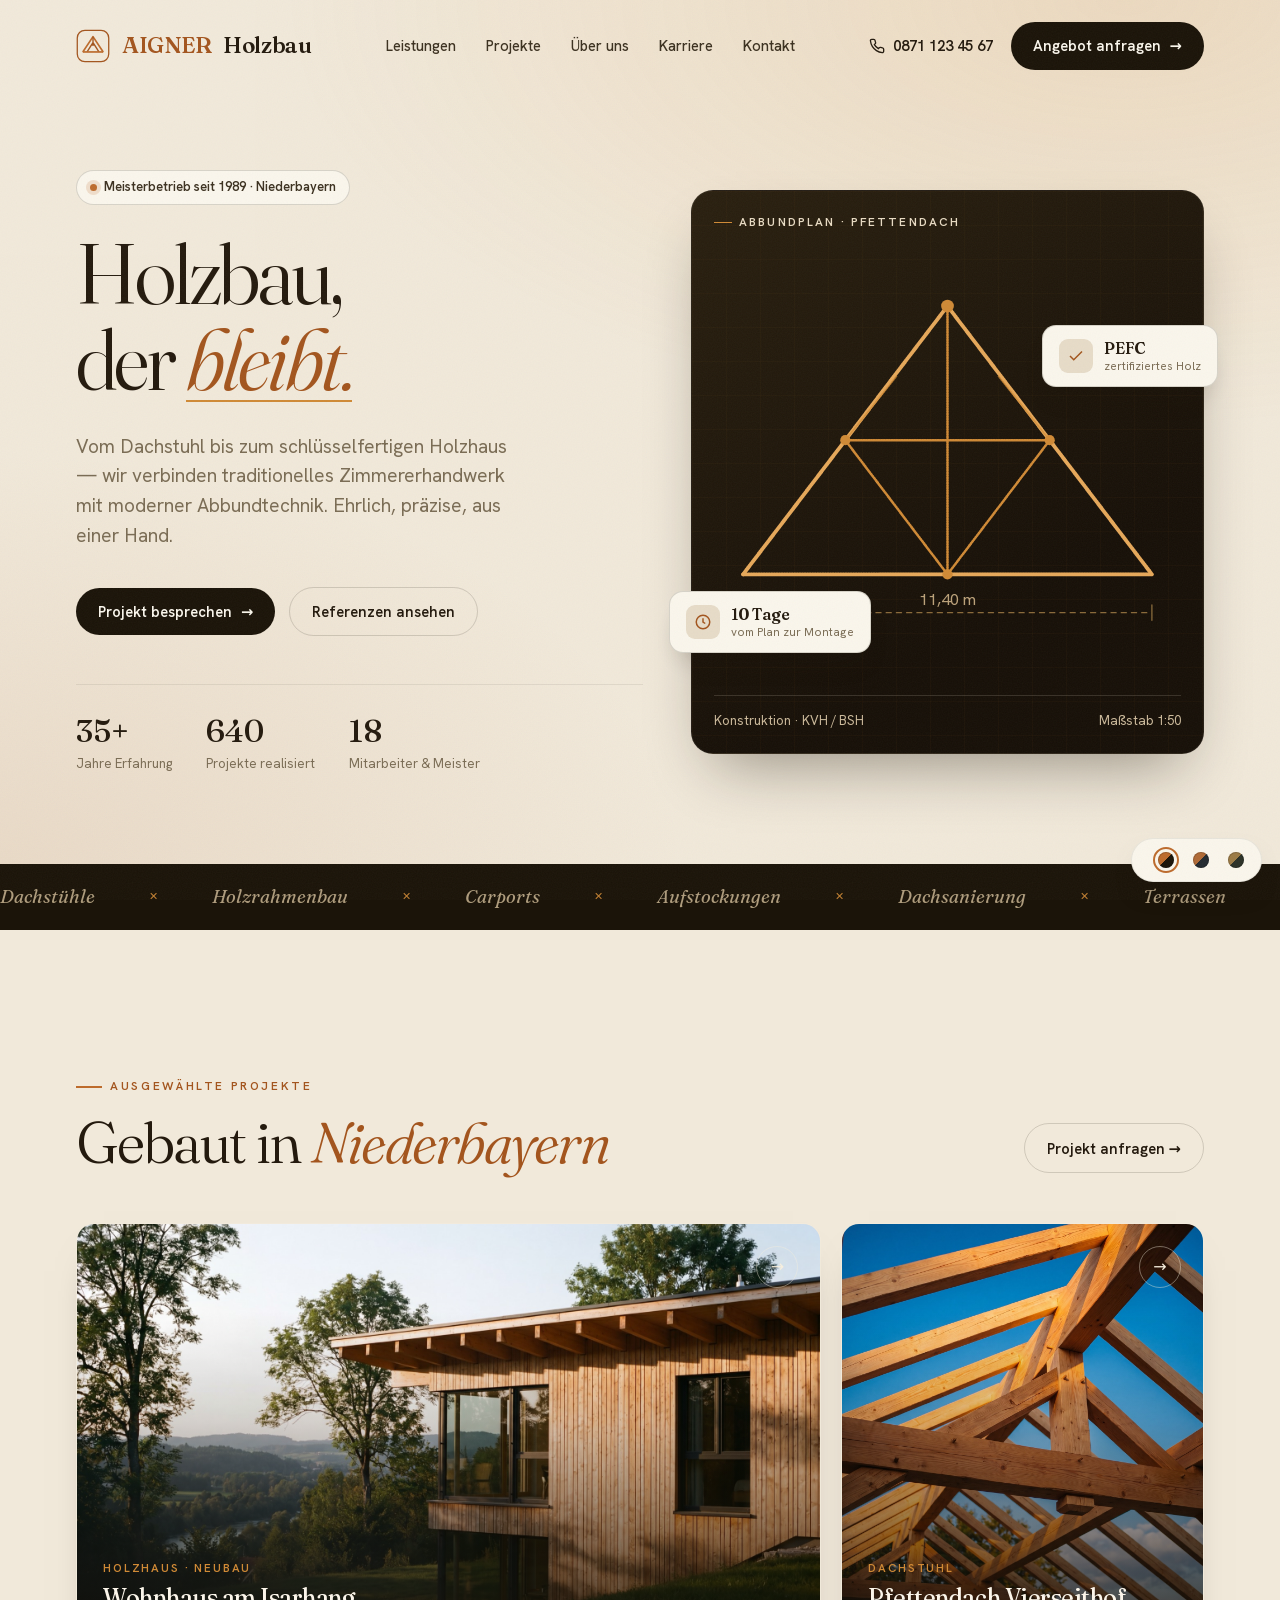
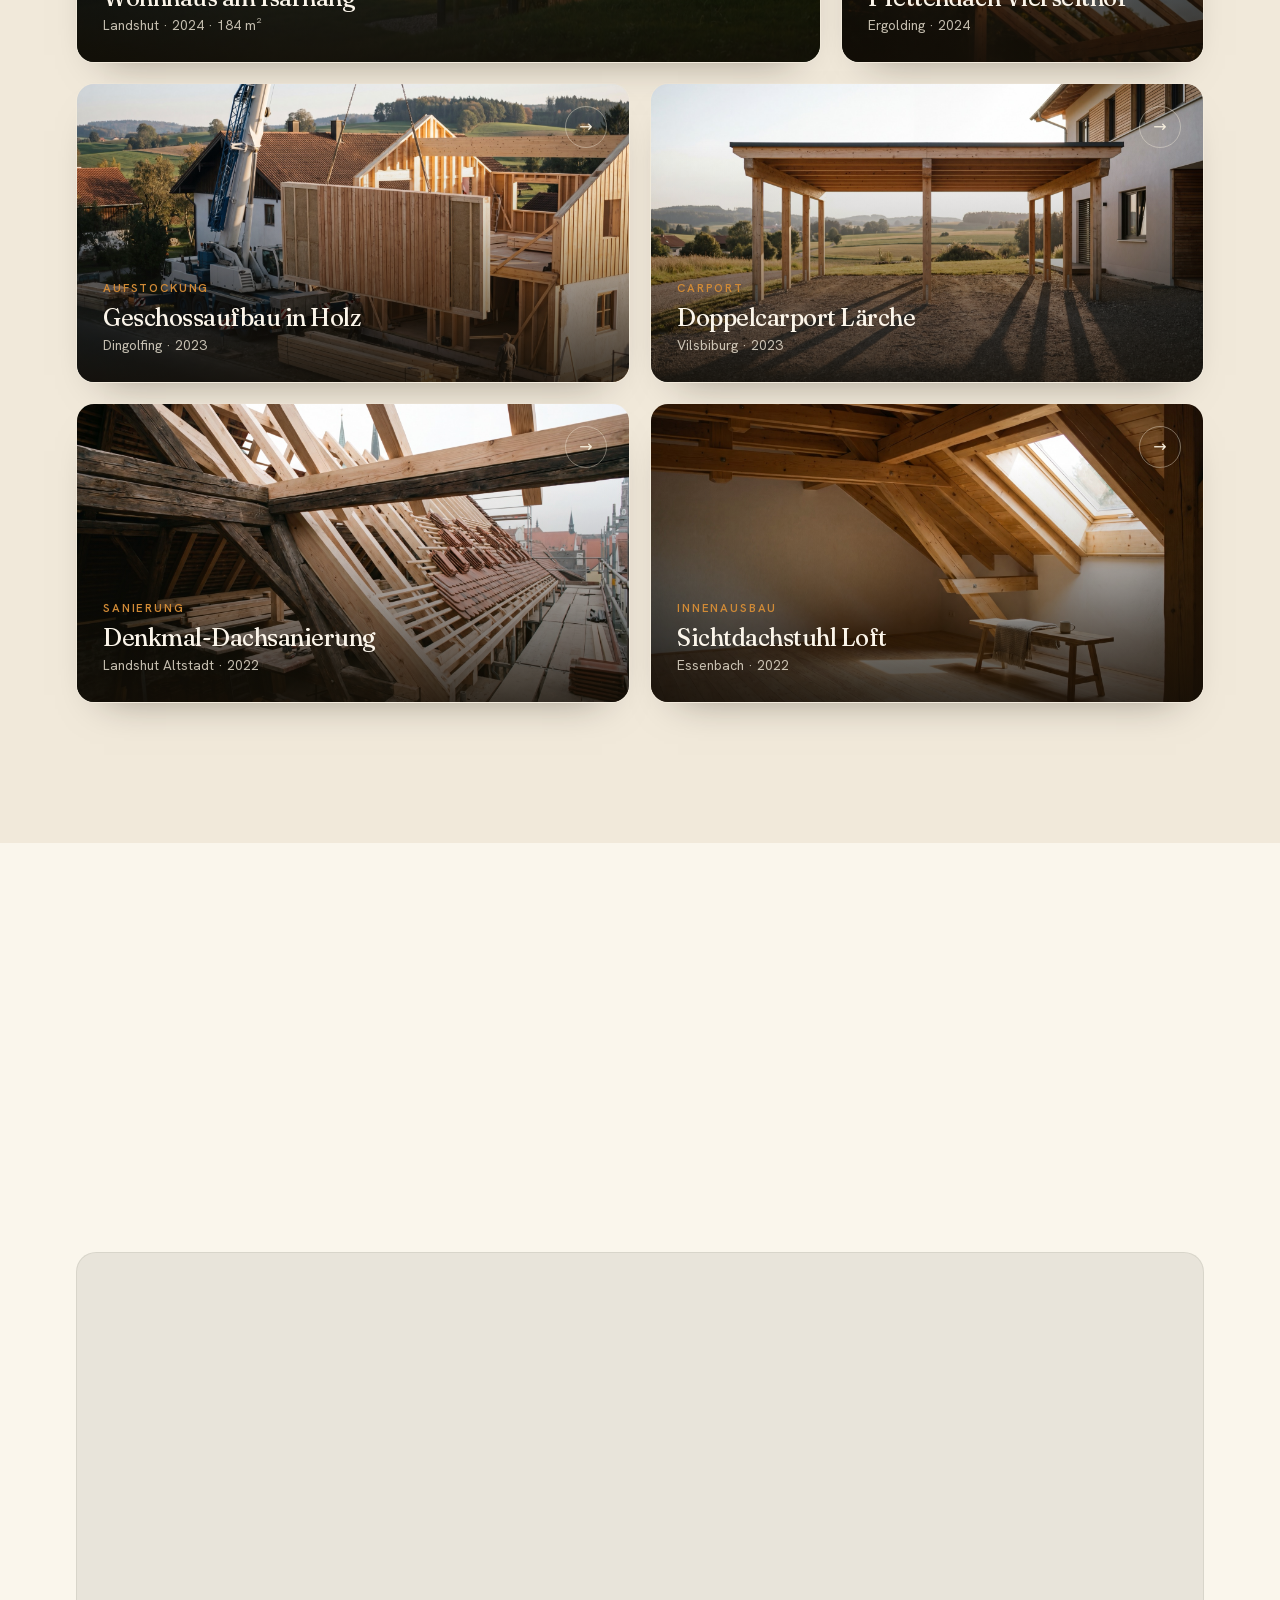
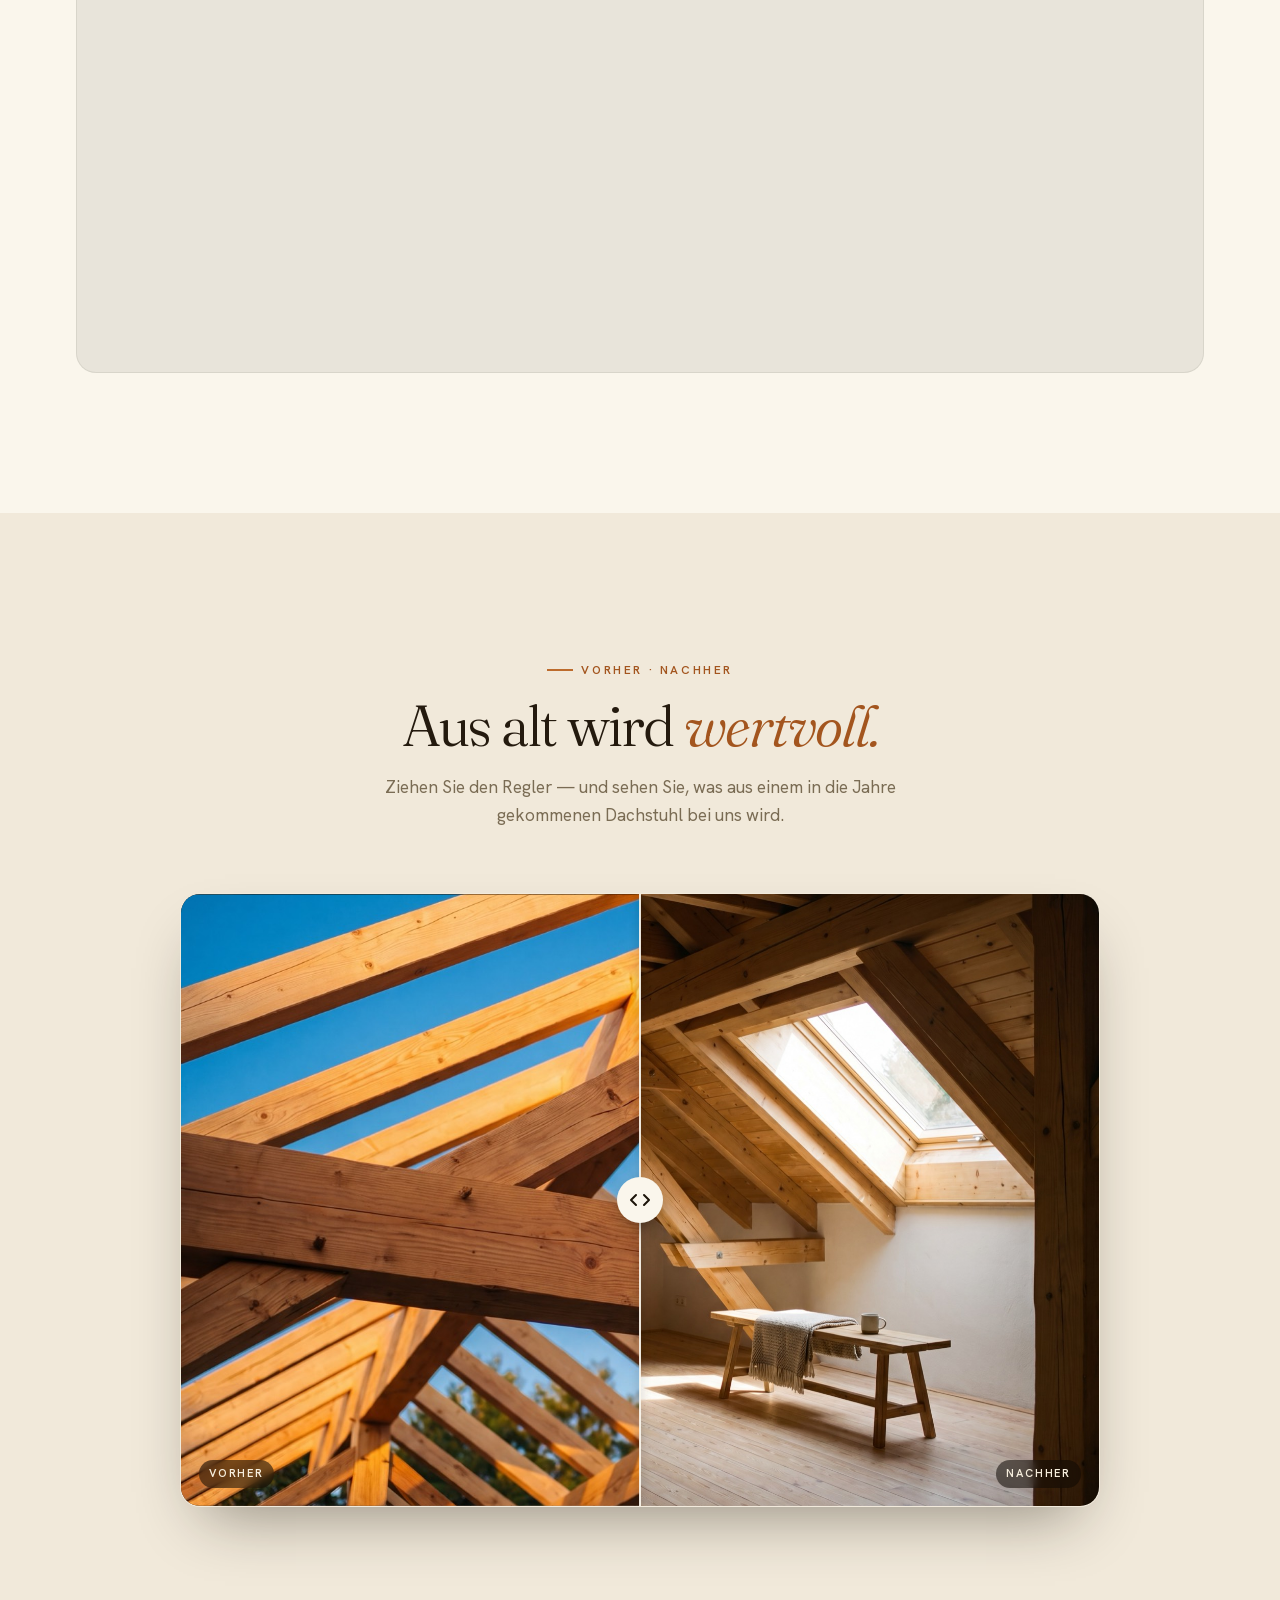
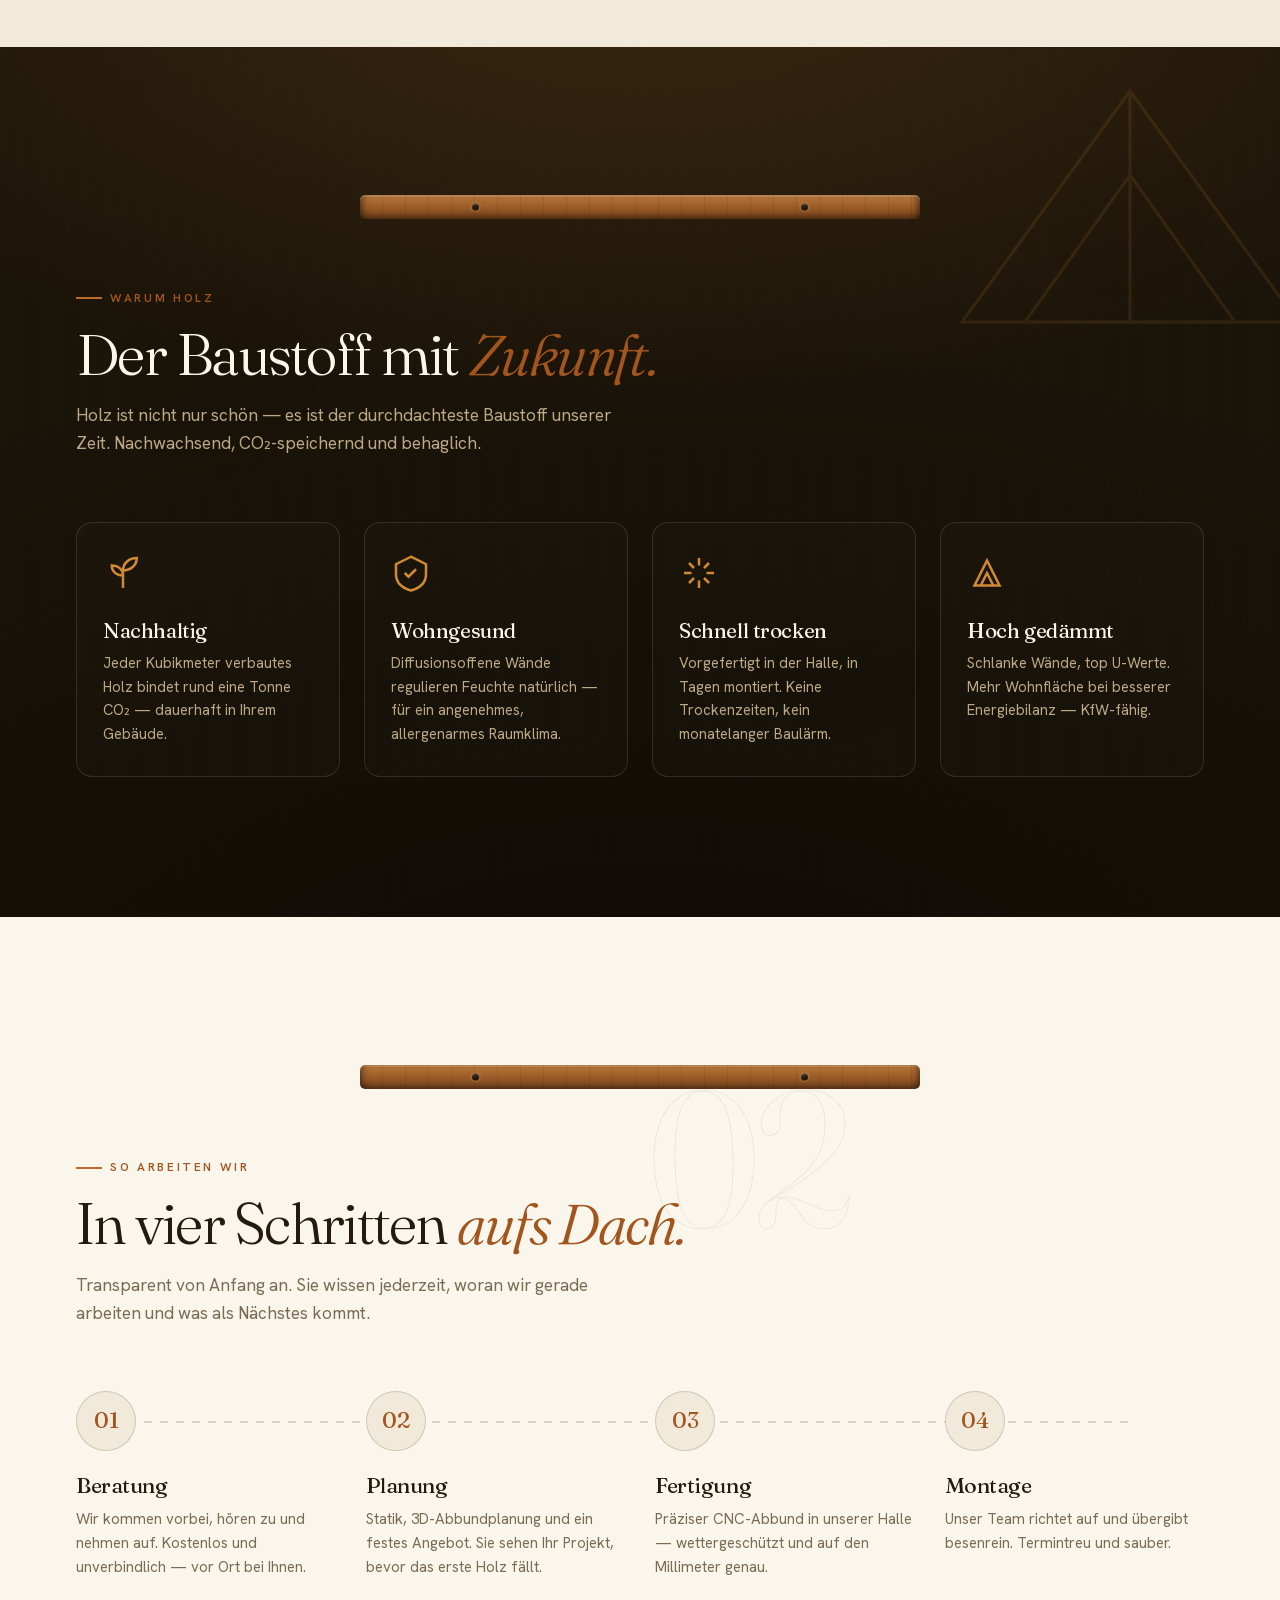
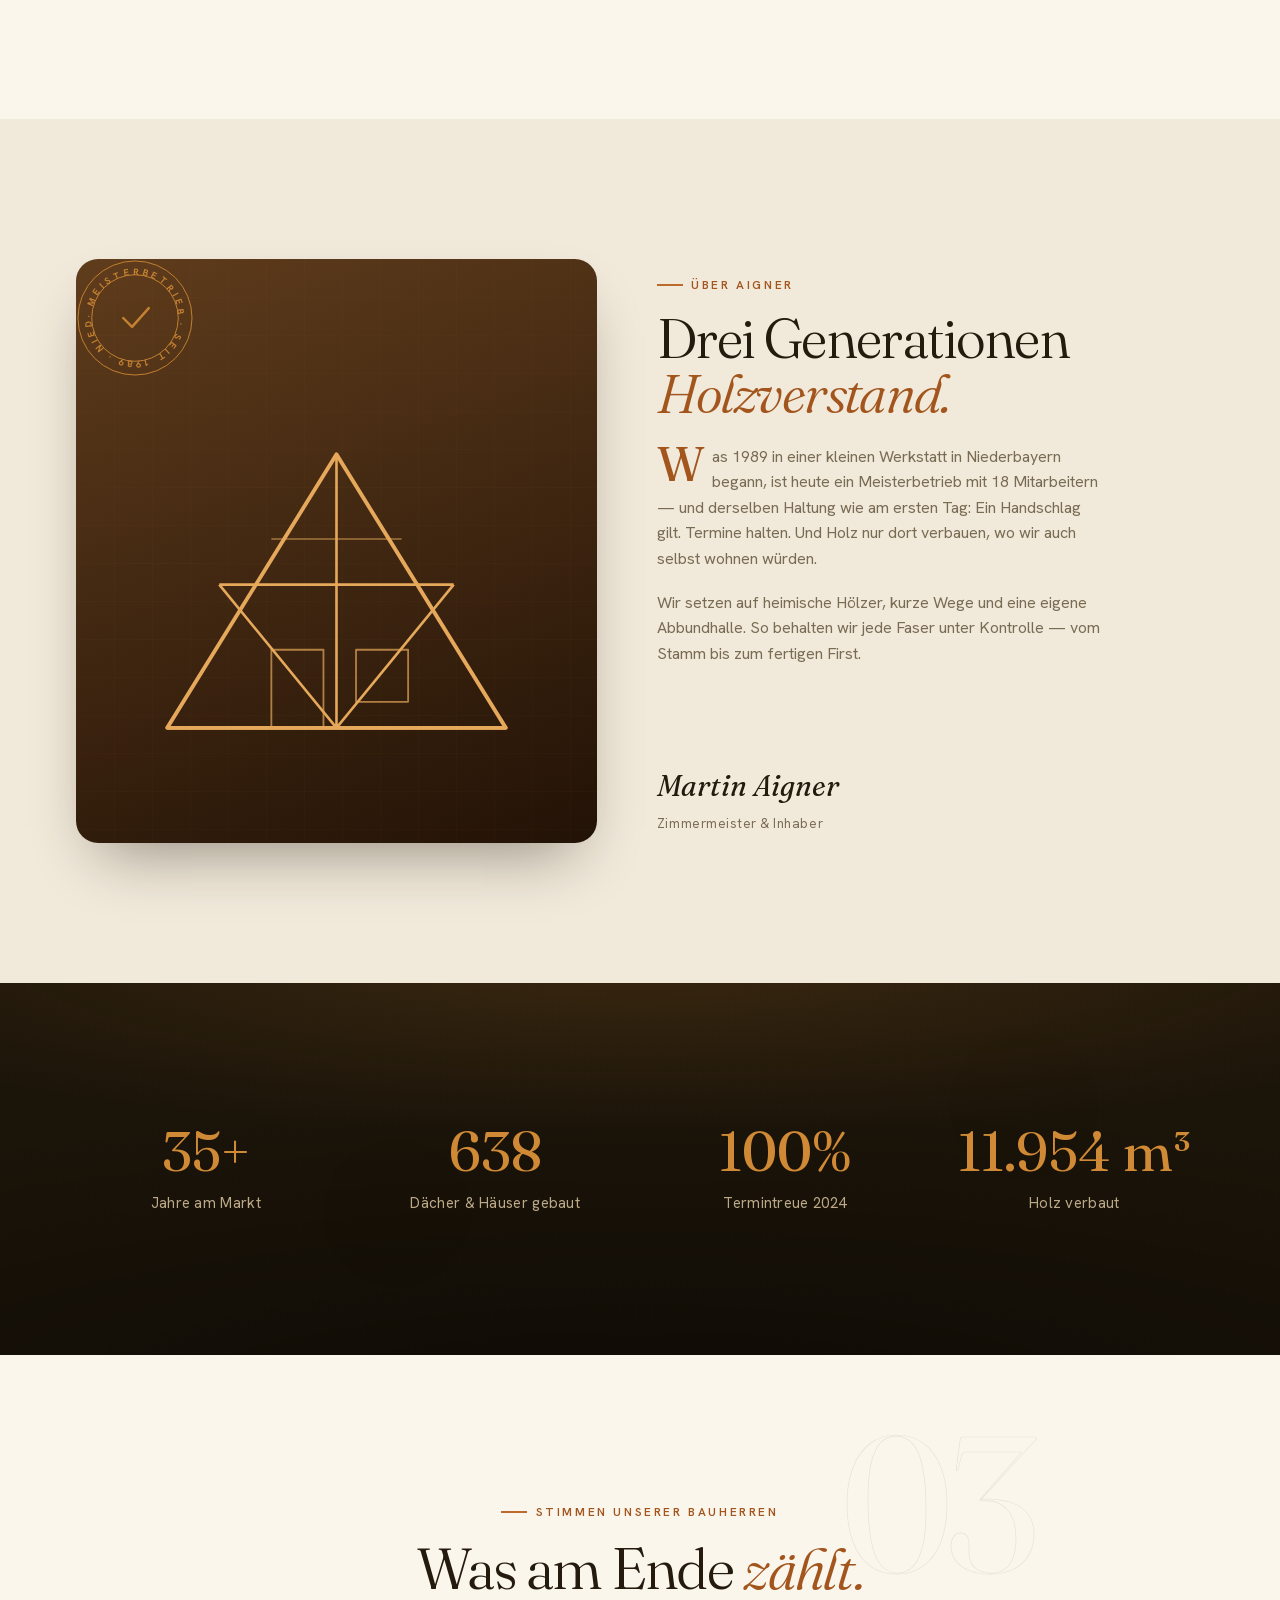
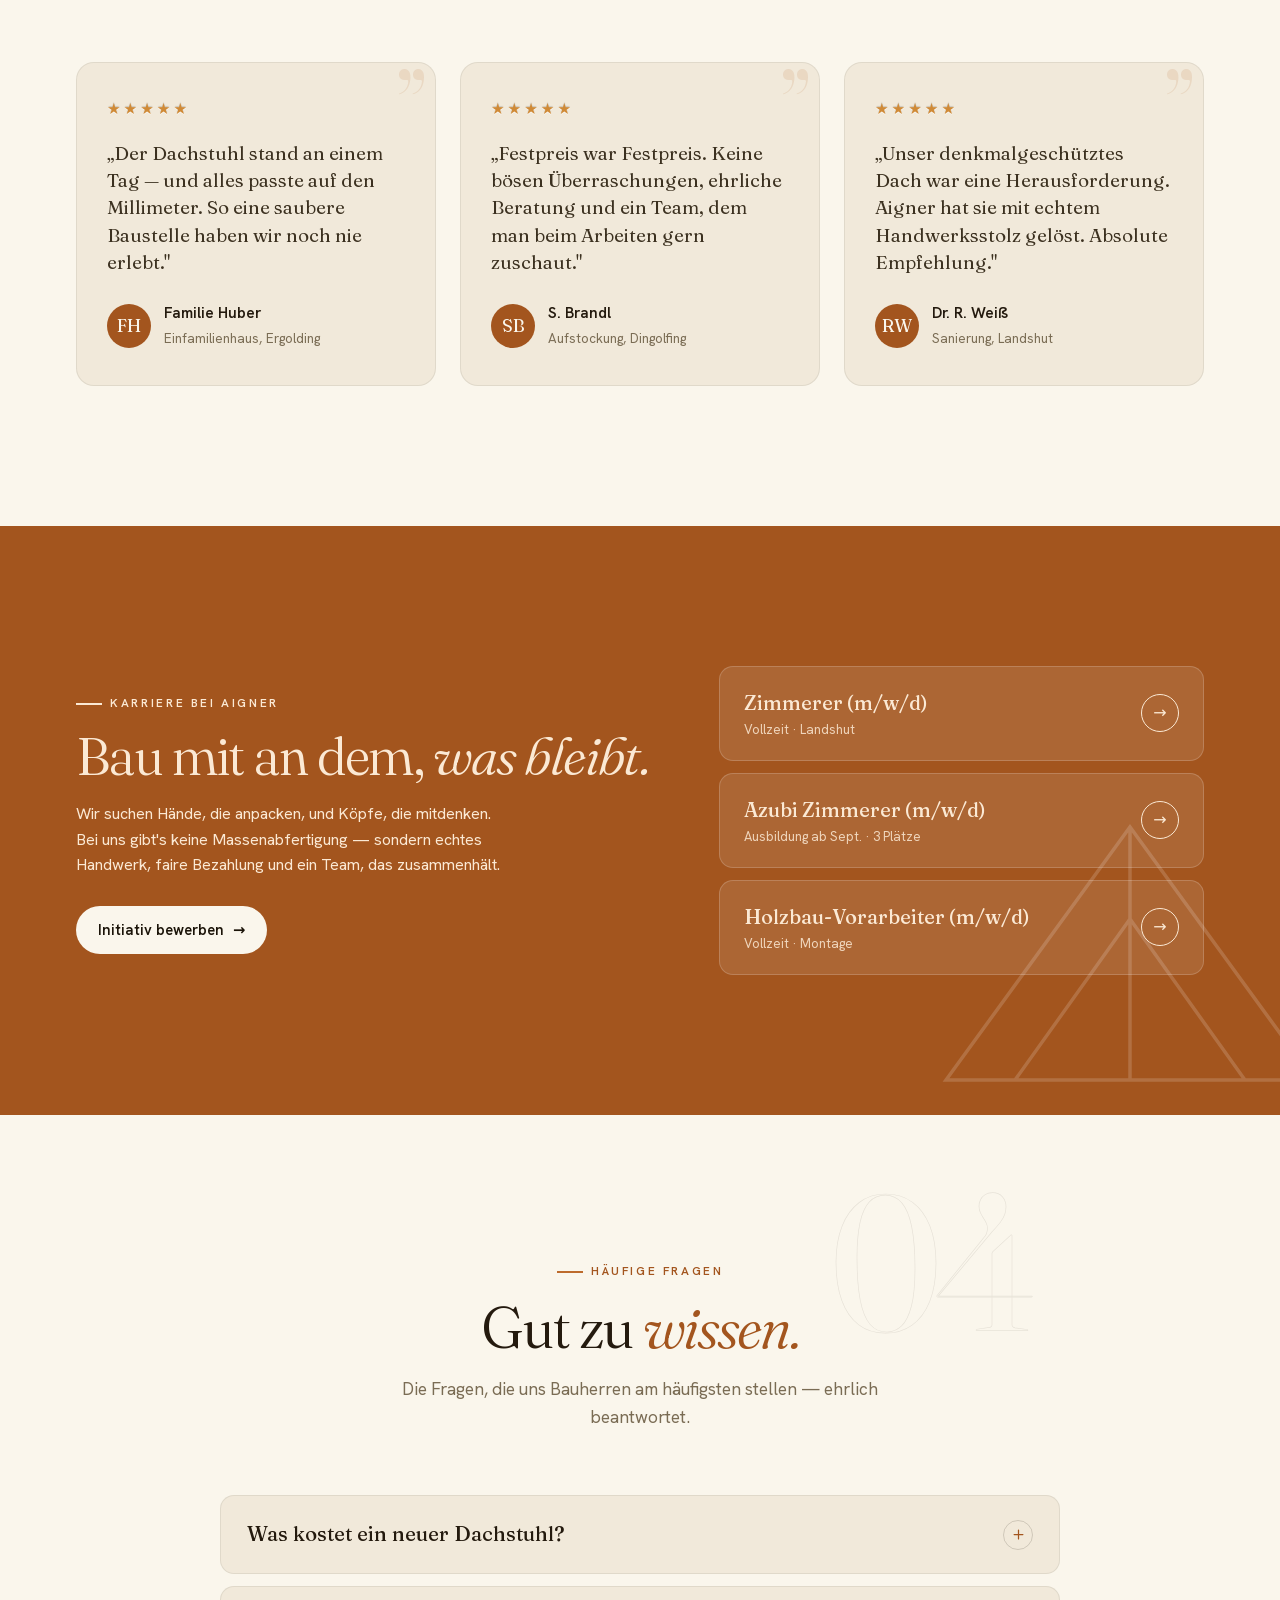
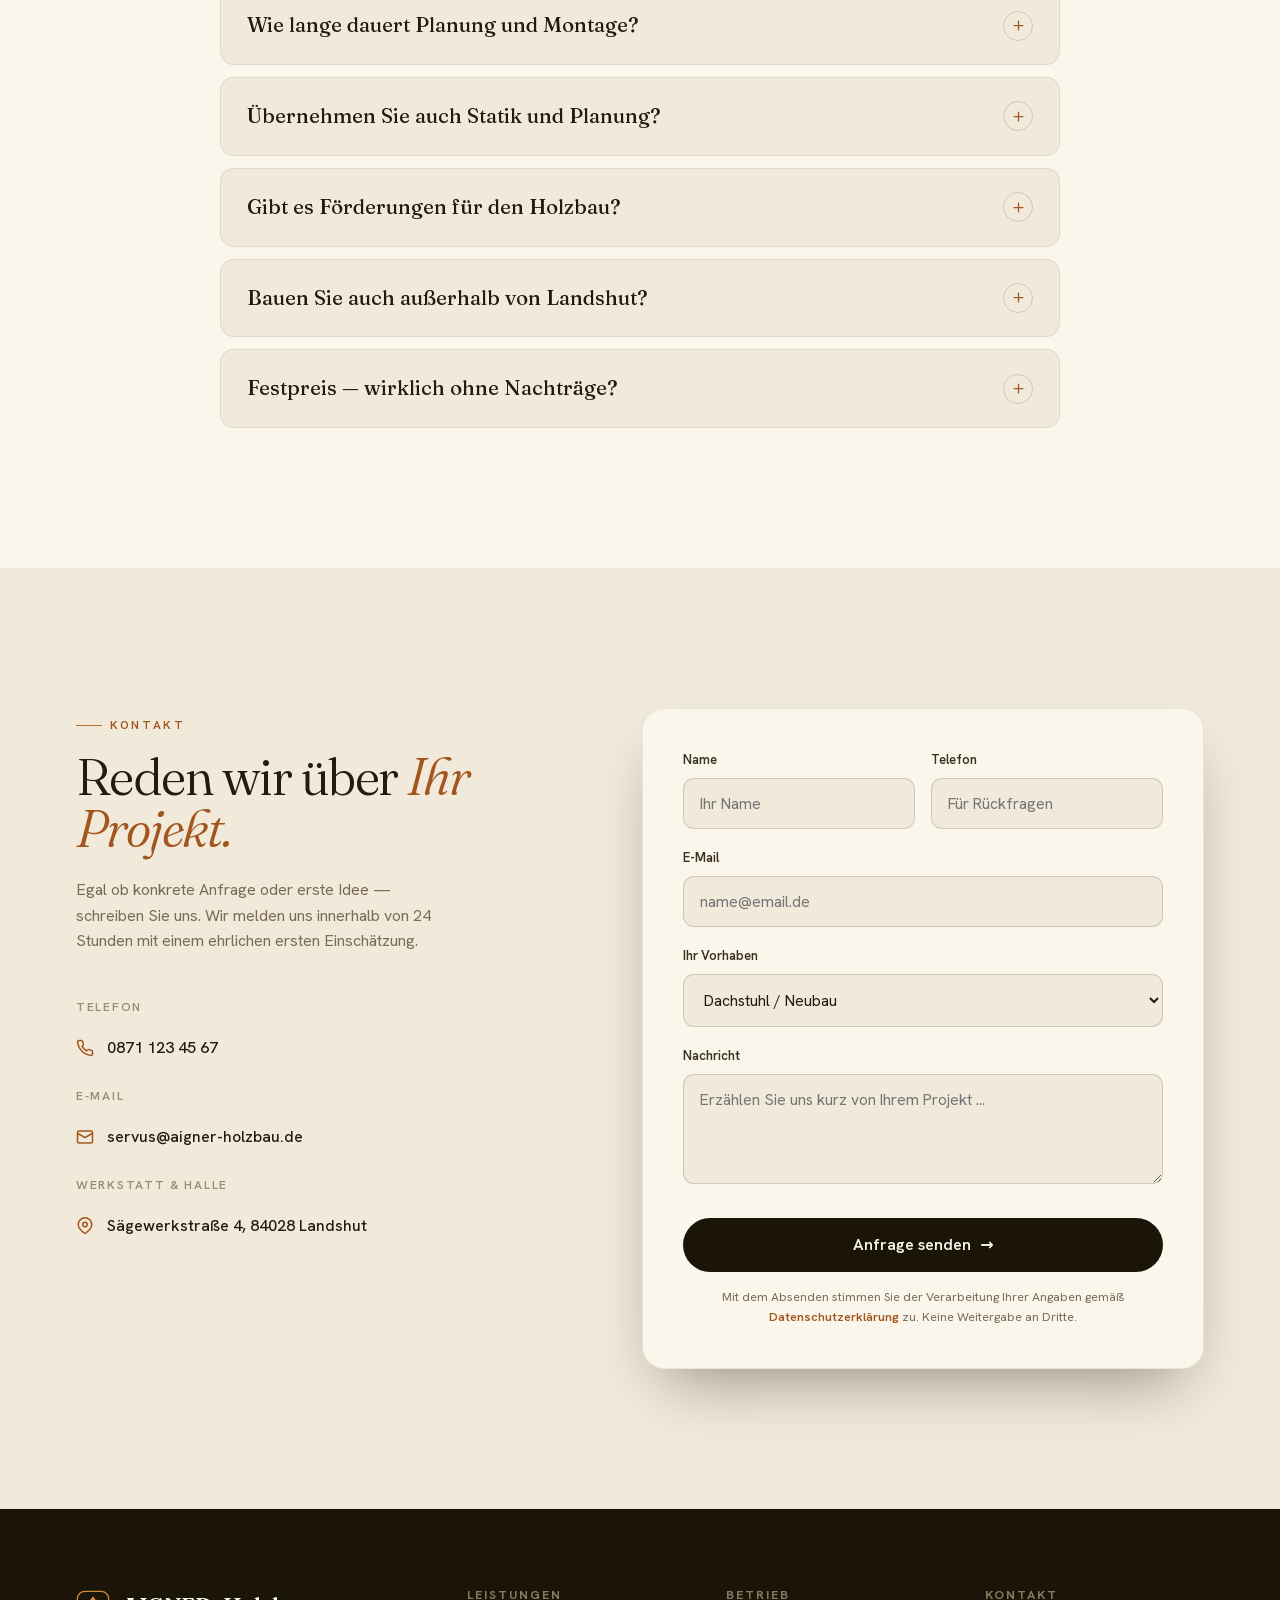
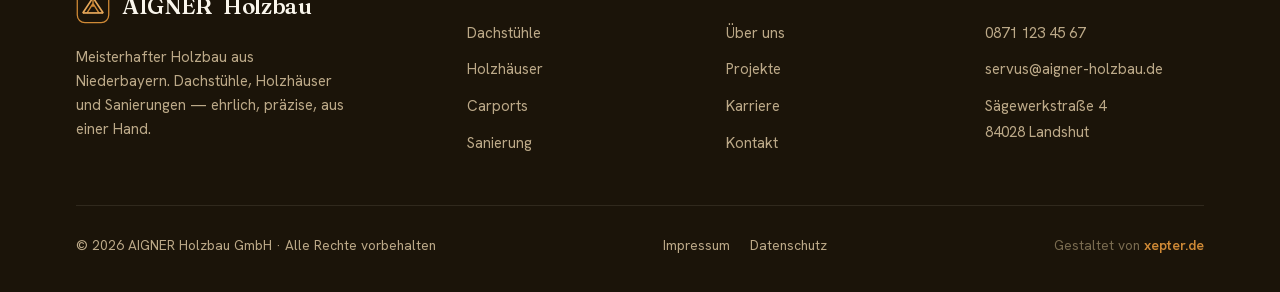
==== commit ef7d59fd: "Vollausbau: Projektseiten, Farbwelt-System & Premium-Effekte - Rechtliches: Impressum + Datenschutz," ====
--- a/index.html
+++ b/index.html
@@ -5,9 +5,33 @@
 <meta name="viewport" content="width=device-width, initial-scale=1.0" />
 <title>AIGNER Holzbau — Meisterhafter Holzbau aus Niederbayern</title>
 <meta name="description" content="AIGNER Holzbau – Meisterbetrieb für Dachstühle, Holzhäuser, Carports und Innenausbau aus Niederbayern. Holzbau, der bleibt." />
-<link rel="preconnect" href="https://fonts.googleapis.com">
-<link rel="preconnect" href="https://fonts.gstatic.com" crossorigin>
-<link href="https://fonts.googleapis.com/css2?family=Fraunces:ital,opsz,wght@0,9..144,300..900;1,9..144,300..600&family=Hanken+Grotesk:wght@400;500;600;700&display=swap" rel="stylesheet">
+<link rel="canonical" href="https://aigner-holzbau.de/" />
+<meta name="theme-color" content="#1b1409" />
+<meta name="author" content="AIGNER Holzbau GmbH" />
+<script>(function(){try{var t=localStorage.getItem('aigner-theme');if(t&&t!=='holz')document.documentElement.dataset.theme=t;}catch(e){}})();</script>
+
+<!-- Favicon -->
+<link rel="icon" href="favicon.svg" type="image/svg+xml" />
+<link rel="apple-touch-icon" href="favicon.svg" />
+
+<!-- Open Graph / Social -->
+<meta property="og:type" content="website" />
+<meta property="og:locale" content="de_DE" />
+<meta property="og:site_name" content="AIGNER Holzbau" />
+<meta property="og:title" content="AIGNER Holzbau — Holzbau, der bleibt." />
+<meta property="og:description" content="Meisterbetrieb aus Niederbayern für Dachstühle, Holzhäuser, Carports & Sanierung. Ehrlich, präzise, aus einer Hand." />
+<meta property="og:url" content="https://aigner-holzbau.de/" />
+<meta property="og:image" content="https://aigner-holzbau.de/assets/wohnhaus-isarhang.jpg" />
+<meta property="og:image:alt" content="Holzhaus-Neubau am Isarhang von AIGNER Holzbau" />
+<meta name="twitter:card" content="summary_large_image" />
+<meta name="twitter:title" content="AIGNER Holzbau — Holzbau, der bleibt." />
+<meta name="twitter:description" content="Meisterbetrieb aus Niederbayern für Dachstühle, Holzhäuser, Carports & Sanierung." />
+<meta name="twitter:image" content="https://aigner-holzbau.de/assets/wohnhaus-isarhang.jpg" />
+
+<!-- Lokale Schriften (DSGVO-konform, keine externen Requests) -->
+<link rel="preload" href="assets/fonts/fraunces-latin.woff2" as="font" type="font/woff2" crossorigin>
+<link rel="preload" href="assets/fonts/hanken-latin.woff2" as="font" type="font/woff2" crossorigin>
+<link rel="stylesheet" href="fonts.css">
 <style>
 /* ============ TOKENS ============ */
 :root{
@@ -30,6 +54,34 @@
   --ease:cubic-bezier(.2,.7,.2,1);
   --serif:"Fraunces",Georgia,serif;
   --sans:"Hanken Grotesk",-apple-system,system-ui,sans-serif;
+  /* semantische Flächen-Tokens (für Farbwelten) */
+  --on-dark:#ece0cc;          /* Text auf dunklem Band */
+  --on-dark-soft:#bca988;     /* gedämpfter Text auf dunkel */
+  --career-bg:var(--wood-2);  /* Karriere-Band */
+  --on-career:#fbe9d4;        /* Text auf Karriere-Band */
+  --glow:208,138,54;          /* Akzent-RGB für Licht/Atmosphäre */
+}
+
+/* ============ FARBWELTEN (data-theme) ============ */
+html[data-theme="schiefer"]{
+  --bone:#e8ebee;--bone-2:#dadfe4;--cream:#f3f5f7;
+  --espresso:#222a30;--bark:#2c353c;--ink:#222a30;--ink-2:#3a444c;
+  --muted:#6a7680;--muted-2:#8b959d;
+  --wood:#b06a36;--wood-2:#965421;--ember:#cc8847;
+  --line:rgba(34,42,48,.18);--line-soft:rgba(34,42,48,.09);
+  --shadow:0 30px 60px -24px rgba(20,28,34,.5);
+  --on-dark:#e2e7eb;--on-dark-soft:#aab4bc;
+  --career-bg:#965421;--on-career:#f3e7da;--glow:204,136,71;
+}
+html[data-theme="kalk"]{
+  --bone:#edefe8;--bone-2:#e1e5da;--cream:#f6f7f1;
+  --espresso:#2b3127;--bark:#353c30;--ink:#2a3026;--ink-2:#454c3e;
+  --muted:#6f7565;--muted-2:#8d9282;
+  --wood:#9c7b46;--wood-2:#7d6133;--ember:#b59a5d;
+  --line:rgba(43,49,39,.18);--line-soft:rgba(43,49,39,.08);
+  --shadow:0 30px 60px -24px rgba(28,33,24,.42);
+  --on-dark:#e6e8dd;--on-dark-soft:#b2b6a4;
+  --career-bg:#7d6133;--on-career:#f1ece0;--glow:181,154,93;
 }
 *{margin:0;padding:0;box-sizing:border-box}
 html{scroll-behavior:smooth;-webkit-text-size-adjust:100%}
@@ -47,6 +99,10 @@
 img{display:block;max-width:100%}
 a{color:inherit;text-decoration:none}
 h1,h2,h3,h4{font-family:var(--serif);font-weight:400;line-height:1.02;letter-spacing:-.02em}
+:focus-visible{outline:2px solid var(--wood);outline-offset:3px;border-radius:3px}
+.field input:focus-visible,.field select:focus-visible,.field textarea:focus-visible{outline:none}
+.skip{position:fixed;left:12px;top:-80px;z-index:200;background:var(--espresso);color:var(--cream);padding:12px 20px;border-radius:10px;font-weight:600;font-size:.92rem;transition:top .25s var(--ease)}
+.skip:focus{top:12px}
 
 /* grain overlay */
 body::before{
@@ -90,7 +146,7 @@
 .btn .arr{transition:transform .3s var(--ease)}
 .btn:hover .arr{transform:translateX(4px)}
 .nav-cta{display:flex;align-items:center;gap:18px}
-.nav-cta .tel{font-weight:600;font-size:.92rem;display:flex;align-items:center;gap:.5em}
+.nav-cta .tel{font-weight:600;font-size:.92rem;display:flex;align-items:center;gap:.5em;white-space:nowrap}
 .burger{display:none;flex-direction:column;gap:5px;background:none;border:none;cursor:pointer;padding:8px}
 .burger span{width:26px;height:2px;background:var(--ink);transition:.3s var(--ease)}
 
@@ -153,9 +209,8 @@
 @keyframes float{0%,100%{transform:translateY(0)}50%{transform:translateY(-10px)}}
 
 /* ============ MARQUEE ============ */
-.marquee{background:var(--espresso);color:#d8c8aa;padding:18px 0;overflow:hidden;white-space:nowrap}
+.marquee{background:var(--espresso);color:var(--on-dark-soft);padding:18px 0;overflow:hidden;white-space:nowrap}
 .marquee-track{display:inline-flex;gap:54px;animation:scroll 26s linear infinite;will-change:transform}
-.marquee:hover .marquee-track{animation-play-state:paused}
 .marquee span{font-family:var(--serif);font-style:italic;font-size:1.15rem;display:inline-flex;align-items:center;gap:54px;opacity:.92}
 .marquee span::after{content:"✕";font-style:normal;color:var(--ember);font-size:.7rem}
 @keyframes scroll{to{transform:translateX(-50%)}}
@@ -214,16 +269,16 @@
 .proj .woodlines{display:none}
 
 /* ============ WHY WOOD (dark band) ============ */
-.why{background:var(--espresso);color:#ece0cc;overflow:hidden}
+.why{background:var(--espresso);color:var(--on-dark);overflow:hidden}
 .why .wrap{position:relative;z-index:2}
 .why .sec-head h2{color:var(--cream)}
-.why .sec-head p{color:#bca988}
+.why .sec-head p{color:var(--on-dark-soft)}
 .why-grid{display:grid;grid-template-columns:repeat(4,1fr);gap:24px;margin-top:20px}
 .why-card{border:1px solid rgba(236,224,204,.13);border-radius:16px;padding:30px 26px;transition:.4s var(--ease);background:rgba(255,255,255,.015)}
 .why-card:hover{background:rgba(208,138,54,.08);border-color:rgba(208,138,54,.4);transform:translateY(-5px)}
 .why-card .ic{width:40px;height:40px;color:var(--ember);margin-bottom:20px}
 .why-card h3{color:var(--cream);font-size:1.3rem;margin-bottom:10px;font-weight:440}
-.why-card p{color:#b6a586;font-size:.92rem}
+.why-card p{color:var(--on-dark-soft);font-size:.92rem}
 .why-deco{position:absolute;right:-60px;top:-40px;width:420px;opacity:.12;z-index:0;color:var(--ember)}
 
 /* ============ PROCESS ============ */
@@ -254,10 +309,11 @@
 .about-list svg{color:var(--wood-2);flex:0 0 auto}
 
 /* ============ STATS STRIP ============ */
-.stats{background:var(--espresso);color:var(--cream)}
+.stats{background:var(--espresso);color:var(--cream);position:relative;overflow:hidden}
+.stats>.wrap{position:relative;z-index:2}
 .stats-grid{display:grid;grid-template-columns:repeat(4,1fr);gap:30px;text-align:center}
 .stat .n{font-family:var(--serif);font-size:clamp(2.4rem,4.4vw,3.5rem);font-weight:400;line-height:1;color:var(--ember);white-space:nowrap}
-.stat .l{color:#c2b094;margin-top:12px;font-size:.94rem;letter-spacing:.02em}
+.stat .l{color:var(--on-dark-soft);margin-top:12px;font-size:.94rem;letter-spacing:.02em}
 
 /* ============ TESTIMONIALS ============ */
 .testi{background:var(--cream)}
@@ -272,14 +328,14 @@
 .quote .who span{font-size:.84rem;color:var(--muted)}
 
 /* ============ CAREER ============ */
-.career{background:var(--wood-2);color:var(--cream);position:relative;overflow:hidden}
+.career{background:var(--career-bg);color:var(--on-career);position:relative;overflow:hidden}
 .career .wrap{position:relative;z-index:2}
 .career-grid{display:grid;grid-template-columns:1.1fr .9fr;gap:50px;align-items:center}
-.career .eyebrow{color:#ffe6c8}
-.career .eyebrow::before{background:#ffe6c8}
-.career h2{font-size:clamp(2rem,4.4vw,3.3rem);font-weight:330;letter-spacing:-.03em;margin:16px 0 18px;color:var(--cream)}
+.career .eyebrow{color:var(--on-career)}
+.career .eyebrow::before{background:var(--on-career)}
+.career h2{font-size:clamp(2rem,4.4vw,3.3rem);font-weight:330;letter-spacing:-.03em;margin:16px 0 18px;color:var(--on-career)}
 .career h2 em{font-style:italic}
-.career p{color:#fbe9d4;max-width:48ch;margin-bottom:28px}
+.career p{color:var(--on-career);max-width:48ch;margin-bottom:28px}
 .jobs{display:flex;flex-direction:column;gap:12px}
 .job{display:flex;justify-content:space-between;align-items:center;gap:20px;background:rgba(255,255,255,.1);border:1px solid rgba(255,255,255,.18);border-radius:14px;padding:20px 24px;transition:.35s var(--ease)}
 .job:hover{background:var(--cream);color:var(--espresso);transform:translateX(6px)}
@@ -313,7 +369,7 @@
 .form .fine{font-size:.78rem;color:var(--muted);margin-top:16px;text-align:center}
 
 /* ============ FOOTER ============ */
-footer{background:var(--espresso);color:#bca988;padding:80px 0 36px}
+footer{background:var(--espresso);color:var(--on-dark-soft);padding:80px 0 36px}
 .foot-grid{display:grid;grid-template-columns:1.6fr 1fr 1fr 1fr;gap:40px;padding-bottom:50px;border-bottom:1px solid rgba(236,224,204,.1)}
 .foot-brand .brand{color:var(--cream);margin-bottom:20px}
 .foot-brand p{max-width:34ch;font-size:.94rem}
@@ -335,6 +391,127 @@
 .hero .a1{animation-delay:.1s}.hero .a2{animation-delay:.24s}.hero .a3{animation-delay:.38s}.hero .a4{animation-delay:.52s}.hero .a5{animation-delay:.66s}
 .hero-right{opacity:0;transform:translateY(26px) scale(.97);animation:rise .95s var(--ease) .3s forwards}
 @keyframes rise{to{opacity:1;transform:none}}
+
+/* ============ BEFORE / AFTER SLIDER ============ */
+.beforeafter{background:var(--bone)}
+.ba{position:relative;max-width:920px;margin:0 auto;border-radius:20px;overflow:hidden;aspect-ratio:3/2;
+  --pos:50%;user-select:none;touch-action:none;cursor:ew-resize;box-shadow:var(--shadow);border:1px solid rgba(255,255,255,.05)}
+.ba img{position:absolute;inset:0;width:100%;height:100%;object-fit:cover;pointer-events:none;display:block}
+.ba-before{clip-path:inset(0 calc(100% - var(--pos)) 0 0)}
+.ba-tag{position:absolute;bottom:18px;z-index:3;font-size:.7rem;letter-spacing:.16em;text-transform:uppercase;font-weight:600;
+  color:#f6eedd;background:rgba(15,10,4,.55);padding:.45em .9em;border-radius:100px;backdrop-filter:blur(5px)}
+.ba-tag.before{left:18px}.ba-tag.after{right:18px}
+.ba-handle{position:absolute;top:0;bottom:0;left:var(--pos);width:2px;background:rgba(250,246,236,.92);
+  transform:translateX(-1px);z-index:4;pointer-events:none;box-shadow:0 0 8px rgba(0,0,0,.35)}
+.ba-grip{position:absolute;top:50%;left:50%;transform:translate(-50%,-50%);width:46px;height:46px;border-radius:50%;
+  background:var(--cream);color:var(--espresso);display:grid;place-items:center;box-shadow:0 8px 20px -6px rgba(0,0,0,.55)}
+.ba-grip svg{width:24px;height:24px}
+.ba-range{position:absolute;inset:0;width:100%;height:100%;margin:0;opacity:0;pointer-events:none}
+.ba:focus-within .ba-grip{outline:3px solid var(--ember);outline-offset:3px}
+
+/* ============ FAQ ============ */
+.faq{background:var(--cream)}
+.faq-list{max-width:840px;margin:0 auto;display:flex;flex-direction:column;gap:12px}
+details.qa{border:1px solid var(--line-soft);border-radius:14px;background:var(--bone);overflow:hidden;transition:border-color .3s var(--ease),background .3s var(--ease)}
+details.qa[open]{background:var(--cream);border-color:var(--line)}
+details.qa summary{list-style:none;cursor:pointer;padding:22px 26px;display:flex;justify-content:space-between;align-items:center;gap:20px;
+  font-family:var(--serif);font-size:clamp(1.08rem,1.7vw,1.28rem);font-weight:460;color:var(--ink)}
+details.qa summary::-webkit-details-marker{display:none}
+.qa .ic{flex:0 0 auto;width:30px;height:30px;border-radius:50%;border:1.5px solid var(--line);display:grid;place-items:center;color:var(--wood-2);transition:.35s var(--ease)}
+.qa .ic svg{width:15px;height:15px}
+details.qa[open] .ic{background:var(--wood-2);color:var(--cream);border-color:var(--wood-2);transform:rotate(135deg)}
+.qa .ans{padding:0 26px 24px;color:var(--muted);font-size:1rem;line-height:1.65;max-width:66ch}
+.qa .ans a{color:var(--wood-2);font-weight:600}
+
+/* ============ BEAM DIVIDER (Holzbalken-Trenner) ============ */
+.beam-sep{display:flex;justify-content:center;padding:8px 0}
+.beam{position:relative;width:min(560px,76%);height:24px;border-radius:5px;
+  background:
+    repeating-linear-gradient(90deg,rgba(60,38,18,0) 0 22px,rgba(60,38,18,.12) 22px 23px),
+    linear-gradient(180deg,#b9783b 0%,#9a5b27 52%,#75421c 100%);
+  box-shadow:0 16px 26px -16px rgba(27,20,9,.6),inset 0 2px 0 rgba(255,255,255,.14),inset 0 -3px 6px rgba(0,0,0,.28),inset 7px 0 9px -6px rgba(0,0,0,.45),inset -7px 0 9px -6px rgba(0,0,0,.45)}
+.beam::before,.beam::after{content:"";position:absolute;top:50%;width:7px;height:7px;border-radius:50%;
+  background:radial-gradient(circle at 35% 30%,#3a2614,#1d1206 72%);transform:translateY(-50%);box-shadow:0 0 0 2px rgba(255,255,255,.07),inset 0 1px 1px rgba(255,255,255,.25)}
+.beam::before{left:20%}.beam::after{right:20%}
+.beam-sep.on-dark .beam{box-shadow:0 18px 30px -16px rgba(0,0,0,.7),inset 0 2px 0 rgba(255,255,255,.16),inset 0 -3px 6px rgba(0,0,0,.3),inset 7px 0 9px -6px rgba(0,0,0,.5),inset -7px 0 9px -6px rgba(0,0,0,.5)}
+
+/* ============ BAND-ATMOSPHÄRE (dunkle Bänder) ============ */
+.band-atmo{position:absolute;inset:0;z-index:0;pointer-events:none}
+.band-atmo::before{content:"";position:absolute;inset:0;
+  background:
+    radial-gradient(120% 78% at 50% -8%, rgba(var(--glow),.17), transparent 62%),
+    radial-gradient(150% 125% at 50% 120%, rgba(0,0,0,.5), transparent 72%);}
+.band-atmo::after{content:"";position:absolute;inset:0;opacity:.3;
+  background:
+    repeating-linear-gradient(90deg, transparent 0 12px, rgba(0,0,0,.05) 12px 13px),
+    radial-gradient(circle at 17% 38%, rgba(0,0,0,.16), transparent 9%),
+    radial-gradient(circle at 66% 71%, rgba(0,0,0,.13), transparent 8%),
+    radial-gradient(circle at 88% 20%, rgba(0,0,0,.1), transparent 7%);}
+.stats .band-atmo::after{opacity:.26;
+  background:
+    repeating-linear-gradient(90deg, transparent 0 15px, rgba(0,0,0,.045) 15px 16px),
+    radial-gradient(circle at 31% 62%, rgba(0,0,0,.14), transparent 9%),
+    radial-gradient(circle at 80% 33%, rgba(0,0,0,.12), transparent 8%);}
+
+/* ============ FARBWELT-UMSCHALTER ============ */
+.theme-switch{position:fixed;right:18px;bottom:18px;z-index:120;display:flex;align-items:center;gap:9px;
+  background:var(--cream);border:1px solid var(--line-soft);border-radius:100px;padding:8px 12px;
+  box-shadow:0 14px 30px -16px rgba(27,20,9,.5);transition:background .45s var(--ease),border-color .45s var(--ease)}
+.theme-switch__label{font-size:.7rem;letter-spacing:.13em;text-transform:uppercase;font-weight:600;color:var(--muted);
+  max-width:0;overflow:hidden;white-space:nowrap;opacity:0;transition:max-width .4s var(--ease),opacity .4s var(--ease)}
+.theme-switch:hover .theme-switch__label,.theme-switch:focus-within .theme-switch__label{max-width:130px;opacity:1;margin-right:2px}
+.tsw{width:26px;height:26px;border-radius:50%;border:2px solid transparent;padding:0;cursor:pointer;background:transparent;
+  display:grid;place-items:center;transition:border-color .3s var(--ease)}
+.tsw i{width:16px;height:16px;border-radius:50%;display:block;box-shadow:inset 0 0 0 1px rgba(0,0,0,.18);transition:transform .3s var(--ease)}
+.tsw[aria-pressed="true"]{border-color:var(--wood)}
+.tsw:hover i{transform:scale(1.12)}
+.tsw-holz i{background:linear-gradient(135deg,#bd6b2c 50%,#1b1409 50%)}
+.tsw-schiefer i{background:linear-gradient(135deg,#b06a36 50%,#232a30 50%)}
+.tsw-kalk i{background:linear-gradient(135deg,#9c7b46 50%,#2b3127 50%)}
+@media(max-width:680px){.theme-switch{right:12px;bottom:12px;padding:7px 9px;gap:6px}.theme-switch__label{display:none}}
+/* sanfter Material-Crossfade beim Weltwechsel */
+@media(prefers-reduced-motion:no-preference){
+  ::view-transition-old(root),::view-transition-new(root){animation-duration:.45s;animation-timing-function:var(--ease)}
+}
+
+/* ============ EDITORIAL: geprägte Sektions-Ziffer ============ */
+.sec-head{position:relative;isolation:isolate}
+.sec-head[data-index]::before{content:attr(data-index);position:absolute;top:-.46em;right:-.06em;z-index:-1;
+  font-family:var(--serif);font-size:clamp(6rem,15vw,13rem);font-weight:400;line-height:1;letter-spacing:-.04em;
+  color:transparent;-webkit-text-stroke:.7px var(--line);opacity:.55;pointer-events:none}
+@media(max-width:680px){.sec-head[data-index]::before{opacity:.38;font-size:clamp(5rem,24vw,8rem);top:-.3em}}
+
+/* ============ EDITORIAL: Testimonials-Feinschliff ============ */
+.quote{position:relative;overflow:hidden}
+.quote::before{content:"\201D";position:absolute;top:-.04em;right:.1em;font-family:var(--serif);font-size:6.5rem;
+  line-height:1;color:var(--wood);opacity:.13;z-index:0;pointer-events:none}
+.quote>*{position:relative;z-index:1}
+.quote .stars{text-shadow:0 1px 0 rgba(255,255,255,.6),0 -1px 1px rgba(0,0,0,.18)}
+
+/* ============ EDITORIAL: Drop-Cap & Link-Linie ============ */
+.dropcap::first-letter{font-family:var(--serif);font-size:3em;line-height:.8;float:left;margin:.04em .14em 0 0;color:var(--wood-2);font-weight:400}
+.ulink{position:relative;color:var(--wood-2);font-weight:600}
+.ulink::after{content:"";position:absolute;left:0;right:0;bottom:-2px;height:1.5px;background:var(--wood);transform:scaleX(0);transform-origin:right;transition:transform .4s var(--ease)}
+.ulink:hover::after{transform:scaleX(1);transform-origin:left}
+
+/* ============ HERO: „bleibt."-Tusche-Reveal ============ */
+.hero h1 .it{display:inline-block;position:relative;clip-path:inset(0 100% 0 0);animation:wordwipe .9s var(--ease) 1s forwards}
+@keyframes wordwipe{to{clip-path:inset(0 -.06em 0 0)}}
+.hero h1 .it::after{content:"";position:absolute;left:0;bottom:.02em;height:2px;width:100%;background:var(--ember);transform:scaleX(0);transform-origin:left;animation:underwipe .9s var(--ease) 1s forwards}
+@keyframes underwipe{to{transform:scaleX(1)}}
+
+/* ============ BUTTON: Ember-Sheen ============ */
+.btn{position:relative;overflow:hidden}
+.btn>*{position:relative;z-index:1}
+.btn::before{content:"";position:absolute;top:0;bottom:0;left:-130%;width:55%;z-index:0;pointer-events:none;
+  background:linear-gradient(100deg,transparent,rgba(255,240,214,.42),transparent);transform:skewX(-18deg)}
+.btn:hover::before{animation:sheen .85s var(--ease)}
+@keyframes sheen{to{left:135%}}
+
+@media(prefers-reduced-motion:reduce){
+  .hero h1 .it{clip-path:none!important}
+  .hero h1 .it::after{transform:scaleX(1)!important}
+}
 
 /* ============ RESPONSIVE ============ */
 @media(max-width:1000px){
@@ -367,6 +544,7 @@
 </style>
 </head>
 <body>
+<a class="skip" href="#main">Zum Inhalt springen</a>
 
 <!-- ============ HEADER ============ -->
 <header id="hdr">
@@ -392,13 +570,14 @@
     <div class="nav-cta">
       <a href="tel:+498711234567" class="tel">
         <svg width="16" height="16" viewBox="0 0 24 24" fill="none" stroke="currentColor" stroke-width="2"><path d="M22 16.92v3a2 2 0 0 1-2.18 2 19.79 19.79 0 0 1-8.63-3.07 19.5 19.5 0 0 1-6-6 19.79 19.79 0 0 1-3.07-8.67A2 2 0 0 1 4.11 2h3a2 2 0 0 1 2 1.72c.13.96.36 1.9.7 2.81a2 2 0 0 1-.45 2.11L8.09 9.91a16 16 0 0 0 6 6l1.27-1.27a2 2 0 0 1 2.11-.45c.9.34 1.85.57 2.81.7A2 2 0 0 1 22 16.92z"/></svg>
-        0871 123456 7</a>
+        0871 123 45 67</a>
       <a href="#kontakt" class="btn">Angebot anfragen <span class="arr">→</span></a>
     </div>
     <button class="burger" id="burger" aria-label="Menü öffnen"><span></span><span></span><span></span></button>
   </div>
 </header>
 
+<main id="main">
 <!-- ============ HERO ============ -->
 <section class="hero">
   <div class="hero-bg"></div>
@@ -471,10 +650,49 @@
   </div>
 </div>
 
+<!-- ============ PROJECTS ============ -->
+<section class="sec projects" id="projekte">
+  <div class="wrap">
+    <div class="proj-head">
+      <div class="reveal">
+        <span class="eyebrow">Ausgewählte Projekte</span>
+        <h2 style="font-size:clamp(2.1rem,4.6vw,3.6rem);font-weight:330;margin-top:18px;letter-spacing:-.03em">Gebaut in <em style="font-style:italic;color:var(--wood-2)">Niederbayern</em></h2>
+      </div>
+      <a href="#kontakt" class="btn ghost reveal d2">Projekt anfragen →</a>
+    </div>
+    <div class="proj-grid">
+      <a class="proj big p1 reveal d1" href="projekt-wohnhaus-isarhang.html" aria-label="Projekt ansehen: Wohnhaus am Isarhang">
+        <span class="open">→</span>
+        <div class="meta"><span class="tag">Holzhaus · Neubau</span><h3>Wohnhaus am Isarhang</h3><div class="loc">Landshut · 2024 · 184 m²</div></div>
+      </a>
+      <a class="proj tall p2 reveal d2" href="projekt-pfettendach-vierseithof.html" aria-label="Projekt ansehen: Pfettendach Vierseithof">
+        <span class="open">→</span>
+        <div class="meta"><span class="tag">Dachstuhl</span><h3>Pfettendach Vierseithof</h3><div class="loc">Ergolding · 2024</div></div>
+      </a>
+      <a class="proj wide p3 reveal d1" href="projekt-geschossaufbau.html" aria-label="Projekt ansehen: Geschossaufbau in Holz">
+        <span class="open">→</span>
+        <div class="meta"><span class="tag">Aufstockung</span><h3>Geschossaufbau in Holz</h3><div class="loc">Dingolfing · 2023</div></div>
+      </a>
+      <a class="proj wide p4 reveal d2" href="projekt-doppelcarport-laerche.html" aria-label="Projekt ansehen: Doppelcarport Lärche">
+        <span class="open">→</span>
+        <div class="meta"><span class="tag">Carport</span><h3>Doppelcarport Lärche</h3><div class="loc">Vilsbiburg · 2023</div></div>
+      </a>
+      <a class="proj wide p5 reveal d3" href="projekt-denkmal-dachsanierung.html" aria-label="Projekt ansehen: Denkmal-Dachsanierung">
+        <span class="open">→</span>
+        <div class="meta"><span class="tag">Sanierung</span><h3>Denkmal-Dachsanierung</h3><div class="loc">Landshut Altstadt · 2022</div></div>
+      </a>
+      <a class="proj wide p6 reveal d4" href="projekt-sichtdachstuhl-loft.html" aria-label="Projekt ansehen: Sichtdachstuhl Loft">
+        <span class="open">→</span>
+        <div class="meta"><span class="tag">Innenausbau</span><h3>Sichtdachstuhl Loft</h3><div class="loc">Essenbach · 2022</div></div>
+      </a>
+    </div>
+  </div>
+</section>
+
 <!-- ============ SERVICES ============ -->
 <section class="sec services" id="leistungen">
   <div class="wrap">
-    <div class="sec-head reveal">
+    <div class="sec-head reveal" data-index="01">
       <span class="eyebrow">Was wir können</span>
       <h2>Ein Gewerk. <em>Volle Verantwortung.</em></h2>
       <p>Wir planen, fertigen und montieren — vom ersten Aufmaß bis zur letzten Schraube. So bleibt die Qualität in einer Hand und Sie haben einen Ansprechpartner.</p>
@@ -526,55 +744,31 @@
   </div>
 </section>
 
-<!-- ============ PROJECTS ============ -->
-<section class="sec projects" id="projekte">
-  <div class="wrap">
-    <div class="proj-head">
-      <div class="reveal">
-        <span class="eyebrow">Ausgewählte Projekte</span>
-        <h2 style="font-size:clamp(2.1rem,4.6vw,3.6rem);font-weight:330;margin-top:18px;letter-spacing:-.03em">Gebaut in <em style="font-style:italic;color:var(--wood-2)">Niederbayern</em></h2>
-      </div>
-      <a href="#kontakt" class="btn ghost reveal d2">Alle Referenzen →</a>
-    </div>
-    <div class="proj-grid">
-      <article class="proj big p1 reveal d1">
-        <div class="woodlines"></div>
-        <span class="open">→</span>
-        <div class="meta"><span class="tag">Holzhaus · Neubau</span><h3>Wohnhaus am Isarhang</h3><div class="loc">Landshut · 2024 · 184 m²</div></div>
-      </article>
-      <article class="proj tall p2 reveal d2">
-        <div class="woodlines"></div>
-        <span class="open">→</span>
-        <div class="meta"><span class="tag">Dachstuhl</span><h3>Pfettendach Vierseithof</h3><div class="loc">Ergolding · 2024</div></div>
-      </article>
-      <article class="proj wide p3 reveal d1">
-        <div class="woodlines"></div>
-        <span class="open">→</span>
-        <div class="meta"><span class="tag">Aufstockung</span><h3>Geschossaufbau in Holz</h3><div class="loc">Dingolfing · 2023</div></div>
-      </article>
-      <article class="proj wide p4 reveal d2">
-        <div class="woodlines"></div>
-        <span class="open">→</span>
-        <div class="meta"><span class="tag">Carport</span><h3>Doppelcarport Lärche</h3><div class="loc">Vilsbiburg · 2023</div></div>
-      </article>
-      <article class="proj wide p5 reveal d3">
-        <div class="woodlines"></div>
-        <span class="open">→</span>
-        <div class="meta"><span class="tag">Sanierung</span><h3>Denkmal-Dachsanierung</h3><div class="loc">Landshut Altstadt · 2022</div></div>
-      </article>
-      <article class="proj wide p6 reveal d4">
-        <div class="woodlines"></div>
-        <span class="open">→</span>
-        <div class="meta"><span class="tag">Innenausbau</span><h3>Sichtdachstuhl Loft</h3><div class="loc">Essenbach · 2022</div></div>
-      </article>
+<!-- ============ BEFORE / AFTER ============ -->
+<section class="sec beforeafter">
+  <div class="wrap">
+    <div class="sec-head reveal" style="margin-left:auto;margin-right:auto;text-align:center">
+      <span class="eyebrow" style="justify-content:center">Vorher · Nachher</span>
+      <h2>Aus alt wird <em>wertvoll.</em></h2>
+      <p style="margin-left:auto;margin-right:auto">Ziehen Sie den Regler — und sehen Sie, was aus einem in die Jahre gekommenen Dachstuhl bei uns wird.</p>
+    </div>
+    <div class="ba reveal" aria-label="Vorher-Nachher-Vergleich: Dachsanierung">
+      <img class="ba-after" src="assets/sichtdachstuhl-loft.jpg" alt="Nachher: ausgebauter Sichtdachstuhl" />
+      <img class="ba-before" src="assets/pfettendach-vierseithof.jpg" alt="Vorher: alter Dachstuhl" />
+      <span class="ba-tag before">Vorher</span>
+      <span class="ba-tag after">Nachher</span>
+      <div class="ba-handle"><span class="ba-grip"><svg viewBox="0 0 24 24" fill="none" stroke="currentColor" stroke-width="2" stroke-linecap="round" stroke-linejoin="round"><path d="M8 7 3 12l5 5M16 7l5 5-5 5"/></svg></span></div>
+      <input class="ba-range" type="range" min="0" max="100" value="50" aria-label="Vergleich Vorher/Nachher verschieben" />
     </div>
   </div>
 </section>
 
 <!-- ============ WHY WOOD ============ -->
 <section class="sec why">
+  <div class="band-atmo" aria-hidden="true"></div>
   <svg class="why-deco" viewBox="0 0 200 200" fill="none" stroke="currentColor" stroke-width="1.5" aria-hidden="true"><path d="M20 150 100 40l80 110z"/><path d="M50 150 100 80l50 70zM100 40v110"/></svg>
   <div class="wrap">
+    <div class="beam-sep on-dark reveal" aria-hidden="true" style="margin-bottom:54px"><span class="beam"></span></div>
     <div class="sec-head reveal">
       <span class="eyebrow">Warum Holz</span>
       <h2>Der Baustoff mit <em>Zukunft.</em></h2>
@@ -604,7 +798,8 @@
 <!-- ============ PROCESS ============ -->
 <section class="sec process">
   <div class="wrap">
-    <div class="sec-head reveal">
+    <div class="beam-sep reveal" aria-hidden="true" style="margin-bottom:54px"><span class="beam"></span></div>
+    <div class="sec-head reveal" data-index="02">
       <span class="eyebrow">So arbeiten wir</span>
       <h2>In vier Schritten <em>aufs Dach.</em></h2>
       <p>Transparent von Anfang an. Sie wissen jederzeit, woran wir gerade arbeiten und was als Nächstes kommt.</p>
@@ -643,7 +838,7 @@
       <div class="about-info">
         <span class="eyebrow reveal">Über AIGNER</span>
         <h2 class="reveal d1">Drei Generationen <em>Holzverstand.</em></h2>
-        <p class="reveal d1">Was 1989 in einer kleinen Werkstatt in Niederbayern begann, ist heute ein Meisterbetrieb mit 18 Mitarbeitern — und derselben Haltung wie am ersten Tag: Ein Handschlag gilt. Termine halten. Und Holz nur dort verbauen, wo wir auch selbst wohnen würden.</p>
+        <p class="reveal d1 dropcap">Was 1989 in einer kleinen Werkstatt in Niederbayern begann, ist heute ein Meisterbetrieb mit 18 Mitarbeitern — und derselben Haltung wie am ersten Tag: Ein Handschlag gilt. Termine halten. Und Holz nur dort verbauen, wo wir auch selbst wohnen würden.</p>
         <p class="reveal d2">Wir setzen auf heimische Hölzer, kurze Wege und eine eigene Abbundhalle. So behalten wir jede Faser unter Kontrolle — vom Stamm bis zum fertigen First.</p>
         <ul class="about-list reveal d2">
           <li><svg width="18" height="18" viewBox="0 0 24 24" fill="none" stroke="currentColor" stroke-width="2.4"><path d="M20 6 9 17l-5-5"/></svg> Eigene Abbundhalle</li>
@@ -659,6 +854,7 @@
 
 <!-- ============ STATS ============ -->
 <section class="sec stats">
+  <div class="band-atmo" aria-hidden="true"></div>
   <div class="wrap">
     <div class="stats-grid">
       <div class="stat reveal d1"><div class="n" data-count="35" data-suffix="+">0</div><div class="l">Jahre am Markt</div></div>
@@ -672,7 +868,7 @@
 <!-- ============ TESTIMONIALS ============ -->
 <section class="sec testi">
   <div class="wrap">
-    <div class="sec-head reveal" style="margin-left:auto;margin-right:auto;text-align:center">
+    <div class="sec-head reveal" data-index="03" style="margin-left:auto;margin-right:auto;text-align:center">
       <span class="eyebrow" style="justify-content:center">Stimmen unserer Bauherren</span>
       <h2>Was am Ende <em>zählt.</em></h2>
     </div>
@@ -716,6 +912,43 @@
   </div>
 </section>
 
+<!-- ============ FAQ ============ -->
+<section class="sec faq" id="faq">
+  <div class="wrap">
+    <div class="sec-head reveal" data-index="04" style="margin-left:auto;margin-right:auto;text-align:center">
+      <span class="eyebrow" style="justify-content:center">Häufige Fragen</span>
+      <h2>Gut zu <em>wissen.</em></h2>
+      <p style="margin-left:auto;margin-right:auto">Die Fragen, die uns Bauherren am häufigsten stellen — ehrlich beantwortet.</p>
+    </div>
+    <div class="faq-list">
+      <details class="qa reveal d1">
+        <summary>Was kostet ein neuer Dachstuhl?<span class="ic" aria-hidden="true"><svg viewBox="0 0 24 24" fill="none" stroke="currentColor" stroke-width="2" stroke-linecap="round"><path d="M12 5v14M5 12h14"/></svg></span></summary>
+        <div class="ans">Das hängt von Spannweite, Dachform und Ausführung ab — ein einfaches Satteldach kalkuliert sich anders als ein Krüppelwalmdach mit Gauben. Nach einem kostenlosen Vor-Ort-Termin erhalten Sie von uns einen <strong>verbindlichen Festpreis</strong>, mit dem Sie sicher planen können.</div>
+      </details>
+      <details class="qa reveal d1">
+        <summary>Wie lange dauert Planung und Montage?<span class="ic" aria-hidden="true"><svg viewBox="0 0 24 24" fill="none" stroke="currentColor" stroke-width="2" stroke-linecap="round"><path d="M12 5v14M5 12h14"/></svg></span></summary>
+        <div class="ans">Vom Auftrag bis zur Montage vergehen in der Regel wenige Wochen. Weil wir in unserer Halle vorfertigen, steht der Dachstuhl auf der Baustelle dann oft <strong>in ein bis zwei Tagen</strong> — wetterunabhängig und ohne langen Baulärm.</div>
+      </details>
+      <details class="qa reveal d2">
+        <summary>Übernehmen Sie auch Statik und Planung?<span class="ic" aria-hidden="true"><svg viewBox="0 0 24 24" fill="none" stroke="currentColor" stroke-width="2" stroke-linecap="round"><path d="M12 5v14M5 12h14"/></svg></span></summary>
+        <div class="ans">Ja — alles aus einer Hand. Wir liefern Statik, 3D-Abbundplanung und die komplette Ausführung. Sie haben einen Ansprechpartner vom ersten Aufmaß bis zur besenreinen Übergabe.</div>
+      </details>
+      <details class="qa reveal d2">
+        <summary>Gibt es Förderungen für den Holzbau?<span class="ic" aria-hidden="true"><svg viewBox="0 0 24 24" fill="none" stroke="currentColor" stroke-width="2" stroke-linecap="round"><path d="M12 5v14M5 12h14"/></svg></span></summary>
+        <div class="ans">Energetische Maßnahmen und effiziente Neubauten sind häufig über KfW- oder BAFA-Programme förderfähig. Wir kennen die gängigen Anforderungen und bauen <strong>KfW-fähig</strong> — die Antragstellung läuft über Ihren Energieberater, wir liefern die nötigen Nachweise zu.</div>
+      </details>
+      <details class="qa reveal d3">
+        <summary>Bauen Sie auch außerhalb von Landshut?<span class="ic" aria-hidden="true"><svg viewBox="0 0 24 24" fill="none" stroke="currentColor" stroke-width="2" stroke-linecap="round"><path d="M12 5v14M5 12h14"/></svg></span></summary>
+        <div class="ans">Unser Stammgebiet ist Niederbayern — Landshut, Ergolding, Dingolfing, Vilsbiburg und Umgebung. Für größere Projekte sind wir auch darüber hinaus unterwegs. Fragen Sie einfach an, wir sagen Ihnen ehrlich, ob wir der richtige Partner sind.</div>
+      </details>
+      <details class="qa reveal d3">
+        <summary>Festpreis — wirklich ohne Nachträge?<span class="ic" aria-hidden="true"><svg viewBox="0 0 24 24" fill="none" stroke="currentColor" stroke-width="2" stroke-linecap="round"><path d="M12 5v14M5 12h14"/></svg></span></summary>
+        <div class="ans">Was wir anbieten, gilt. Unser Festpreis umfasst die vereinbarte Leistung vollständig — Mehrkosten entstehen nur, wenn <strong>Sie</strong> den Umfang ändern. Keine versteckten Posten, keine bösen Überraschungen.</div>
+      </details>
+    </div>
+  </div>
+</section>
+
 <!-- ============ CONTACT ============ -->
 <section class="sec contact" id="kontakt">
   <div class="wrap">
@@ -726,7 +959,7 @@
         <p class="reveal d1">Egal ob konkrete Anfrage oder erste Idee — schreiben Sie uns. Wir melden uns innerhalb von 24 Stunden mit einem ehrlichen ersten Einschätzung.</p>
         <div class="cinfo reveal d2">
           <span class="lbl">Telefon</span>
-          <a href="tel:+498711234567"><svg width="18" height="18" viewBox="0 0 24 24" fill="none" stroke="currentColor" stroke-width="2"><path d="M22 16.92v3a2 2 0 0 1-2.18 2 19.79 19.79 0 0 1-8.63-3.07 19.5 19.5 0 0 1-6-6 19.79 19.79 0 0 1-3.07-8.67A2 2 0 0 1 4.11 2h3a2 2 0 0 1 2 1.72c.13.96.36 1.9.7 2.81a2 2 0 0 1-.45 2.11L8.09 9.91a16 16 0 0 0 6 6l1.27-1.27a2 2 0 0 1 2.11-.45c.9.34 1.85.57 2.81.7A2 2 0 0 1 22 16.92z"/></svg> 0871 123456 7</a>
+          <a href="tel:+498711234567"><svg width="18" height="18" viewBox="0 0 24 24" fill="none" stroke="currentColor" stroke-width="2"><path d="M22 16.92v3a2 2 0 0 1-2.18 2 19.79 19.79 0 0 1-8.63-3.07 19.5 19.5 0 0 1-6-6 19.79 19.79 0 0 1-3.07-8.67A2 2 0 0 1 4.11 2h3a2 2 0 0 1 2 1.72c.13.96.36 1.9.7 2.81a2 2 0 0 1-.45 2.11L8.09 9.91a16 16 0 0 0 6 6l1.27-1.27a2 2 0 0 1 2.11-.45c.9.34 1.85.57 2.81.7A2 2 0 0 1 22 16.92z"/></svg> 0871 123 45 67</a>
           <span class="lbl">E-Mail</span>
           <a href="mailto:servus@aigner-holzbau.de"><svg width="18" height="18" viewBox="0 0 24 24" fill="none" stroke="currentColor" stroke-width="2"><rect x="2" y="4" width="20" height="16" rx="2"/><path d="m22 7-10 6L2 7"/></svg> servus@aigner-holzbau.de</a>
           <span class="lbl">Werkstatt & Halle</span>
@@ -735,12 +968,12 @@
       </div>
       <form class="form reveal d2" onsubmit="event.preventDefault();this.querySelector('.btn').textContent='Danke — wir melden uns!';this.querySelector('.btn').style.background='var(--wood-2)';">
         <div class="row">
-          <div class="field"><label>Name</label><input type="text" placeholder="Ihr Name" required></div>
-          <div class="field"><label>Telefon</label><input type="tel" placeholder="Für Rückfragen"></div>
+          <div class="field"><label for="f-name">Name</label><input id="f-name" name="name" type="text" placeholder="Ihr Name" autocomplete="name" required></div>
+          <div class="field"><label for="f-tel">Telefon</label><input id="f-tel" name="telefon" type="tel" placeholder="Für Rückfragen" autocomplete="tel"></div>
         </div>
-        <div class="field"><label>E-Mail</label><input type="email" placeholder="name@email.de" required></div>
-        <div class="field"><label>Ihr Vorhaben</label>
-          <select>
+        <div class="field"><label for="f-mail">E-Mail</label><input id="f-mail" name="email" type="email" placeholder="name@email.de" autocomplete="email" required></div>
+        <div class="field"><label for="f-vorhaben">Ihr Vorhaben</label>
+          <select id="f-vorhaben" name="vorhaben">
             <option>Dachstuhl / Neubau</option>
             <option>Holzhaus</option>
             <option>Carport / Terrasse</option>
@@ -750,13 +983,15 @@
             <option>Sonstiges</option>
           </select>
         </div>
-        <div class="field"><label>Nachricht</label><textarea placeholder="Erzählen Sie uns kurz von Ihrem Projekt …"></textarea></div>
+        <div class="field"><label for="f-msg">Nachricht</label><textarea id="f-msg" name="nachricht" placeholder="Erzählen Sie uns kurz von Ihrem Projekt …"></textarea></div>
         <button type="submit" class="btn">Anfrage senden <span class="arr">→</span></button>
-        <p class="fine">Wir behandeln Ihre Daten vertraulich. Keine Weitergabe an Dritte.</p>
+        <p class="fine">Mit dem Absenden stimmen Sie der Verarbeitung Ihrer Angaben gemäß <a href="datenschutz.html" class="ulink">Datenschutzerklärung</a> zu. Keine Weitergabe an Dritte.</p>
       </form>
     </div>
   </div>
 </section>
+
+</main>
 
 <!-- ============ FOOTER ============ -->
 <footer>
@@ -779,16 +1014,24 @@
       </div>
       <div class="foot-col">
         <h4>Kontakt</h4>
-        <ul><li><a href="tel:+498711234567">0871 123456 7</a></li><li><a href="mailto:servus@aigner-holzbau.de">servus@aigner-holzbau.de</a></li><li><a href="#">Sägewerkstraße 4<br>84028 Landshut</a></li></ul>
+        <ul><li><a href="tel:+498711234567">0871 123 45 67</a></li><li><a href="mailto:servus@aigner-holzbau.de">servus@aigner-holzbau.de</a></li><li><a href="#">Sägewerkstraße 4<br>84028 Landshut</a></li></ul>
       </div>
     </div>
     <div class="foot-bot">
       <span>© <span id="yr"></span> AIGNER Holzbau GmbH · Alle Rechte vorbehalten</span>
-      <span style="display:flex;gap:20px"><a href="#">Impressum</a><a href="#">Datenschutz</a></span>
-      <span class="made">Gestaltet von <a href="https://xepoter.de">xepoter.de</a></span>
+      <span style="display:flex;gap:20px"><a href="impressum.html">Impressum</a><a href="datenschutz.html">Datenschutz</a></span>
+      <span class="made">Gestaltet von <a href="https://xepter.de" target="_blank" rel="noopener">xepter.de</a></span>
     </div>
   </div>
 </footer>
+
+<!-- Farbwelt-Umschalter (Materialvorschau) -->
+<div class="theme-switch" role="group" aria-label="Materialwelt wählen">
+  <span class="theme-switch__label">Materialwelt</span>
+  <button type="button" class="tsw tsw-holz" data-theme-set="holz" aria-label="Holz & Espresso" aria-pressed="true"><i></i></button>
+  <button type="button" class="tsw tsw-schiefer" data-theme-set="schiefer" aria-label="Schiefer & Kupfer" aria-pressed="false"><i></i></button>
+  <button type="button" class="tsw tsw-kalk" data-theme-set="kalk" aria-label="Kalk & Eiche" aria-pressed="false"><i></i></button>
+</div>
 
 <script>
 /* header scroll state */
@@ -823,6 +1066,44 @@
 },{threshold:.5});
 document.querySelectorAll('[data-count]').forEach(el=>cio.observe(el));
 
+/* before/after slider */
+function initBA(ba){
+  const range=ba.querySelector('.ba-range');
+  const set=v=>{v=Math.max(0,Math.min(100,v));ba.style.setProperty('--pos',v+'%');if(range)range.value=v;};
+  const fromX=x=>{const r=ba.getBoundingClientRect();return ((x-r.left)/r.width)*100;};
+  let drag=false;
+  ba.addEventListener('pointerdown',e=>{drag=true;ba.setPointerCapture(e.pointerId);set(fromX(e.clientX));});
+  ba.addEventListener('pointermove',e=>{if(drag)set(fromX(e.clientX));});
+  ['pointerup','pointercancel'].forEach(ev=>ba.addEventListener(ev,()=>drag=false));
+  if(range)range.addEventListener('input',()=>set(+range.value));
+  set(range?+range.value:50);
+}
+document.querySelectorAll('.ba').forEach(initBA);
+
+/* Farbwelt-Umschalter */
+(function(){
+  const sw=document.querySelector('.theme-switch');if(!sw)return;
+  const btns=[...sw.querySelectorAll('.tsw')];
+  const meta=document.querySelector('meta[name="theme-color"]');
+  const dark={holz:'#1b1409',schiefer:'#222a30',kalk:'#2b3127'};
+  const reduce=matchMedia('(prefers-reduced-motion:reduce)').matches;
+  const current=()=>document.documentElement.dataset.theme||'holz';
+  function paint(name){
+    btns.forEach(b=>b.setAttribute('aria-pressed', b.dataset.themeSet===name?'true':'false'));
+    if(meta)meta.setAttribute('content', dark[name]||'#1b1409');
+  }
+  function set(name){
+    const apply=()=>{
+      if(name==='holz')delete document.documentElement.dataset.theme; else document.documentElement.dataset.theme=name;
+      try{localStorage.setItem('aigner-theme',name);}catch(e){}
+      paint(name);
+    };
+    if(document.startViewTransition&&!reduce){document.startViewTransition(apply);}else{apply();}
+  }
+  btns.forEach(b=>b.addEventListener('click',()=>set(b.dataset.themeSet)));
+  paint(current());
+})();
+
 /* year */
 document.getElementById('yr').textContent=new Date().getFullYear();
 </script>
--- a/fonts.css
+++ b/fonts.css
@@ -0,0 +1,28 @@
+/* ============ Lokal gehostete Schriften (DSGVO-konform) ============ */
+/* Fraunces & Hanken Grotesk, latin-Subset, Variable Fonts. */
+/* Quelle: Google Fonts (Open Font License) — lokal ausgeliefert, keine externen Requests. */
+
+@font-face{
+  font-family:'Fraunces';
+  font-style:normal;
+  font-weight:300 900;
+  font-display:swap;
+  src:url('assets/fonts/fraunces-latin.woff2') format('woff2');
+  unicode-range:U+0000-00FF,U+0131,U+0152-0153,U+02BB-02BC,U+02C6,U+02DA,U+02DC,U+0304,U+0308,U+0329,U+2000-206F,U+20AC,U+2122,U+2191,U+2193,U+2212,U+2215,U+FEFF,U+FFFD;
+}
+@font-face{
+  font-family:'Fraunces';
+  font-style:italic;
+  font-weight:300 600;
+  font-display:swap;
+  src:url('assets/fonts/fraunces-italic-latin.woff2') format('woff2');
+  unicode-range:U+0000-00FF,U+0131,U+0152-0153,U+02BB-02BC,U+02C6,U+02DA,U+02DC,U+0304,U+0308,U+0329,U+2000-206F,U+20AC,U+2122,U+2191,U+2193,U+2212,U+2215,U+FEFF,U+FFFD;
+}
+@font-face{
+  font-family:'Hanken Grotesk';
+  font-style:normal;
+  font-weight:400 700;
+  font-display:swap;
+  src:url('assets/fonts/hanken-latin.woff2') format('woff2');
+  unicode-range:U+0000-00FF,U+0131,U+0152-0153,U+02BB-02BC,U+02C6,U+02DA,U+02DC,U+0304,U+0308,U+0329,U+2000-206F,U+20AC,U+2122,U+2191,U+2193,U+2212,U+2215,U+FEFF,U+FFFD;
+}
